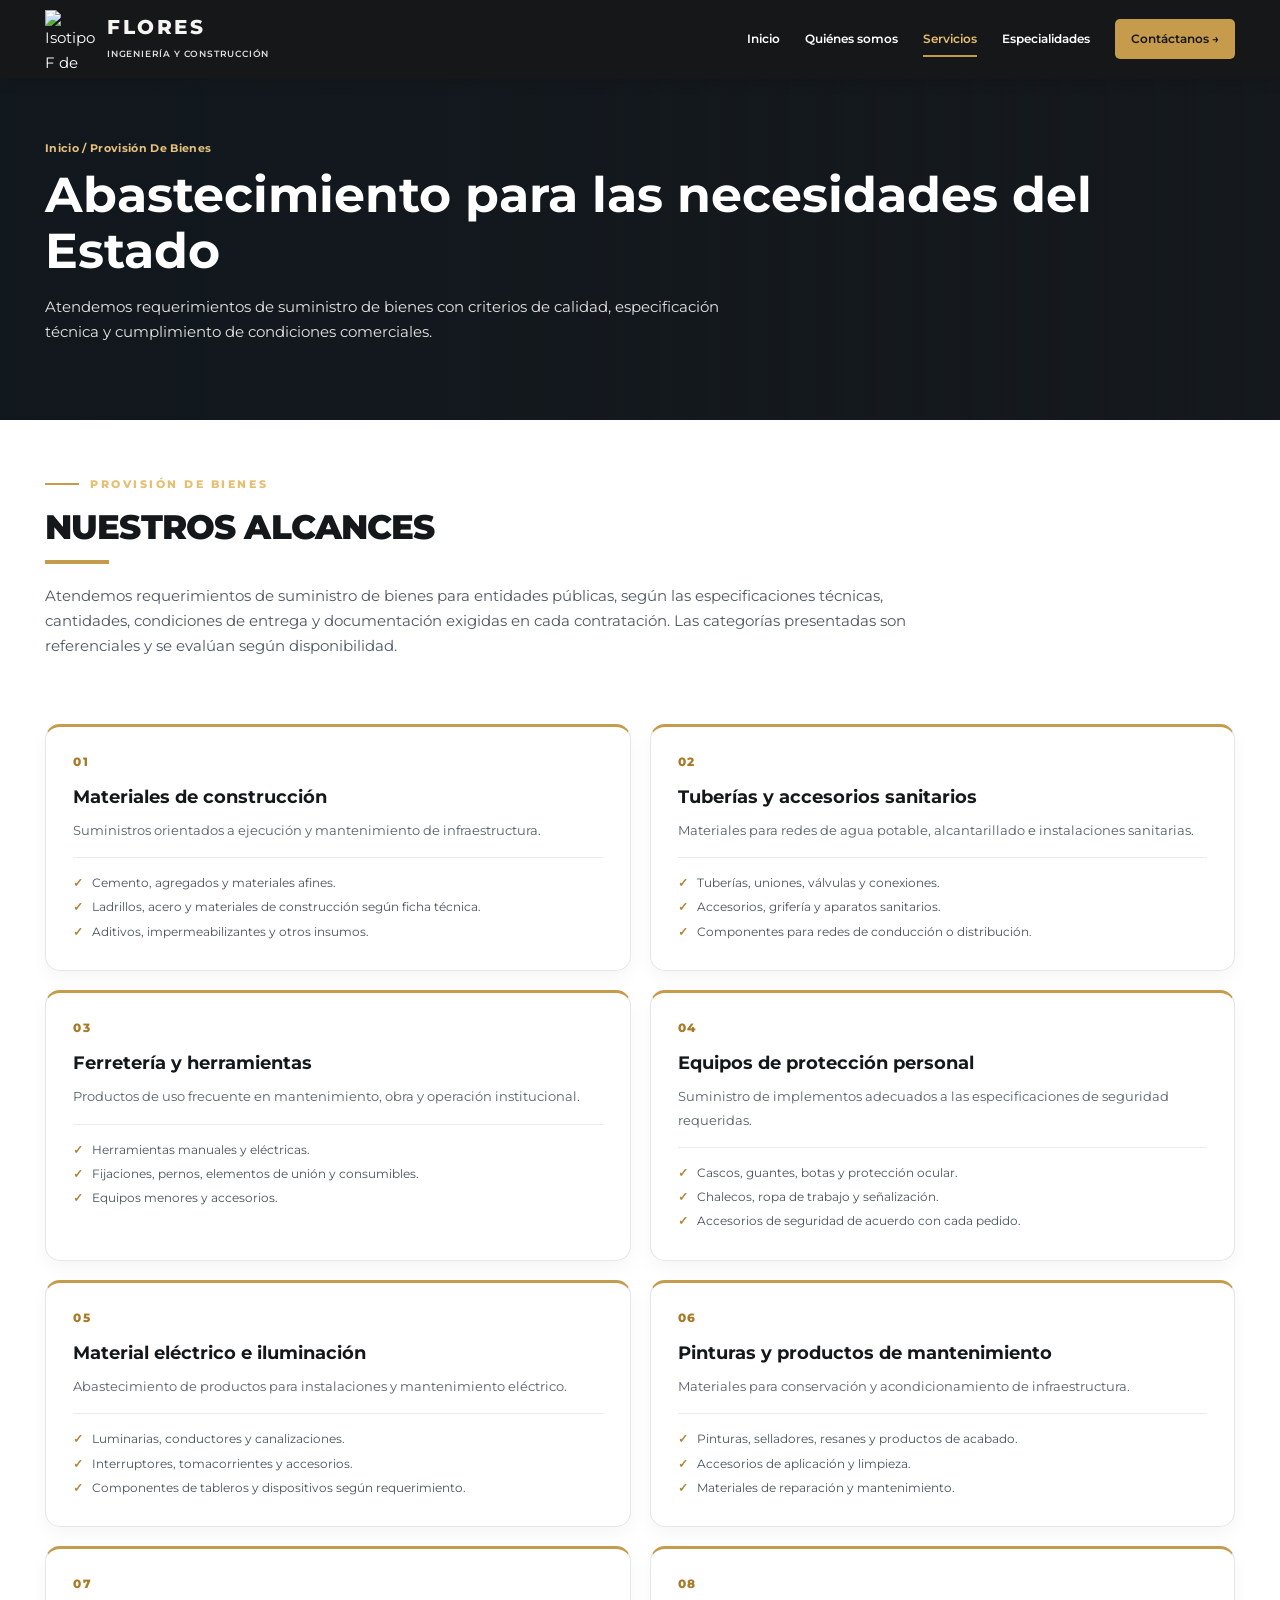
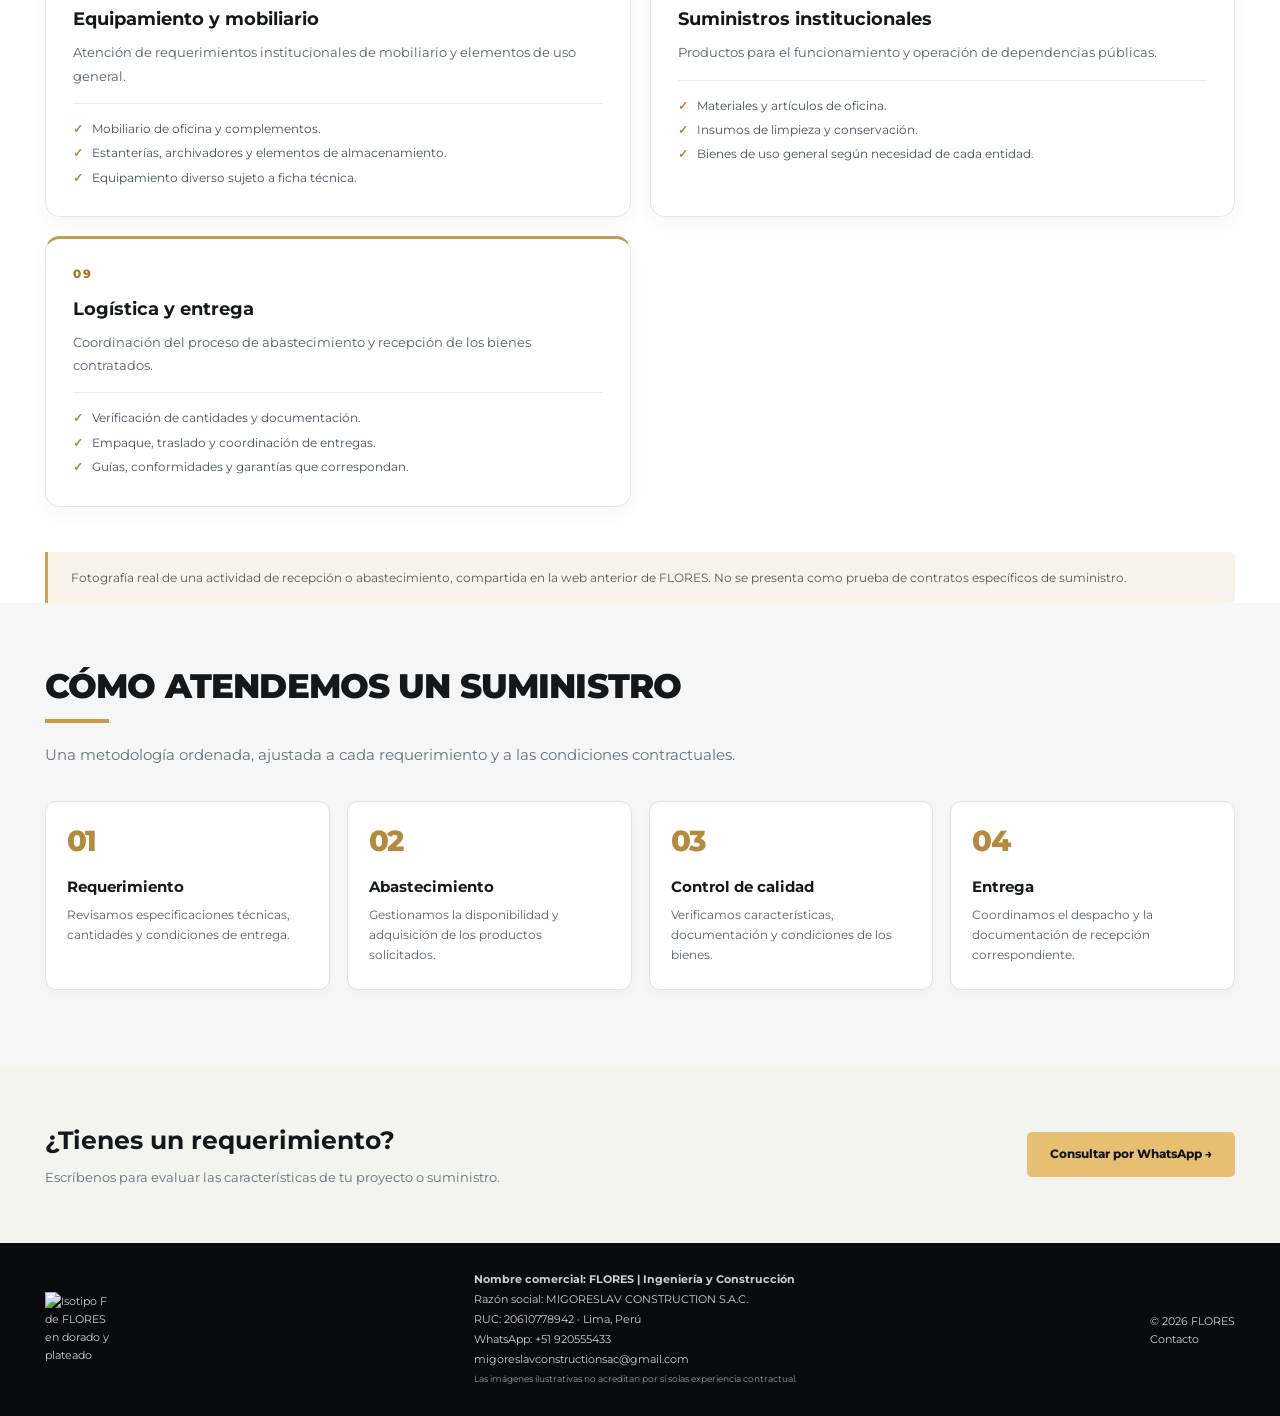
==== bienes.html @ 7e4ef159 "Add files via upload" ====
<!DOCTYPE html>

<html lang="es"><head><meta charset="utf-8"/><meta content="width=device-width, initial-scale=1" name="viewport"/><meta content="#15181b" name="theme-color"/><meta content="Atendemos requerimientos de suministro de bienes con criterios de calidad, especificación técnica y cumplimiento de condiciones comerciales." name="description"/><title>Provisión De Bienes | FLORES</title><link href="assets/favicon.png" rel="icon" type="image/png"/><link href="https://fonts.googleapis.com" rel="preconnect"/><link crossorigin="" href="https://fonts.gstatic.com" rel="preconnect"/><link href="https://fonts.googleapis.com/css2?family=Montserrat:wght@400;500;600;700;800;900&amp;display=swap" rel="stylesheet"/><link href="styles.css" rel="stylesheet"/></head><body><a class="skip" href="#contenido">Saltar al contenido</a><svg aria-hidden="true" style="position:absolute;width:0;height:0;overflow:hidden" xmlns="http://www.w3.org/2000/svg"><defs>
<symbol id="i-work" viewbox="0 0 32 32"><path d="M5 18 15 8l12 10M6 18v10h20V18M13 28V17h8v11M4 8h6M9 4v8"></path></symbol>
<symbol id="i-wrench" viewbox="0 0 32 32"><path d="M22 4a8 8 0 0 0-8.5 10L4 23.5 8.5 28l9.6-9.6A8 8 0 0 0 28 9l-5.4 5.4-5-5Z"></path></symbol>
<symbol id="i-box" viewbox="0 0 32 32"><path d="m16 3 12 7v13l-12 7L4 23V10L16 3ZM4 10l12 7 12-7M16 17v13"></path></symbol>
<symbol id="i-check" viewbox="0 0 32 32"><path d="M16 3 27 8v8c0 7-5.5 11-11 14C10.5 27 5 23 5 16V8L16 3Z"></path><path d="m10 16 4 4 8-9"></path></symbol>
<symbol id="i-mail" viewbox="0 0 32 32"><rect height="18" rx="2" width="26" x="3" y="7"></rect><path d="m4 9 12 9 12-9"></path></symbol>
<symbol id="i-location" viewbox="0 0 32 32"><path d="M26 13c0 8-10 16-10 16S6 21 6 13a10 10 0 1 1 20 0Z"></path><circle cx="16" cy="13" r="3"></circle></symbol>
<symbol id="i-doc" viewbox="0 0 32 32"><path d="M8 3h12l6 6v20H8V3ZM20 3v7h6M12 15h10M12 20h10M12 25h7"></path></symbol>
<symbol id="i-handshake" viewbox="0 0 32 32"><path d="m3 12 7-6 7 2 5-2 7 6-6 9-5 5-4-2-4 1-7-7 2-6Z"></path><path d="m11 15 5-4 5 3M12 20l5 4M16 17l6 5"></path></symbol>
</defs></svg><header class="site-header"><div class="container nav-inner"><a aria-label="FLORES - ir a inicio" class="brand" href="index.html"><img alt="Isotipo F de FLORES en dorado y plateado" class="brand-symbol" src="assets/logo-f-isotipo.webp"/><span><span class="brand-title">FLORES</span><span class="brand-sub">INGENIERÍA Y CONSTRUCCIÓN</span></span></a><button aria-controls="menu-principal" aria-expanded="false" aria-label="Abrir menú" class="menu-toggle">☰</button><nav aria-label="Navegación principal" class="nav-links" id="menu-principal"><a class="" href="index.html">Inicio</a><a class="" href="index.html#quienes-somos">Quiénes somos</a><a class="active" href="index.html#servicios">Servicios</a><a class="" href="index.html#especialidades">Especialidades</a><a class="nav-cta" href="index.html#contacto">Contáctanos →</a></nav></div></header><main id="contenido"><section class="page-hero page-hero--real" style='--hero-img:url("assets/foto-real-bienes.webp")'><div class="container"><div class="breadcrumbs"><a href="index.html">Inicio</a> / Provisión De Bienes</div><h1>Abastecimiento para las necesidades del Estado</h1><p>Atendemos requerimientos de suministro de bienes con criterios de calidad, especificación técnica y cumplimiento de condiciones comerciales.</p></div></section><section class="detail-head"><div class="container"><div class="eyebrow">PROVISIÓN DE BIENES</div><h2 class="section-heading" style="margin-top:15px">Nuestros alcances<div class="underline"></div></h2><p>Atendemos requerimientos de suministro de bienes para entidades públicas, según las especificaciones técnicas, cantidades, condiciones de entrega y documentación exigidas en cada contratación. Las categorías presentadas son referenciales y se evalúan según disponibilidad.</p></div></section><section><div class="container"><div class="detail-grid"><article class="detail-card detail-card--text"><div class="detail-card-body"><span class="detail-card-num">01</span><h2>Materiales de construcción</h2><p>Suministros orientados a ejecución y mantenimiento de infraestructura.</p><ul class="task-list"><li>Cemento, agregados y materiales afines.</li><li>Ladrillos, acero y materiales de construcción según ficha técnica.</li><li>Aditivos, impermeabilizantes y otros insumos.</li></ul></div></article><article class="detail-card detail-card--text"><div class="detail-card-body"><span class="detail-card-num">02</span><h2>Tuberías y accesorios sanitarios</h2><p>Materiales para redes de agua potable, alcantarillado e instalaciones sanitarias.</p><ul class="task-list"><li>Tuberías, uniones, válvulas y conexiones.</li><li>Accesorios, grifería y aparatos sanitarios.</li><li>Componentes para redes de conducción o distribución.</li></ul></div></article><article class="detail-card detail-card--text"><div class="detail-card-body"><span class="detail-card-num">03</span><h2>Ferretería y herramientas</h2><p>Productos de uso frecuente en mantenimiento, obra y operación institucional.</p><ul class="task-list"><li>Herramientas manuales y eléctricas.</li><li>Fijaciones, pernos, elementos de unión y consumibles.</li><li>Equipos menores y accesorios.</li></ul></div></article><article class="detail-card detail-card--text"><div class="detail-card-body"><span class="detail-card-num">04</span><h2>Equipos de protección personal</h2><p>Suministro de implementos adecuados a las especificaciones de seguridad requeridas.</p><ul class="task-list"><li>Cascos, guantes, botas y protección ocular.</li><li>Chalecos, ropa de trabajo y señalización.</li><li>Accesorios de seguridad de acuerdo con cada pedido.</li></ul></div></article><article class="detail-card detail-card--text"><div class="detail-card-body"><span class="detail-card-num">05</span><h2>Material eléctrico e iluminación</h2><p>Abastecimiento de productos para instalaciones y mantenimiento eléctrico.</p><ul class="task-list"><li>Luminarias, conductores y canalizaciones.</li><li>Interruptores, tomacorrientes y accesorios.</li><li>Componentes de tableros y dispositivos según requerimiento.</li></ul></div></article><article class="detail-card detail-card--text"><div class="detail-card-body"><span class="detail-card-num">06</span><h2>Pinturas y productos de mantenimiento</h2><p>Materiales para conservación y acondicionamiento de infraestructura.</p><ul class="task-list"><li>Pinturas, selladores, resanes y productos de acabado.</li><li>Accesorios de aplicación y limpieza.</li><li>Materiales de reparación y mantenimiento.</li></ul></div></article><article class="detail-card detail-card--text"><div class="detail-card-body"><span class="detail-card-num">07</span><h2>Equipamiento y mobiliario</h2><p>Atención de requerimientos institucionales de mobiliario y elementos de uso general.</p><ul class="task-list"><li>Mobiliario de oficina y complementos.</li><li>Estanterías, archivadores y elementos de almacenamiento.</li><li>Equipamiento diverso sujeto a ficha técnica.</li></ul></div></article><article class="detail-card detail-card--text"><div class="detail-card-body"><span class="detail-card-num">08</span><h2>Suministros institucionales</h2><p>Productos para el funcionamiento y operación de dependencias públicas.</p><ul class="task-list"><li>Materiales y artículos de oficina.</li><li>Insumos de limpieza y conservación.</li><li>Bienes de uso general según necesidad de cada entidad.</li></ul></div></article><article class="detail-card detail-card--text"><div class="detail-card-body"><span class="detail-card-num">09</span><h2>Logística y entrega</h2><p>Coordinación del proceso de abastecimiento y recepción de los bienes contratados.</p><ul class="task-list"><li>Verificación de cantidades y documentación.</li><li>Empaque, traslado y coordinación de entregas.</li><li>Guías, conformidades y garantías que correspondan.</li></ul></div></article></div><div class="detail-note">Fotografía real de una actividad de recepción o abastecimiento, compartida en la web anterior de FLORES. No se presenta como prueba de contratos específicos de suministro.</div></div></section><section class="process-section"><div class="container"><h2 class="section-heading">Cómo atendemos un suministro<div class="underline"></div></h2><p class="section-intro">Una metodología ordenada, ajustada a cada requerimiento y a las condiciones contractuales.</p><div class="process-grid"><article class="process-step"><span class="process-num">01</span><h3>Requerimiento</h3><p>Revisamos especificaciones técnicas, cantidades y condiciones de entrega.</p></article><article class="process-step"><span class="process-num">02</span><h3>Abastecimiento</h3><p>Gestionamos la disponibilidad y adquisición de los productos solicitados.</p></article><article class="process-step"><span class="process-num">03</span><h3>Control de calidad</h3><p>Verificamos características, documentación y condiciones de los bienes.</p></article><article class="process-step"><span class="process-num">04</span><h3>Entrega</h3><p>Coordinamos el despacho y la documentación de recepción correspondiente.</p></article></div></div></section><section class="detail-cta"><div class="container detail-cta-inner"><div><h2>¿Tienes un requerimiento?</h2><p>Escríbenos para evaluar las características de tu proyecto o suministro.</p></div><a class="btn btn-gold" href="https://wa.me/51920555433?text=Hola%2C%20quisiera%20realizar%20una%20consulta%20comercial%20a%20FLORES." rel="noopener noreferrer" target="_blank">Consultar por WhatsApp →</a></div></section></main><footer class="footer"><div class="container footer-wrap"><a aria-label="Volver al inicio" href="index.html"><img alt="Isotipo F de FLORES en dorado y plateado" class="footer-mark" src="assets/logo-f-isotipo.webp"/></a><div class="footer-info"><strong>Nombre comercial: FLORES | Ingeniería y Construcción</strong><br/>Razón social: MIGORESLAV CONSTRUCTION S.A.C.<br/>RUC: 20610778942 · Lima, Perú<br/>WhatsApp: <a href="https://wa.me/51920555433?text=Hola%2C%20quisiera%20realizar%20una%20consulta%20comercial%20a%20FLORES." rel="noopener noreferrer" target="_blank">+51 920555433</a><br/><a href="mailto:migoreslavconstructionsac@gmail.com">migoreslavconstructionsac@gmail.com</a><br/><small>Las imágenes ilustrativas no acreditan por sí solas experiencia contractual.</small></div><div class="legal">© 2026 FLORES<br/><a href="index.html#contacto">Contacto</a></div></div></footer><script defer="" src="scripts.js"></script></body></html>
---- styles.css ----
:root{--ink:#15181b;--graphite:#22282d;--gold:#c69b4c;--gold-light:#e6bf71;--paper:#f6f6f4;--white:#fff;--muted:#68717b;--line:#e3e5e4;--radius:15px;--shadow:0 14px 34px rgba(17,24,39,.075)}
*,*::before,*::after{box-sizing:border-box}html{scroll-behavior:smooth;scroll-padding-top:86px}body{margin:0;color:var(--ink);font-family:'Montserrat','Segoe UI',Arial,sans-serif;background:#fff;font-size:15px;line-height:1.65}img{max-width:100%;display:block}a{color:inherit;text-decoration:none}a:focus-visible,button:focus-visible{outline:3px solid #dbaa50;outline-offset:3px}button{font:inherit;cursor:pointer}.container{width:min(1190px,calc(100% - 52px));margin-inline:auto}.skip{position:absolute;left:-9999px;top:0;background:#fff;color:#000;padding:12px;z-index:999}.skip:focus{left:10px;top:10px}.gold{color:var(--gold-light)}
.site-header{position:sticky;top:0;z-index:50;background:rgba(17,19,21,.98);color:#fff;box-shadow:0 2px 15px #0002}.nav-inner{min-height:78px;display:flex;align-items:center;justify-content:space-between;gap:22px}.brand{display:flex;align-items:center;gap:12px;min-width:250px}.brand-symbol{width:50px;height:58px;object-fit:cover;object-position:center;filter:contrast(1.05)}.brand-title{font-size:20px;font-weight:800;line-height:1;letter-spacing:.13em;color:#f5f5f2}.brand-sub{display:block;color:#e0e0e0;font-size:9px;font-weight:600;letter-spacing:.09em;line-height:1.4;margin-top:6px}.nav-links{display:flex;align-items:center;gap:25px}.nav-links a{position:relative;font-weight:600;font-size:12px;white-space:nowrap;padding:10px 0;transition:color .15s}.nav-links a:hover,.nav-links a.active{color:var(--gold-light)}.nav-links a.active::after{content:'';height:2px;width:100%;position:absolute;bottom:2px;left:0;background:var(--gold)}.nav-cta{background:var(--gold);color:#171717!important;border-radius:5px;padding:10px 16px!important}.nav-cta:hover{background:var(--gold-light)}.menu-toggle{display:none;width:43px;height:43px;border:1px solid #676565;background:transparent;border-radius:8px;color:#fff;font-size:25px;line-height:1}
.hero{position:relative;overflow:hidden;min-height:615px;display:flex;align-items:center;background:#12171c}.hero::before{content:'';position:absolute;inset:0;background-image:linear-gradient(90deg,rgba(10,14,18,.98) 0%,rgba(13,18,23,.88) 29%,rgba(15,17,19,.43) 66%,rgba(14,16,17,.14)),url('assets/portada.webp');background-size:cover;background-position:center right;transform:scale(1.01)}.hero::after{content:'';position:absolute;left:0;bottom:0;right:0;height:2px;background:linear-gradient(90deg,transparent,var(--gold),transparent)}.hero-inner{position:relative;z-index:1;color:#fff;padding:93px 0 74px}.eyebrow{color:var(--gold-light);font-size:11px;text-transform:uppercase;letter-spacing:.23em;font-weight:800;display:flex;align-items:center;gap:11px}.eyebrow::before{content:'';height:2px;width:34px;background:var(--gold)}.hero h1{font-size:clamp(31px,4vw,56px);max-width:790px;margin:22px 0 17px;line-height:1.12;font-weight:850;letter-spacing:-.035em}.hero h1 em{font-style:normal;color:var(--gold-light)}.hero p{font-size:16px;max-width:615px;margin:0 0 26px;color:#f0f1f1}.hero .slogan{font-size:15px;font-weight:600;font-style:italic;color:#ffdb95;margin-top:25px}.btns{display:flex;flex-wrap:wrap;gap:13px}.btn{display:inline-flex;align-items:center;justify-content:center;gap:10px;padding:13px 23px;border-radius:5px;font-weight:750;font-size:12px;line-height:1.2;transition:transform .18s,background .18s;min-height:45px}.btn:hover{transform:translateY(-2px)}.btn-gold{background:var(--gold-light);color:#131313}.btn-gold:hover{background:#f4c975}.btn-ghost{border:1px solid #d1b57e;color:#fff;background:#10101044}.btn-ghost:hover{background:#ffffff1a}.hero-tags{display:flex;gap:30px;flex-wrap:wrap;margin-top:60px}.hero-tags>div{display:flex;align-items:center;gap:11px;padding-right:30px;border-right:1px solid #b9b0a977;color:#fff;font-size:12px;font-weight:700;line-height:1.25}.hero-tags>div:last-child{border:none}.mini-icon{width:35px;height:35px;display:grid;place-items:center;color:var(--gold-light)}.mini-icon svg{height:31px;width:31px;stroke:currentColor;fill:none;stroke-width:1.5;stroke-linecap:round;stroke-linejoin:round}
.section{padding:82px 0}.section-heading{margin:0 0 20px;font-size:clamp(24px,2.65vw,34px);font-weight:850;line-height:1.15;letter-spacing:-.025em;text-transform:uppercase}.underline{width:64px;height:4px;background:var(--gold);margin-top:13px}.section-intro{color:var(--muted);max-width:790px;margin-top:15px}.about{background:#fff}.about-grid{display:grid;grid-template-columns:1.4fr .72fr;gap:70px;align-items:center}.about-text{font-size:15px;line-height:1.95;max-width:820px}.about-text strong{font-weight:800}.about-aside{background:var(--paper);border-left:4px solid var(--gold);border-radius:0 11px 11px 0;padding:30px}.about-aside h3{margin:0 0 16px;font-size:16px}.about-aside ul{margin:0;padding:0;list-style:none}.about-aside li{display:flex;align-items:center;gap:12px;padding:10px 0;border-top:1px solid var(--line);font-size:13px;font-weight:650}.check{display:inline-grid;place-items:center;background:#eee1c7;color:#725019;font-size:14px;width:23px;height:23px;border-radius:50%;flex-shrink:0}
.services{background:#f6f7f7}.service-grid{display:grid;grid-template-columns:repeat(4,minmax(0,1fr));gap:18px;margin-top:38px}.service-card{border-radius:var(--radius);overflow:hidden;background:#fff;box-shadow:var(--shadow);display:flex;flex-direction:column;transition:transform .23s,box-shadow .23s}.service-card:hover{transform:translateY(-5px);box-shadow:0 17px 35px #0002}.service-card img{height:190px;width:100%;object-fit:cover}.service-card:nth-child(3) img{object-position:center}.service-body{padding:24px 23px 23px;flex:1;display:flex;flex-direction:column}.service-head{display:flex;align-items:center;gap:13px}.service-head .mini-icon{height:35px;width:39px;color:#ae7f26;border-right:2px solid var(--gold);padding-right:12px;flex-shrink:0}.service-head svg{width:30px;height:30px}.service-head h3{font-size:17px;line-height:1.2;margin:0;font-weight:800}.service-body p{font-size:13px;line-height:1.75;color:#505962;margin:14px 0 18px}.text-link{display:inline-flex;gap:7px;align-items:center;font-size:12px;color:#8a6017;font-weight:850;letter-spacing:.02em;margin-top:auto}.text-link:hover{text-decoration:underline}
.areas{background:white}.areas-grid{display:grid;grid-template-columns:repeat(3,minmax(0,1fr));gap:19px;margin-top:30px}.area-card{min-width:0;background:white;border:1px solid var(--line);border-radius:12px;overflow:hidden;box-shadow:0 5px 14px #00000008;transition:transform .2s}.area-card:hover{transform:translateY(-3px)}.area-card img{width:100%;height:157px;object-fit:cover}.area-card h3{font-size:13px;margin:0;padding:15px 17px;line-height:1.3;min-height:68px;display:flex;align-items:center;gap:10px}.area-card h3 span{width:7px;height:24px;background:var(--gold);display:inline-block;flex-shrink:0;border-radius:4px}.areas-note{font-size:12px;color:#66717c;margin-top:25px}
.proof{padding:31px 0;background:linear-gradient(110deg,#171b20,#2a2b2b 50%,#1e2429);color:white;border-top:2px solid var(--gold)}.proof-grid{display:grid;grid-template-columns:repeat(4,1fr)}.proof-item{display:flex;gap:14px;align-items:center;padding:14px 19px;border-right:1px solid #ffffff31}.proof-item:last-child{border:none}.proof-item strong{display:block;font-size:12px;line-height:1.3}.proof-item small{display:block;color:#cfd0cf;font-size:11px;line-height:1.5;margin-top:4px}.proof-item .mini-icon{flex-shrink:0}
.contact{background:#111519;color:#fff;padding:75px 0 59px}.contact .section-heading{color:#fff}.contact-grid{display:grid;grid-template-columns:1.1fr 1fr;gap:70px}.contact p{font-size:14px;color:#cad0d2;max-width:500px}.contact-cards{display:grid;gap:11px}.contact-line{border-bottom:1px solid #ffffff28;padding:12px 0;display:grid;grid-template-columns:28px 1fr;gap:13px;align-items:center;font-size:13px}.contact-line .mini-icon{width:28px;height:28px}.contact-line .mini-icon svg{width:24px;height:24px}.contact-line small{display:block;color:#aab2b5;font-size:11px}.contact-line a:hover{color:var(--gold-light)}.contact .btn{margin-top:19px}.footer{background:#090b0d;color:#cbd0d1;padding:27px 0;font-size:11px}.footer-wrap{display:flex;align-items:center;justify-content:space-between;gap:28px}.footer-info{line-height:1.8}.footer small{color:#979c9d}.footer-mark{width:76px;height:76px;object-fit:cover;object-position:center}.legal{font-size:11px}
.page-hero{position:relative;min-height:355px;display:flex;align-items:center;background-color:#14191e;color:#fff;overflow:hidden}.page-hero::before{content:'';position:absolute;inset:0;background:linear-gradient(90deg,#11181df5 2%,#13181ddd 47%,#15181b44),var(--hero-img);background-position:center,center;background-size:cover}.page-hero .container{position:relative;z-index:1;padding:61px 0}.page-hero h1{font-size:clamp(32px,4vw,49px);margin:10px 0 12px;line-height:1.15}.page-hero p{max-width:710px;font-size:15px;color:#e5e5e5}.breadcrumbs{font-size:11px;color:#e8c17e;font-weight:700;letter-spacing:.03em}.breadcrumbs a:hover{text-decoration:underline}.detail-head{padding:55px 0 20px}.detail-head p{max-width:890px;color:#4f5862;margin-top:20px}.detail-grid{display:grid;grid-template-columns:repeat(2,1fr);gap:25px;margin-top:28px;margin-bottom:76px}.detail-card{background:white;border:1px solid var(--line);border-radius:var(--radius);overflow:hidden;box-shadow:var(--shadow)}.detail-card img{height:230px;width:100%;object-fit:cover}.detail-card-body{padding:25px}.detail-card h2{margin:0 0 11px;font-size:19px;line-height:1.3}.detail-card p{font-size:13px;color:#59636b;line-height:1.75;margin:0}.detail-note{background:#f8f3ea;border-left:3px solid #cda456;padding:16px 23px;margin-top:15px;border-radius:0 6px 6px 0;color:#5f574c;font-size:12px}.detail-cta{background:#f3f3f0;padding:55px 0}.detail-cta-inner{display:flex;justify-content:space-between;align-items:center;gap:20px}.detail-cta h2{margin:0 0 6px;font-size:25px}.detail-cta p{margin:0;font-size:13px;color:#63707a}.detail-cta .btn{flex-shrink:0}
@media(max-width:1000px){.container{width:min(1100px,calc(100% - 42px))}.nav-links{gap:15px}.nav-links a{font-size:11px}.brand{min-width:210px}.about-grid{gap:30px}.service-grid{grid-template-columns:repeat(2,minmax(0,1fr));gap:18px}.service-head h3{font-size:15px}}
@media(max-width:760px){.container{width:calc(100% - 34px)}.nav-inner{min-height:69px}.brand{min-width:0}.brand-title{font-size:16px}.brand-sub{font-size:7.5px}.brand-symbol{width:42px;height:48px}.menu-toggle{display:inline-grid;place-items:center}.nav-links{display:none;position:absolute;left:0;right:0;top:69px;padding:13px 18px 22px;background:#15191c;border-top:1px solid #434343;flex-direction:column;align-items:stretch;gap:0}.nav-links.open{display:flex}.nav-links a{font-size:14px;padding:14px 12px}.nav-links a.active::after{width:42px;left:12px}.nav-cta{margin-top:8px;text-align:center}.hero{min-height:570px}.hero::before{background-image:linear-gradient(90deg,#0b1118e8,#111922b8 55%,#1119227a),url('assets/portada.webp');background-position:center right 38%}.hero-inner{padding:70px 0 57px}.hero h1{font-size:clamp(31px,8vw,44px);max-width:560px}.hero p{font-size:14px}.hero-tags{margin-top:45px;gap:16px}.hero-tags>div{font-size:10px;padding-right:12px;gap:5px}.mini-icon{width:27px;height:27px}.mini-icon svg{width:24px;height:24px}.section{padding:55px 0}.about-grid{grid-template-columns:1fr;gap:25px}.about-aside{padding:24px}.service-grid{grid-template-columns:1fr;gap:22px;max-width:520px;margin-inline:auto}.service-card img{height:240px}.service-body{padding:20px}.areas-grid{grid-template-columns:repeat(2,1fr);gap:12px}.area-card img{height:134px}.area-card h3{font-size:12px;min-height:66px}.proof-grid{grid-template-columns:repeat(2,1fr)}.proof-item{border-bottom:1px solid #fff2;padding:15px 7px}.proof-item:nth-child(2){border-right:none}.proof-item:nth-child(n+3){border-bottom:none}.contact-grid{grid-template-columns:1fr;gap:20px}.contact{padding:56px 0 45px}.footer-wrap{align-items:flex-start}.detail-grid{grid-template-columns:1fr}.page-hero{min-height:325px}.detail-cta-inner{align-items:flex-start;flex-direction:column}}
@media(max-width:420px){.brand-title{font-size:15px;letter-spacing:.08em}.brand-sub{font-size:7px}.hero-tags{gap:10px}.hero-tags>div{border:0;padding:0;width:calc(50% - 10px)}.hero h1{font-size:30px}.btn{padding:12px 16px}.area-card img{height:110px}.area-card h3{font-size:11px;padding:12px}.footer-wrap{gap:9px}.footer-mark{width:49px;height:49px}.footer{font-size:10px}}
@media(prefers-reduced-motion:reduce){html{scroll-behavior:auto}*,*::before,*::after{transition:none!important}}

@media (min-width: 1100px){.service-body{padding:22px 17px}.service-head h3{font-size:15px}.service-card img{height:185px}}

.contact-line a{overflow-wrap:anywhere}.contact-line strong{font-weight:700}.brand-symbol{object-fit:contain}.footer-mark{object-fit:contain}

/* Versión 4 áreas: fotos de FLORES y páginas de trabajo */
.service-card{position:relative;cursor:pointer;outline-offset:4px}
.service-card:focus-visible,.area-card:focus-visible{outline:3px solid #bd8c3b}
.service-card:hover .text-link{color:#765013;text-decoration:underline}
.service-card img{object-fit:cover;object-position:center;aspect-ratio:4/3}
.photo-note{margin:23px 0 0;font-size:11px;color:#737c84;line-height:1.6}
.process-section{background:#f5f6f5;padding:64px 0 75px}
.process-grid{display:grid;grid-template-columns:repeat(4,minmax(0,1fr));gap:17px;margin-top:33px}
.process-step{background:#fff;border:1px solid #e7e1d4;border-radius:11px;padding:24px 21px;box-shadow:0 5px 12px #00000007}
.process-num{display:block;color:#b48a3e;font-size:29px;font-weight:800;letter-spacing:-.06em;line-height:1;margin-bottom:22px}
.process-step h3{font-size:15px;line-height:1.35;margin:0 0 8px}
.process-step p{font-size:12px;line-height:1.65;color:#596169;margin:0}
@media(max-width:950px){.process-grid{grid-template-columns:repeat(2,minmax(0,1fr))}}
@media(max-width:550px){.process-grid{grid-template-columns:1fr}.process-section{padding:50px 0}}

/* Edición final: sin fotografías repetidas en las fichas interiores */
.detail-grid{gap:19px;margin-top:30px;margin-bottom:45px}
.detail-card--text{position:relative;border:1px solid #e4e7e7;border-top:3px solid #c69b4c;box-shadow:0 7px 18px rgba(16,24,40,.04);transition:transform .18s,box-shadow .18s}
.detail-card--text:hover{transform:translateY(-2px);box-shadow:0 10px 22px rgba(16,24,40,.09)}
.detail-card--text .detail-card-body{padding:25px 27px 26px}
.detail-card-num{display:block;font-size:12px;font-weight:800;letter-spacing:.16em;color:#a97925;margin-bottom:14px}
.detail-card--text h2{font-size:18px;margin-bottom:10px}
.detail-card--text p{font-size:13px;line-height:1.78;color:#56616b;margin-bottom:15px}
.task-list{list-style:none;padding:0;margin:0;border-top:1px solid #ecebea;padding-top:13px}
.task-list li{position:relative;color:#48525b;font-size:12px;line-height:1.7;padding:2px 0 2px 19px}
.task-list li:before{content:'✓';position:absolute;left:0;top:2px;color:#b0863b;font-weight:800}
.area-icon-panel{height:105px;background:linear-gradient(125deg,#161c22,#283139);display:flex;justify-content:flex-end;align-items:flex-end;padding:12px 18px;position:relative;overflow:hidden}
.area-icon-panel:before{content:'';position:absolute;left:-27px;top:-45px;height:160px;width:160px;transform:rotate(35deg);border:1px solid #e2b55d66;border-radius:30px}
.area-number{color:#e1b660;font-weight:800;font-size:32px;opacity:.94;letter-spacing:-.04em}
.area-card h3{min-height:75px}
.page-hero--real{min-height:340px}
.rnp-reminder{font-size:11px;line-height:1.6;color:#6f6655;border-top:1px solid #e4dfd5;padding-top:12px;margin:10px 0 0}
@media(max-width:760px){.detail-card--text .detail-card-body{padding:22px}.detail-grid{gap:15px}.area-icon-panel{height:83px}}
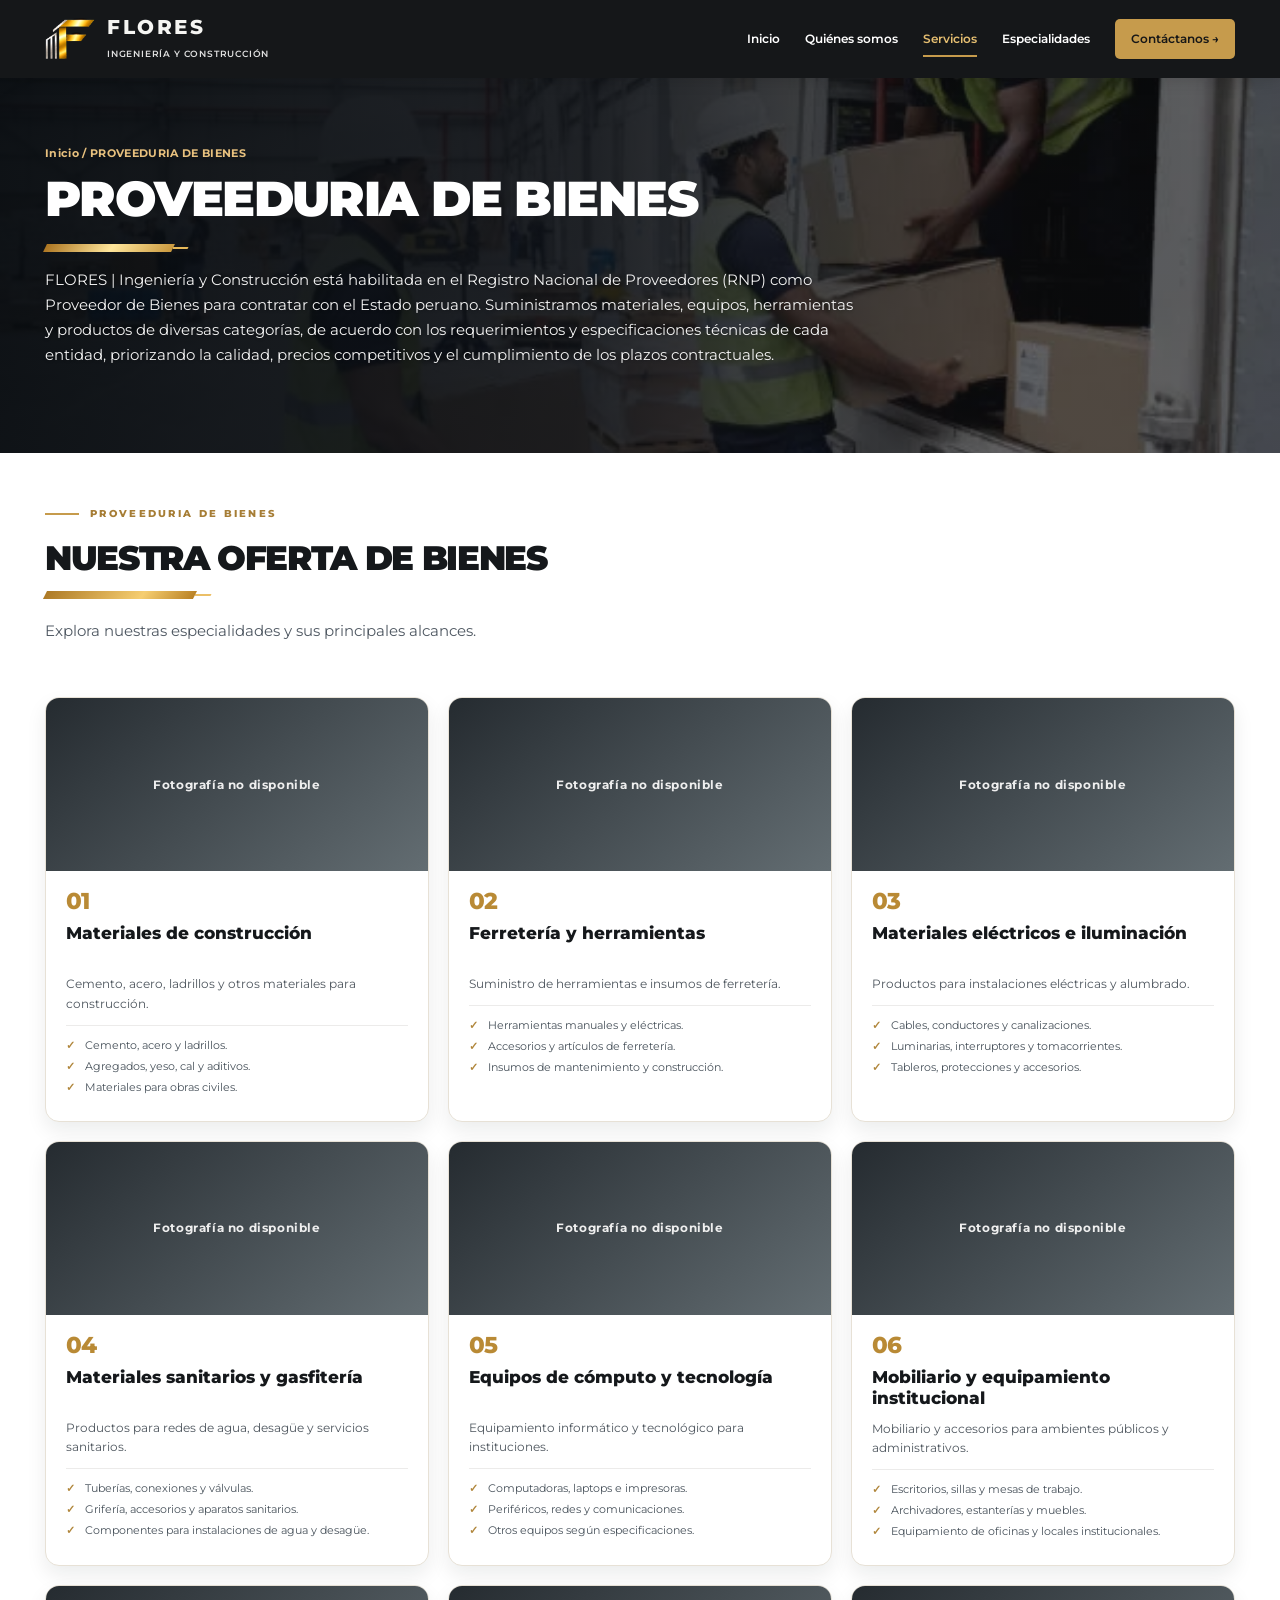
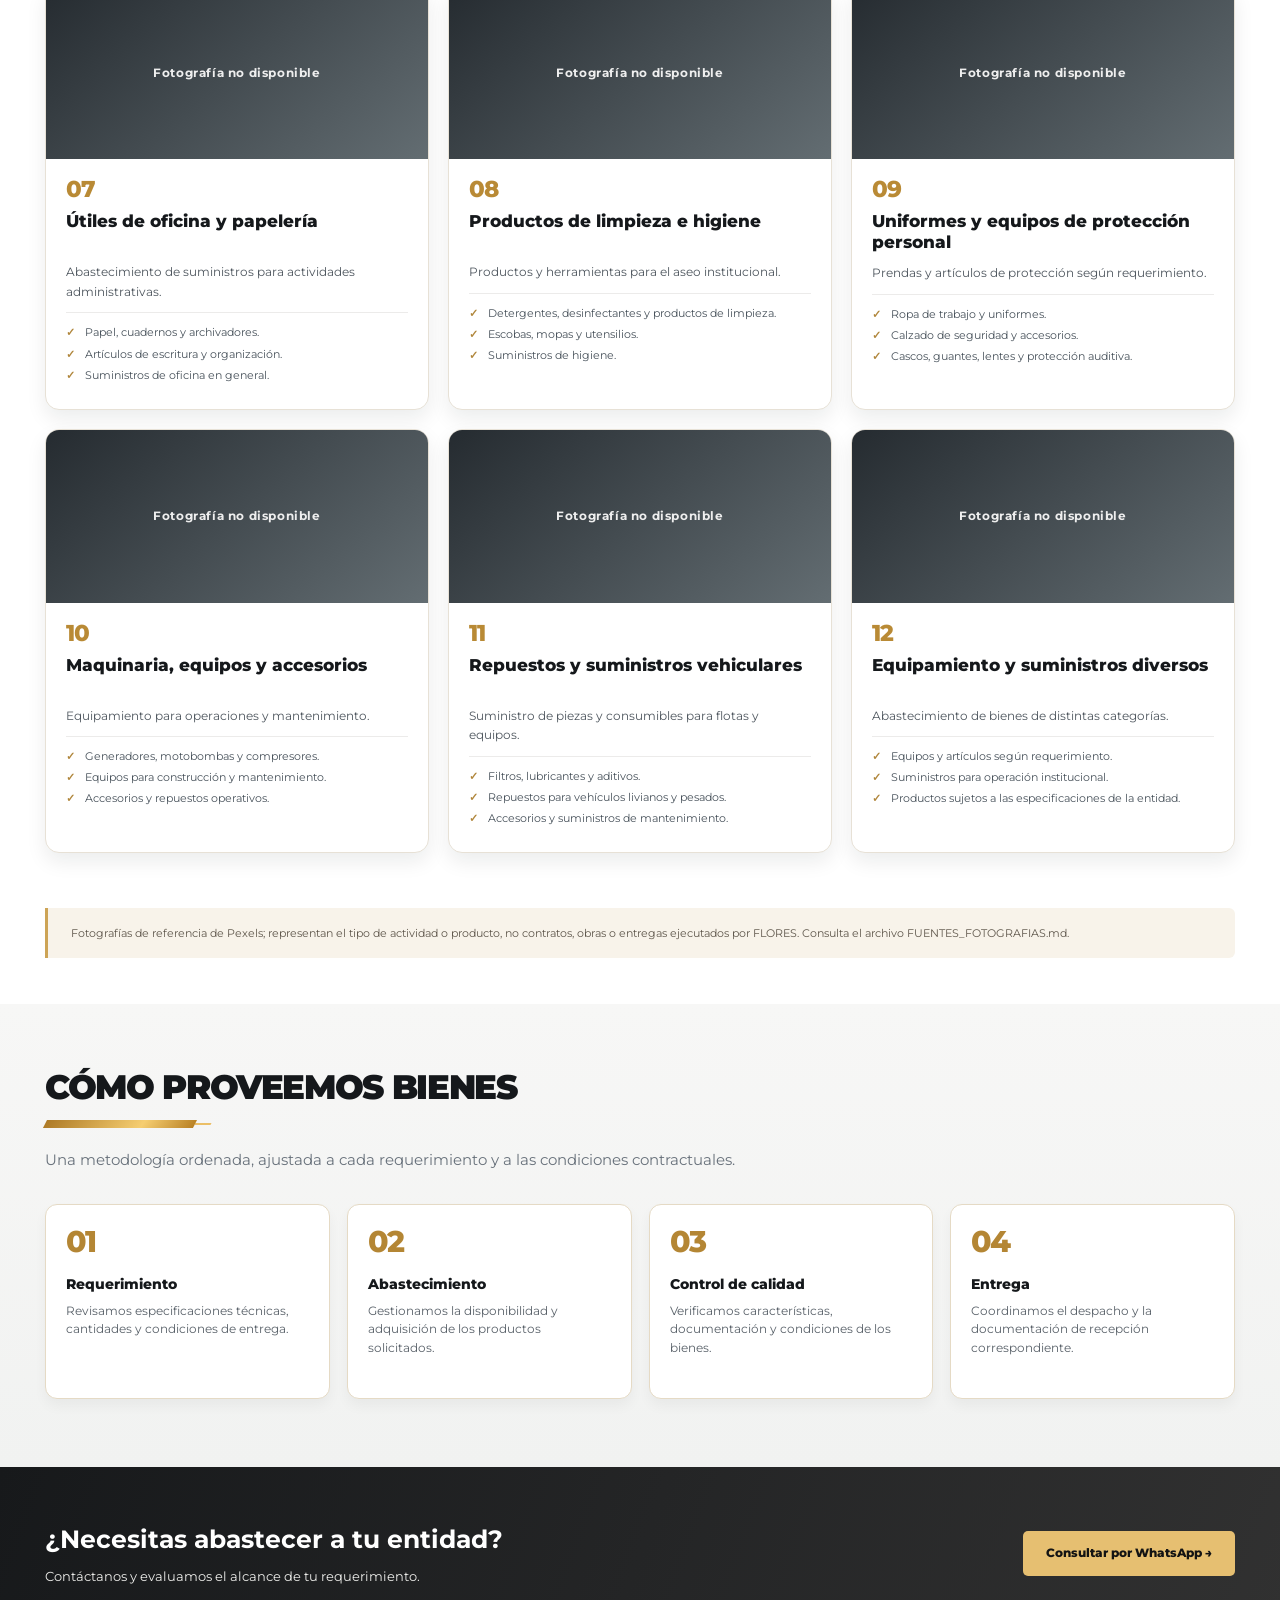
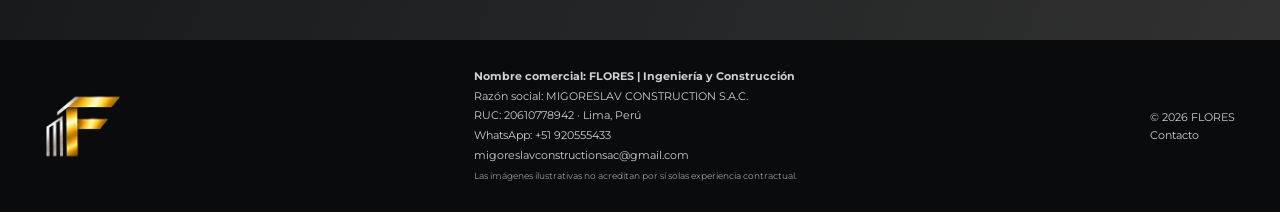
==== commit f03170e1: "Add files via upload" ====
--- a/bienes.html
+++ b/bienes.html
@@ -1,6 +1,6 @@
 <!DOCTYPE html>
 
-<html lang="es"><head><meta charset="utf-8"/><meta content="width=device-width, initial-scale=1" name="viewport"/><meta content="#15181b" name="theme-color"/><meta content="Atendemos requerimientos de suministro de bienes con criterios de calidad, especificación técnica y cumplimiento de condiciones comerciales." name="description"/><title>Provisión De Bienes | FLORES</title><link href="assets/favicon.png" rel="icon" type="image/png"/><link href="https://fonts.googleapis.com" rel="preconnect"/><link crossorigin="" href="https://fonts.gstatic.com" rel="preconnect"/><link href="https://fonts.googleapis.com/css2?family=Montserrat:wght@400;500;600;700;800;900&amp;display=swap" rel="stylesheet"/><link href="styles.css" rel="stylesheet"/></head><body><a class="skip" href="#contenido">Saltar al contenido</a><svg aria-hidden="true" style="position:absolute;width:0;height:0;overflow:hidden" xmlns="http://www.w3.org/2000/svg"><defs>
+<html lang="es"><head><meta charset="utf-8"/><meta content="width=device-width, initial-scale=1" name="viewport"/><meta content="#15181b" name="theme-color"/><meta content="FLORES | Ingeniería y Construcción está habilitada en el Registro Nacional de Proveedores (RNP) como Proveedor de Bienes para contratar con el Estado perua" name="description"/><title>Proveeduria De Bienes | FLORES</title><link href="assets/favicon.png" rel="icon" type="image/png"/><link href="https://fonts.googleapis.com" rel="preconnect"/><link crossorigin="" href="https://fonts.gstatic.com" rel="preconnect"/><link href="https://fonts.googleapis.com/css2?family=Montserrat:wght@400;500;600;700;800;900&amp;display=swap" rel="stylesheet"/><link href="styles.css" rel="stylesheet"/></head><body class="page-bienes page-interior"><a class="skip" href="#contenido">Saltar al contenido</a><svg aria-hidden="true" style="position:absolute;width:0;height:0;overflow:hidden" xmlns="http://www.w3.org/2000/svg"><defs>
 <symbol id="i-work" viewbox="0 0 32 32"><path d="M5 18 15 8l12 10M6 18v10h20V18M13 28V17h8v11M4 8h6M9 4v8"></path></symbol>
 <symbol id="i-wrench" viewbox="0 0 32 32"><path d="M22 4a8 8 0 0 0-8.5 10L4 23.5 8.5 28l9.6-9.6A8 8 0 0 0 28 9l-5.4 5.4-5-5Z"></path></symbol>
 <symbol id="i-box" viewbox="0 0 32 32"><path d="m16 3 12 7v13l-12 7L4 23V10L16 3ZM4 10l12 7 12-7M16 17v13"></path></symbol>
@@ -9,4 +9,4 @@
 <symbol id="i-location" viewbox="0 0 32 32"><path d="M26 13c0 8-10 16-10 16S6 21 6 13a10 10 0 1 1 20 0Z"></path><circle cx="16" cy="13" r="3"></circle></symbol>
 <symbol id="i-doc" viewbox="0 0 32 32"><path d="M8 3h12l6 6v20H8V3ZM20 3v7h6M12 15h10M12 20h10M12 25h7"></path></symbol>
 <symbol id="i-handshake" viewbox="0 0 32 32"><path d="m3 12 7-6 7 2 5-2 7 6-6 9-5 5-4-2-4 1-7-7 2-6Z"></path><path d="m11 15 5-4 5 3M12 20l5 4M16 17l6 5"></path></symbol>
-</defs></svg><header class="site-header"><div class="container nav-inner"><a aria-label="FLORES - ir a inicio" class="brand" href="index.html"><img alt="Isotipo F de FLORES en dorado y plateado" class="brand-symbol" src="assets/logo-f-isotipo.webp"/><span><span class="brand-title">FLORES</span><span class="brand-sub">INGENIERÍA Y CONSTRUCCIÓN</span></span></a><button aria-controls="menu-principal" aria-expanded="false" aria-label="Abrir menú" class="menu-toggle">☰</button><nav aria-label="Navegación principal" class="nav-links" id="menu-principal"><a class="" href="index.html">Inicio</a><a class="" href="index.html#quienes-somos">Quiénes somos</a><a class="active" href="index.html#servicios">Servicios</a><a class="" href="index.html#especialidades">Especialidades</a><a class="nav-cta" href="index.html#contacto">Contáctanos →</a></nav></div></header><main id="contenido"><section class="page-hero page-hero--real" style='--hero-img:url("assets/foto-real-bienes.webp")'><div class="container"><div class="breadcrumbs"><a href="index.html">Inicio</a> / Provisión De Bienes</div><h1>Abastecimiento para las necesidades del Estado</h1><p>Atendemos requerimientos de suministro de bienes con criterios de calidad, especificación técnica y cumplimiento de condiciones comerciales.</p></div></section><section class="detail-head"><div class="container"><div class="eyebrow">PROVISIÓN DE BIENES</div><h2 class="section-heading" style="margin-top:15px">Nuestros alcances<div class="underline"></div></h2><p>Atendemos requerimientos de suministro de bienes para entidades públicas, según las especificaciones técnicas, cantidades, condiciones de entrega y documentación exigidas en cada contratación. Las categorías presentadas son referenciales y se evalúan según disponibilidad.</p></div></section><section><div class="container"><div class="detail-grid"><article class="detail-card detail-card--text"><div class="detail-card-body"><span class="detail-card-num">01</span><h2>Materiales de construcción</h2><p>Suministros orientados a ejecución y mantenimiento de infraestructura.</p><ul class="task-list"><li>Cemento, agregados y materiales afines.</li><li>Ladrillos, acero y materiales de construcción según ficha técnica.</li><li>Aditivos, impermeabilizantes y otros insumos.</li></ul></div></article><article class="detail-card detail-card--text"><div class="detail-card-body"><span class="detail-card-num">02</span><h2>Tuberías y accesorios sanitarios</h2><p>Materiales para redes de agua potable, alcantarillado e instalaciones sanitarias.</p><ul class="task-list"><li>Tuberías, uniones, válvulas y conexiones.</li><li>Accesorios, grifería y aparatos sanitarios.</li><li>Componentes para redes de conducción o distribución.</li></ul></div></article><article class="detail-card detail-card--text"><div class="detail-card-body"><span class="detail-card-num">03</span><h2>Ferretería y herramientas</h2><p>Productos de uso frecuente en mantenimiento, obra y operación institucional.</p><ul class="task-list"><li>Herramientas manuales y eléctricas.</li><li>Fijaciones, pernos, elementos de unión y consumibles.</li><li>Equipos menores y accesorios.</li></ul></div></article><article class="detail-card detail-card--text"><div class="detail-card-body"><span class="detail-card-num">04</span><h2>Equipos de protección personal</h2><p>Suministro de implementos adecuados a las especificaciones de seguridad requeridas.</p><ul class="task-list"><li>Cascos, guantes, botas y protección ocular.</li><li>Chalecos, ropa de trabajo y señalización.</li><li>Accesorios de seguridad de acuerdo con cada pedido.</li></ul></div></article><article class="detail-card detail-card--text"><div class="detail-card-body"><span class="detail-card-num">05</span><h2>Material eléctrico e iluminación</h2><p>Abastecimiento de productos para instalaciones y mantenimiento eléctrico.</p><ul class="task-list"><li>Luminarias, conductores y canalizaciones.</li><li>Interruptores, tomacorrientes y accesorios.</li><li>Componentes de tableros y dispositivos según requerimiento.</li></ul></div></article><article class="detail-card detail-card--text"><div class="detail-card-body"><span class="detail-card-num">06</span><h2>Pinturas y productos de mantenimiento</h2><p>Materiales para conservación y acondicionamiento de infraestructura.</p><ul class="task-list"><li>Pinturas, selladores, resanes y productos de acabado.</li><li>Accesorios de aplicación y limpieza.</li><li>Materiales de reparación y mantenimiento.</li></ul></div></article><article class="detail-card detail-card--text"><div class="detail-card-body"><span class="detail-card-num">07</span><h2>Equipamiento y mobiliario</h2><p>Atención de requerimientos institucionales de mobiliario y elementos de uso general.</p><ul class="task-list"><li>Mobiliario de oficina y complementos.</li><li>Estanterías, archivadores y elementos de almacenamiento.</li><li>Equipamiento diverso sujeto a ficha técnica.</li></ul></div></article><article class="detail-card detail-card--text"><div class="detail-card-body"><span class="detail-card-num">08</span><h2>Suministros institucionales</h2><p>Productos para el funcionamiento y operación de dependencias públicas.</p><ul class="task-list"><li>Materiales y artículos de oficina.</li><li>Insumos de limpieza y conservación.</li><li>Bienes de uso general según necesidad de cada entidad.</li></ul></div></article><article class="detail-card detail-card--text"><div class="detail-card-body"><span class="detail-card-num">09</span><h2>Logística y entrega</h2><p>Coordinación del proceso de abastecimiento y recepción de los bienes contratados.</p><ul class="task-list"><li>Verificación de cantidades y documentación.</li><li>Empaque, traslado y coordinación de entregas.</li><li>Guías, conformidades y garantías que correspondan.</li></ul></div></article></div><div class="detail-note">Fotografía real de una actividad de recepción o abastecimiento, compartida en la web anterior de FLORES. No se presenta como prueba de contratos específicos de suministro.</div></div></section><section class="process-section"><div class="container"><h2 class="section-heading">Cómo atendemos un suministro<div class="underline"></div></h2><p class="section-intro">Una metodología ordenada, ajustada a cada requerimiento y a las condiciones contractuales.</p><div class="process-grid"><article class="process-step"><span class="process-num">01</span><h3>Requerimiento</h3><p>Revisamos especificaciones técnicas, cantidades y condiciones de entrega.</p></article><article class="process-step"><span class="process-num">02</span><h3>Abastecimiento</h3><p>Gestionamos la disponibilidad y adquisición de los productos solicitados.</p></article><article class="process-step"><span class="process-num">03</span><h3>Control de calidad</h3><p>Verificamos características, documentación y condiciones de los bienes.</p></article><article class="process-step"><span class="process-num">04</span><h3>Entrega</h3><p>Coordinamos el despacho y la documentación de recepción correspondiente.</p></article></div></div></section><section class="detail-cta"><div class="container detail-cta-inner"><div><h2>¿Tienes un requerimiento?</h2><p>Escríbenos para evaluar las características de tu proyecto o suministro.</p></div><a class="btn btn-gold" href="https://wa.me/51920555433?text=Hola%2C%20quisiera%20realizar%20una%20consulta%20comercial%20a%20FLORES." rel="noopener noreferrer" target="_blank">Consultar por WhatsApp →</a></div></section></main><footer class="footer"><div class="container footer-wrap"><a aria-label="Volver al inicio" href="index.html"><img alt="Isotipo F de FLORES en dorado y plateado" class="footer-mark" src="assets/logo-f-isotipo.webp"/></a><div class="footer-info"><strong>Nombre comercial: FLORES | Ingeniería y Construcción</strong><br/>Razón social: MIGORESLAV CONSTRUCTION S.A.C.<br/>RUC: 20610778942 · Lima, Perú<br/>WhatsApp: <a href="https://wa.me/51920555433?text=Hola%2C%20quisiera%20realizar%20una%20consulta%20comercial%20a%20FLORES." rel="noopener noreferrer" target="_blank">+51 920555433</a><br/><a href="mailto:migoreslavconstructionsac@gmail.com">migoreslavconstructionsac@gmail.com</a><br/><small>Las imágenes ilustrativas no acreditan por sí solas experiencia contractual.</small></div><div class="legal">© 2026 FLORES<br/><a href="index.html#contacto">Contacto</a></div></div></footer><script defer="" src="scripts.js"></script></body></html>+</defs></svg><header class="site-header"><div class="container nav-inner"><a aria-label="FLORES - ir a inicio" class="brand" href="index.html"><img alt="Isotipo F de FLORES en dorado y plateado" class="brand-symbol" src="assets/logo-f-isotipo.webp"/><span><span class="brand-title">FLORES</span><span class="brand-sub">INGENIERÍA Y CONSTRUCCIÓN</span></span></a><button aria-controls="menu-principal" aria-expanded="false" aria-label="Abrir menú" class="menu-toggle">☰</button><nav aria-label="Navegación principal" class="nav-links" id="menu-principal"><a class="" href="index.html">Inicio</a><a class="" href="index.html#quienes-somos">Quiénes somos</a><a class="active" href="index.html#servicios">Servicios</a><a class="" href="index.html#especialidades">Especialidades</a><a class="nav-cta" href="index.html#contacto">Contáctanos →</a></nav></div></header><main id="contenido"><section class="page-hero page-hero--real" style='--hero-img:url("assets/entrega-bienes-almacen.webp")'><div class="container"><div class="breadcrumbs"><a href="index.html">Inicio</a> / PROVEEDURIA DE BIENES</div><h1>PROVEEDURIA DE BIENES</h1><p>FLORES | Ingeniería y Construcción está habilitada en el Registro Nacional de Proveedores (RNP) como Proveedor de Bienes para contratar con el Estado peruano. Suministramos materiales, equipos, herramientas y productos de diversas categorías, de acuerdo con los requerimientos y especificaciones técnicas de cada entidad, priorizando la calidad, precios competitivos y el cumplimiento de los plazos contractuales.</p></div></section><section class="detail-head"><div class="container"><div class="eyebrow">PROVEEDURIA DE BIENES</div><h2 class="section-heading" style="margin-top:15px">NUESTRA OFERTA DE BIENES<div class="underline"></div></h2><p>Explora nuestras especialidades y sus principales alcances.</p></div></section><section><div class="container"><div class="detail-grid"><article class="detail-card detail-card--photo"><div class="detail-photo-wrap"><img alt="Fotografía referencial: Materiales de construcción" class="detail-photo" data-fallback="assets/entrega-bienes-almacen.webp" decoding="async" fetchpriority="low" height="720" loading="lazy" onerror="this.onerror=null;this.style.display='none';this.parentNode.classList.add('photo-unavailable')" referrerpolicy="no-referrer" src="https://images.pexels.com/photos/9685872/pexels-photo-9685872.jpeg?auto=compress&amp;cs=tinysrgb&amp;w=1200" width="1200"/></div><div class="detail-card-body"><span class="detail-card-num">01</span><h2>Materiales de construcción</h2><p>Cemento, acero, ladrillos y otros materiales para construcción.</p><ul class="task-list"><li>Cemento, acero y ladrillos.</li><li>Agregados, yeso, cal y aditivos.</li><li>Materiales para obras civiles.</li></ul></div></article><article class="detail-card detail-card--photo"><div class="detail-photo-wrap"><img alt="Fotografía referencial: Ferretería y herramientas" class="detail-photo" data-fallback="assets/entrega-bienes-almacen.webp" decoding="async" fetchpriority="low" height="720" loading="lazy" onerror="this.onerror=null;this.style.display='none';this.parentNode.classList.add('photo-unavailable')" referrerpolicy="no-referrer" src="https://images.pexels.com/photos/859235/pexels-photo-859235.jpeg?auto=compress&amp;cs=tinysrgb&amp;w=1200" width="1200"/></div><div class="detail-card-body"><span class="detail-card-num">02</span><h2>Ferretería y herramientas</h2><p>Suministro de herramientas e insumos de ferretería.</p><ul class="task-list"><li>Herramientas manuales y eléctricas.</li><li>Accesorios y artículos de ferretería.</li><li>Insumos de mantenimiento y construcción.</li></ul></div></article><article class="detail-card detail-card--photo"><div class="detail-photo-wrap"><img alt="Fotografía referencial: Materiales eléctricos e iluminación" class="detail-photo" data-fallback="assets/entrega-bienes-almacen.webp" decoding="async" fetchpriority="low" height="720" loading="lazy" onerror="this.onerror=null;this.style.display='none';this.parentNode.classList.add('photo-unavailable')" referrerpolicy="no-referrer" src="https://images.pexels.com/photos/36290332/pexels-photo-36290332.jpeg?auto=compress&amp;cs=tinysrgb&amp;w=1200" width="1200"/></div><div class="detail-card-body"><span class="detail-card-num">03</span><h2>Materiales eléctricos e iluminación</h2><p>Productos para instalaciones eléctricas y alumbrado.</p><ul class="task-list"><li>Cables, conductores y canalizaciones.</li><li>Luminarias, interruptores y tomacorrientes.</li><li>Tableros, protecciones y accesorios.</li></ul></div></article><article class="detail-card detail-card--photo"><div class="detail-photo-wrap"><img alt="Fotografía referencial: Materiales sanitarios y gasfitería" class="detail-photo" data-fallback="assets/entrega-bienes-almacen.webp" decoding="async" fetchpriority="low" height="720" loading="lazy" onerror="this.onerror=null;this.style.display='none';this.parentNode.classList.add('photo-unavailable')" referrerpolicy="no-referrer" src="https://images.pexels.com/photos/29301874/pexels-photo-29301874.jpeg?auto=compress&amp;cs=tinysrgb&amp;w=1200" width="1200"/></div><div class="detail-card-body"><span class="detail-card-num">04</span><h2>Materiales sanitarios y gasfitería</h2><p>Productos para redes de agua, desagüe y servicios sanitarios.</p><ul class="task-list"><li>Tuberías, conexiones y válvulas.</li><li>Grifería, accesorios y aparatos sanitarios.</li><li>Componentes para instalaciones de agua y desagüe.</li></ul></div></article><article class="detail-card detail-card--photo"><div class="detail-photo-wrap"><img alt="Fotografía referencial: Equipos de cómputo y tecnología" class="detail-photo" data-fallback="assets/entrega-bienes-almacen.webp" decoding="async" fetchpriority="low" height="720" loading="lazy" onerror="this.onerror=null;this.style.display='none';this.parentNode.classList.add('photo-unavailable')" referrerpolicy="no-referrer" src="https://images.pexels.com/photos/6044812/pexels-photo-6044812.jpeg?auto=compress&amp;cs=tinysrgb&amp;w=1200" width="1200"/></div><div class="detail-card-body"><span class="detail-card-num">05</span><h2>Equipos de cómputo y tecnología</h2><p>Equipamiento informático y tecnológico para instituciones.</p><ul class="task-list"><li>Computadoras, laptops e impresoras.</li><li>Periféricos, redes y comunicaciones.</li><li>Otros equipos según especificaciones.</li></ul></div></article><article class="detail-card detail-card--photo"><div class="detail-photo-wrap"><img alt="Fotografía referencial: Mobiliario y equipamiento institucional" class="detail-photo" data-fallback="assets/entrega-bienes-almacen.webp" decoding="async" fetchpriority="low" height="720" loading="lazy" onerror="this.onerror=null;this.style.display='none';this.parentNode.classList.add('photo-unavailable')" referrerpolicy="no-referrer" src="https://images.pexels.com/photos/17739891/pexels-photo-17739891.jpeg?auto=compress&amp;cs=tinysrgb&amp;w=1200" width="1200"/></div><div class="detail-card-body"><span class="detail-card-num">06</span><h2>Mobiliario y equipamiento institucional</h2><p>Mobiliario y accesorios para ambientes públicos y administrativos.</p><ul class="task-list"><li>Escritorios, sillas y mesas de trabajo.</li><li>Archivadores, estanterías y muebles.</li><li>Equipamiento de oficinas y locales institucionales.</li></ul></div></article><article class="detail-card detail-card--photo"><div class="detail-photo-wrap"><img alt="Fotografía referencial: Útiles de oficina y papelería" class="detail-photo" data-fallback="assets/entrega-bienes-almacen.webp" decoding="async" fetchpriority="low" height="720" loading="lazy" onerror="this.onerror=null;this.style.display='none';this.parentNode.classList.add('photo-unavailable')" referrerpolicy="no-referrer" src="https://images.pexels.com/photos/8099483/pexels-photo-8099483.jpeg?auto=compress&amp;cs=tinysrgb&amp;w=1200" width="1200"/></div><div class="detail-card-body"><span class="detail-card-num">07</span><h2>Útiles de oficina y papelería</h2><p>Abastecimiento de suministros para actividades administrativas.</p><ul class="task-list"><li>Papel, cuadernos y archivadores.</li><li>Artículos de escritura y organización.</li><li>Suministros de oficina en general.</li></ul></div></article><article class="detail-card detail-card--photo"><div class="detail-photo-wrap"><img alt="Fotografía referencial: Productos de limpieza e higiene" class="detail-photo" data-fallback="assets/entrega-bienes-almacen.webp" decoding="async" fetchpriority="low" height="720" loading="lazy" onerror="this.onerror=null;this.style.display='none';this.parentNode.classList.add('photo-unavailable')" referrerpolicy="no-referrer" src="https://images.pexels.com/photos/3177257/pexels-photo-3177257.jpeg?auto=compress&amp;cs=tinysrgb&amp;w=1200" width="1200"/></div><div class="detail-card-body"><span class="detail-card-num">08</span><h2>Productos de limpieza e higiene</h2><p>Productos y herramientas para el aseo institucional.</p><ul class="task-list"><li>Detergentes, desinfectantes y productos de limpieza.</li><li>Escobas, mopas y utensilios.</li><li>Suministros de higiene.</li></ul></div></article><article class="detail-card detail-card--photo"><div class="detail-photo-wrap"><img alt="Fotografía referencial: Uniformes y equipos de protección personal" class="detail-photo" data-fallback="assets/entrega-bienes-almacen.webp" decoding="async" fetchpriority="low" height="720" loading="lazy" onerror="this.onerror=null;this.style.display='none';this.parentNode.classList.add('photo-unavailable')" referrerpolicy="no-referrer" src="https://images.pexels.com/photos/8961259/pexels-photo-8961259.jpeg?auto=compress&amp;cs=tinysrgb&amp;w=1200" width="1200"/></div><div class="detail-card-body"><span class="detail-card-num">09</span><h2>Uniformes y equipos de protección personal</h2><p>Prendas y artículos de protección según requerimiento.</p><ul class="task-list"><li>Ropa de trabajo y uniformes.</li><li>Calzado de seguridad y accesorios.</li><li>Cascos, guantes, lentes y protección auditiva.</li></ul></div></article><article class="detail-card detail-card--photo"><div class="detail-photo-wrap"><img alt="Fotografía referencial: Maquinaria, equipos y accesorios" class="detail-photo" data-fallback="assets/entrega-bienes-almacen.webp" decoding="async" fetchpriority="low" height="720" loading="lazy" onerror="this.onerror=null;this.style.display='none';this.parentNode.classList.add('photo-unavailable')" referrerpolicy="no-referrer" src="https://images.pexels.com/photos/5953729/pexels-photo-5953729.jpeg?auto=compress&amp;cs=tinysrgb&amp;w=1200" width="1200"/></div><div class="detail-card-body"><span class="detail-card-num">10</span><h2>Maquinaria, equipos y accesorios</h2><p>Equipamiento para operaciones y mantenimiento.</p><ul class="task-list"><li>Generadores, motobombas y compresores.</li><li>Equipos para construcción y mantenimiento.</li><li>Accesorios y repuestos operativos.</li></ul></div></article><article class="detail-card detail-card--photo"><div class="detail-photo-wrap"><img alt="Fotografía referencial: Repuestos y suministros vehiculares" class="detail-photo" data-fallback="assets/entrega-bienes-almacen.webp" decoding="async" fetchpriority="low" height="720" loading="lazy" onerror="this.onerror=null;this.style.display='none';this.parentNode.classList.add('photo-unavailable')" referrerpolicy="no-referrer" src="https://images.pexels.com/photos/7568418/pexels-photo-7568418.jpeg?auto=compress&amp;cs=tinysrgb&amp;w=1200" width="1200"/></div><div class="detail-card-body"><span class="detail-card-num">11</span><h2>Repuestos y suministros vehiculares</h2><p>Suministro de piezas y consumibles para flotas y equipos.</p><ul class="task-list"><li>Filtros, lubricantes y aditivos.</li><li>Repuestos para vehículos livianos y pesados.</li><li>Accesorios y suministros de mantenimiento.</li></ul></div></article><article class="detail-card detail-card--photo"><div class="detail-photo-wrap"><img alt="Fotografía referencial: Equipamiento y suministros diversos" class="detail-photo" data-fallback="assets/entrega-bienes-almacen.webp" decoding="async" fetchpriority="low" height="720" loading="lazy" onerror="this.onerror=null;this.style.display='none';this.parentNode.classList.add('photo-unavailable')" referrerpolicy="no-referrer" src="https://images.pexels.com/photos/34221998/pexels-photo-34221998.jpeg?auto=compress&amp;cs=tinysrgb&amp;w=1200" width="1200"/></div><div class="detail-card-body"><span class="detail-card-num">12</span><h2>Equipamiento y suministros diversos</h2><p>Abastecimiento de bienes de distintas categorías.</p><ul class="task-list"><li>Equipos y artículos según requerimiento.</li><li>Suministros para operación institucional.</li><li>Productos sujetos a las especificaciones de la entidad.</li></ul></div></article></div><div class="detail-note">Fotografías de referencia de Pexels; representan el tipo de actividad o producto, no contratos, obras o entregas ejecutados por FLORES. Consulta el archivo FUENTES_FOTOGRAFIAS.md.</div></div></section><section class="process-section"><div class="container"><h2 class="section-heading">CÓMO PROVEEMOS BIENES<div class="underline"></div></h2><p class="section-intro">Una metodología ordenada, ajustada a cada requerimiento y a las condiciones contractuales.</p><div class="process-grid"><article class="process-step"><span class="process-num">01</span><h3>Requerimiento</h3><p>Revisamos especificaciones técnicas, cantidades y condiciones de entrega.</p></article><article class="process-step"><span class="process-num">02</span><h3>Abastecimiento</h3><p>Gestionamos la disponibilidad y adquisición de los productos solicitados.</p></article><article class="process-step"><span class="process-num">03</span><h3>Control de calidad</h3><p>Verificamos características, documentación y condiciones de los bienes.</p></article><article class="process-step"><span class="process-num">04</span><h3>Entrega</h3><p>Coordinamos el despacho y la documentación de recepción correspondiente.</p></article></div></div></section><section class="detail-cta"><div class="container detail-cta-inner"><div><h2>¿Necesitas abastecer a tu entidad?</h2><p>Contáctanos y evaluamos el alcance de tu requerimiento.</p></div><a class="btn btn-gold" href="https://wa.me/51920555433?text=Hola%2C%20quisiera%20realizar%20una%20consulta%20comercial%20a%20FLORES." rel="noopener noreferrer" target="_blank">Consultar por WhatsApp →</a></div></section></main><footer class="footer"><div class="container footer-wrap"><a aria-label="Volver al inicio" href="index.html"><img alt="Isotipo F de FLORES en dorado y plateado" class="footer-mark" src="assets/logo-f-isotipo.webp"/></a><div class="footer-info"><strong>Nombre comercial: FLORES | Ingeniería y Construcción</strong><br/>Razón social: MIGORESLAV CONSTRUCTION S.A.C.<br/>RUC: 20610778942 · Lima, Perú<br/>WhatsApp: <a href="https://wa.me/51920555433?text=Hola%2C%20quisiera%20realizar%20una%20consulta%20comercial%20a%20FLORES." rel="noopener noreferrer" target="_blank">+51 920555433</a><br/><a href="mailto:migoreslavconstructionsac@gmail.com">migoreslavconstructionsac@gmail.com</a><br/><small>Las imágenes ilustrativas no acreditan por sí solas experiencia contractual.</small></div><div class="legal">© 2026 FLORES<br/><a href="index.html#contacto">Contacto</a></div></div></footer><script defer="" src="scripts.js"></script></body></html>
--- a/styles.css
+++ b/styles.css
@@ -1,7 +1,7 @@
 :root{--ink:#15181b;--graphite:#22282d;--gold:#c69b4c;--gold-light:#e6bf71;--paper:#f6f6f4;--white:#fff;--muted:#68717b;--line:#e3e5e4;--radius:15px;--shadow:0 14px 34px rgba(17,24,39,.075)}
 *,*::before,*::after{box-sizing:border-box}html{scroll-behavior:smooth;scroll-padding-top:86px}body{margin:0;color:var(--ink);font-family:'Montserrat','Segoe UI',Arial,sans-serif;background:#fff;font-size:15px;line-height:1.65}img{max-width:100%;display:block}a{color:inherit;text-decoration:none}a:focus-visible,button:focus-visible{outline:3px solid #dbaa50;outline-offset:3px}button{font:inherit;cursor:pointer}.container{width:min(1190px,calc(100% - 52px));margin-inline:auto}.skip{position:absolute;left:-9999px;top:0;background:#fff;color:#000;padding:12px;z-index:999}.skip:focus{left:10px;top:10px}.gold{color:var(--gold-light)}
 .site-header{position:sticky;top:0;z-index:50;background:rgba(17,19,21,.98);color:#fff;box-shadow:0 2px 15px #0002}.nav-inner{min-height:78px;display:flex;align-items:center;justify-content:space-between;gap:22px}.brand{display:flex;align-items:center;gap:12px;min-width:250px}.brand-symbol{width:50px;height:58px;object-fit:cover;object-position:center;filter:contrast(1.05)}.brand-title{font-size:20px;font-weight:800;line-height:1;letter-spacing:.13em;color:#f5f5f2}.brand-sub{display:block;color:#e0e0e0;font-size:9px;font-weight:600;letter-spacing:.09em;line-height:1.4;margin-top:6px}.nav-links{display:flex;align-items:center;gap:25px}.nav-links a{position:relative;font-weight:600;font-size:12px;white-space:nowrap;padding:10px 0;transition:color .15s}.nav-links a:hover,.nav-links a.active{color:var(--gold-light)}.nav-links a.active::after{content:'';height:2px;width:100%;position:absolute;bottom:2px;left:0;background:var(--gold)}.nav-cta{background:var(--gold);color:#171717!important;border-radius:5px;padding:10px 16px!important}.nav-cta:hover{background:var(--gold-light)}.menu-toggle{display:none;width:43px;height:43px;border:1px solid #676565;background:transparent;border-radius:8px;color:#fff;font-size:25px;line-height:1}
-.hero{position:relative;overflow:hidden;min-height:615px;display:flex;align-items:center;background:#12171c}.hero::before{content:'';position:absolute;inset:0;background-image:linear-gradient(90deg,rgba(10,14,18,.98) 0%,rgba(13,18,23,.88) 29%,rgba(15,17,19,.43) 66%,rgba(14,16,17,.14)),url('assets/portada.webp');background-size:cover;background-position:center right;transform:scale(1.01)}.hero::after{content:'';position:absolute;left:0;bottom:0;right:0;height:2px;background:linear-gradient(90deg,transparent,var(--gold),transparent)}.hero-inner{position:relative;z-index:1;color:#fff;padding:93px 0 74px}.eyebrow{color:var(--gold-light);font-size:11px;text-transform:uppercase;letter-spacing:.23em;font-weight:800;display:flex;align-items:center;gap:11px}.eyebrow::before{content:'';height:2px;width:34px;background:var(--gold)}.hero h1{font-size:clamp(31px,4vw,56px);max-width:790px;margin:22px 0 17px;line-height:1.12;font-weight:850;letter-spacing:-.035em}.hero h1 em{font-style:normal;color:var(--gold-light)}.hero p{font-size:16px;max-width:615px;margin:0 0 26px;color:#f0f1f1}.hero .slogan{font-size:15px;font-weight:600;font-style:italic;color:#ffdb95;margin-top:25px}.btns{display:flex;flex-wrap:wrap;gap:13px}.btn{display:inline-flex;align-items:center;justify-content:center;gap:10px;padding:13px 23px;border-radius:5px;font-weight:750;font-size:12px;line-height:1.2;transition:transform .18s,background .18s;min-height:45px}.btn:hover{transform:translateY(-2px)}.btn-gold{background:var(--gold-light);color:#131313}.btn-gold:hover{background:#f4c975}.btn-ghost{border:1px solid #d1b57e;color:#fff;background:#10101044}.btn-ghost:hover{background:#ffffff1a}.hero-tags{display:flex;gap:30px;flex-wrap:wrap;margin-top:60px}.hero-tags>div{display:flex;align-items:center;gap:11px;padding-right:30px;border-right:1px solid #b9b0a977;color:#fff;font-size:12px;font-weight:700;line-height:1.25}.hero-tags>div:last-child{border:none}.mini-icon{width:35px;height:35px;display:grid;place-items:center;color:var(--gold-light)}.mini-icon svg{height:31px;width:31px;stroke:currentColor;fill:none;stroke-width:1.5;stroke-linecap:round;stroke-linejoin:round}
+.hero{position:relative;overflow:hidden;min-height:615px;display:flex;align-items:center;background:#12171c}.hero::before{content:'';position:absolute;inset:0;background-image:linear-gradient(90deg,rgba(10,14,18,.98) 0%,rgba(13,18,23,.88) 29%,rgba(15,17,19,.43) 66%,rgba(14,16,17,.14)),url('assets/portada.webp');background-size:cover;background-position:center right;transform:scale(1.01)}.hero::after{content:'';position:absolute;left:0;bottom:0;right:0;height:2px;background:linear-gradient(90deg,transparent,var(--gold),transparent)}.hero-inner{position:relative;z-index:1;color:#fff;padding:93px 0 74px}.eyebrow{color:var(--gold-light);font-size:11px;text-transform:uppercase;letter-spacing:.23em;font-weight:800;display:flex;align-items:center;gap:11px}.eyebrow::before{content:'';height:2px;width:34px;background:var(--gold)}.hero h1{font-size:clamp(31px,4vw,56px);max-width:790px;margin:22px 0 17px;line-height:1.12;font-weight:850;letter-spacing:-.035em}.hero h1 em{font-style:normal;color:var(--gold-light)}.hero p{font-size:16px;max-width:615px;margin:0 0 26px;color:#f0f1f1}.hero .slogan{font-size:15px;font-weight:600;font-style:italic;color:#ffdb95;margin-top:25px}.btns{display:flex;flex-wrap:wrap;gap:13px}.btn{display:inline-flex;align-items:center;justify-content:center;gap:10px;padding:13px 23px;border-radius:5px;font-weight:750;font-size:12px;line-height:1.2;transition:transform .18s,background .18s;min-height:45px}.btn:hover{transform:translateY(-2px)}.btn-gold{background:var(--gold-light);color:#131313}.btn-gold:hover{background:#f4c975}.btn-ghost{border:1px solid #d1b57e;color:#fff;background:#10101044}.btn-ghost:hover{background:#ffffff1a}.hero-tags{display:flex;gap:30px;flex-wrap:wrap;margin-top:60px}.hero-tags>a{display:flex;align-items:center;gap:11px;padding-right:30px;border-right:1px solid #b9b0a977;color:#fff;font-size:12px;font-weight:700;line-height:1.25}.hero-tags>a:last-child{border:none}.mini-icon{width:35px;height:35px;display:grid;place-items:center;color:var(--gold-light)}.mini-icon svg{height:31px;width:31px;stroke:currentColor;fill:none;stroke-width:1.5;stroke-linecap:round;stroke-linejoin:round}
 .section{padding:82px 0}.section-heading{margin:0 0 20px;font-size:clamp(24px,2.65vw,34px);font-weight:850;line-height:1.15;letter-spacing:-.025em;text-transform:uppercase}.underline{width:64px;height:4px;background:var(--gold);margin-top:13px}.section-intro{color:var(--muted);max-width:790px;margin-top:15px}.about{background:#fff}.about-grid{display:grid;grid-template-columns:1.4fr .72fr;gap:70px;align-items:center}.about-text{font-size:15px;line-height:1.95;max-width:820px}.about-text strong{font-weight:800}.about-aside{background:var(--paper);border-left:4px solid var(--gold);border-radius:0 11px 11px 0;padding:30px}.about-aside h3{margin:0 0 16px;font-size:16px}.about-aside ul{margin:0;padding:0;list-style:none}.about-aside li{display:flex;align-items:center;gap:12px;padding:10px 0;border-top:1px solid var(--line);font-size:13px;font-weight:650}.check{display:inline-grid;place-items:center;background:#eee1c7;color:#725019;font-size:14px;width:23px;height:23px;border-radius:50%;flex-shrink:0}
 .services{background:#f6f7f7}.service-grid{display:grid;grid-template-columns:repeat(4,minmax(0,1fr));gap:18px;margin-top:38px}.service-card{border-radius:var(--radius);overflow:hidden;background:#fff;box-shadow:var(--shadow);display:flex;flex-direction:column;transition:transform .23s,box-shadow .23s}.service-card:hover{transform:translateY(-5px);box-shadow:0 17px 35px #0002}.service-card img{height:190px;width:100%;object-fit:cover}.service-card:nth-child(3) img{object-position:center}.service-body{padding:24px 23px 23px;flex:1;display:flex;flex-direction:column}.service-head{display:flex;align-items:center;gap:13px}.service-head .mini-icon{height:35px;width:39px;color:#ae7f26;border-right:2px solid var(--gold);padding-right:12px;flex-shrink:0}.service-head svg{width:30px;height:30px}.service-head h3{font-size:17px;line-height:1.2;margin:0;font-weight:800}.service-body p{font-size:13px;line-height:1.75;color:#505962;margin:14px 0 18px}.text-link{display:inline-flex;gap:7px;align-items:center;font-size:12px;color:#8a6017;font-weight:850;letter-spacing:.02em;margin-top:auto}.text-link:hover{text-decoration:underline}
 .areas{background:white}.areas-grid{display:grid;grid-template-columns:repeat(3,minmax(0,1fr));gap:19px;margin-top:30px}.area-card{min-width:0;background:white;border:1px solid var(--line);border-radius:12px;overflow:hidden;box-shadow:0 5px 14px #00000008;transition:transform .2s}.area-card:hover{transform:translateY(-3px)}.area-card img{width:100%;height:157px;object-fit:cover}.area-card h3{font-size:13px;margin:0;padding:15px 17px;line-height:1.3;min-height:68px;display:flex;align-items:center;gap:10px}.area-card h3 span{width:7px;height:24px;background:var(--gold);display:inline-block;flex-shrink:0;border-radius:4px}.areas-note{font-size:12px;color:#66717c;margin-top:25px}
@@ -9,8 +9,8 @@
 .contact{background:#111519;color:#fff;padding:75px 0 59px}.contact .section-heading{color:#fff}.contact-grid{display:grid;grid-template-columns:1.1fr 1fr;gap:70px}.contact p{font-size:14px;color:#cad0d2;max-width:500px}.contact-cards{display:grid;gap:11px}.contact-line{border-bottom:1px solid #ffffff28;padding:12px 0;display:grid;grid-template-columns:28px 1fr;gap:13px;align-items:center;font-size:13px}.contact-line .mini-icon{width:28px;height:28px}.contact-line .mini-icon svg{width:24px;height:24px}.contact-line small{display:block;color:#aab2b5;font-size:11px}.contact-line a:hover{color:var(--gold-light)}.contact .btn{margin-top:19px}.footer{background:#090b0d;color:#cbd0d1;padding:27px 0;font-size:11px}.footer-wrap{display:flex;align-items:center;justify-content:space-between;gap:28px}.footer-info{line-height:1.8}.footer small{color:#979c9d}.footer-mark{width:76px;height:76px;object-fit:cover;object-position:center}.legal{font-size:11px}
 .page-hero{position:relative;min-height:355px;display:flex;align-items:center;background-color:#14191e;color:#fff;overflow:hidden}.page-hero::before{content:'';position:absolute;inset:0;background:linear-gradient(90deg,#11181df5 2%,#13181ddd 47%,#15181b44),var(--hero-img);background-position:center,center;background-size:cover}.page-hero .container{position:relative;z-index:1;padding:61px 0}.page-hero h1{font-size:clamp(32px,4vw,49px);margin:10px 0 12px;line-height:1.15}.page-hero p{max-width:710px;font-size:15px;color:#e5e5e5}.breadcrumbs{font-size:11px;color:#e8c17e;font-weight:700;letter-spacing:.03em}.breadcrumbs a:hover{text-decoration:underline}.detail-head{padding:55px 0 20px}.detail-head p{max-width:890px;color:#4f5862;margin-top:20px}.detail-grid{display:grid;grid-template-columns:repeat(2,1fr);gap:25px;margin-top:28px;margin-bottom:76px}.detail-card{background:white;border:1px solid var(--line);border-radius:var(--radius);overflow:hidden;box-shadow:var(--shadow)}.detail-card img{height:230px;width:100%;object-fit:cover}.detail-card-body{padding:25px}.detail-card h2{margin:0 0 11px;font-size:19px;line-height:1.3}.detail-card p{font-size:13px;color:#59636b;line-height:1.75;margin:0}.detail-note{background:#f8f3ea;border-left:3px solid #cda456;padding:16px 23px;margin-top:15px;border-radius:0 6px 6px 0;color:#5f574c;font-size:12px}.detail-cta{background:#f3f3f0;padding:55px 0}.detail-cta-inner{display:flex;justify-content:space-between;align-items:center;gap:20px}.detail-cta h2{margin:0 0 6px;font-size:25px}.detail-cta p{margin:0;font-size:13px;color:#63707a}.detail-cta .btn{flex-shrink:0}
 @media(max-width:1000px){.container{width:min(1100px,calc(100% - 42px))}.nav-links{gap:15px}.nav-links a{font-size:11px}.brand{min-width:210px}.about-grid{gap:30px}.service-grid{grid-template-columns:repeat(2,minmax(0,1fr));gap:18px}.service-head h3{font-size:15px}}
-@media(max-width:760px){.container{width:calc(100% - 34px)}.nav-inner{min-height:69px}.brand{min-width:0}.brand-title{font-size:16px}.brand-sub{font-size:7.5px}.brand-symbol{width:42px;height:48px}.menu-toggle{display:inline-grid;place-items:center}.nav-links{display:none;position:absolute;left:0;right:0;top:69px;padding:13px 18px 22px;background:#15191c;border-top:1px solid #434343;flex-direction:column;align-items:stretch;gap:0}.nav-links.open{display:flex}.nav-links a{font-size:14px;padding:14px 12px}.nav-links a.active::after{width:42px;left:12px}.nav-cta{margin-top:8px;text-align:center}.hero{min-height:570px}.hero::before{background-image:linear-gradient(90deg,#0b1118e8,#111922b8 55%,#1119227a),url('assets/portada.webp');background-position:center right 38%}.hero-inner{padding:70px 0 57px}.hero h1{font-size:clamp(31px,8vw,44px);max-width:560px}.hero p{font-size:14px}.hero-tags{margin-top:45px;gap:16px}.hero-tags>div{font-size:10px;padding-right:12px;gap:5px}.mini-icon{width:27px;height:27px}.mini-icon svg{width:24px;height:24px}.section{padding:55px 0}.about-grid{grid-template-columns:1fr;gap:25px}.about-aside{padding:24px}.service-grid{grid-template-columns:1fr;gap:22px;max-width:520px;margin-inline:auto}.service-card img{height:240px}.service-body{padding:20px}.areas-grid{grid-template-columns:repeat(2,1fr);gap:12px}.area-card img{height:134px}.area-card h3{font-size:12px;min-height:66px}.proof-grid{grid-template-columns:repeat(2,1fr)}.proof-item{border-bottom:1px solid #fff2;padding:15px 7px}.proof-item:nth-child(2){border-right:none}.proof-item:nth-child(n+3){border-bottom:none}.contact-grid{grid-template-columns:1fr;gap:20px}.contact{padding:56px 0 45px}.footer-wrap{align-items:flex-start}.detail-grid{grid-template-columns:1fr}.page-hero{min-height:325px}.detail-cta-inner{align-items:flex-start;flex-direction:column}}
-@media(max-width:420px){.brand-title{font-size:15px;letter-spacing:.08em}.brand-sub{font-size:7px}.hero-tags{gap:10px}.hero-tags>div{border:0;padding:0;width:calc(50% - 10px)}.hero h1{font-size:30px}.btn{padding:12px 16px}.area-card img{height:110px}.area-card h3{font-size:11px;padding:12px}.footer-wrap{gap:9px}.footer-mark{width:49px;height:49px}.footer{font-size:10px}}
+@media(max-width:760px){.container{width:calc(100% - 34px)}.nav-inner{min-height:69px}.brand{min-width:0}.brand-title{font-size:16px}.brand-sub{font-size:7.5px}.brand-symbol{width:42px;height:48px}.menu-toggle{display:inline-grid;place-items:center}.nav-links{display:none;position:absolute;left:0;right:0;top:69px;padding:13px 18px 22px;background:#15191c;border-top:1px solid #434343;flex-direction:column;align-items:stretch;gap:0}.nav-links.open{display:flex}.nav-links a{font-size:14px;padding:14px 12px}.nav-links a.active::after{width:42px;left:12px}.nav-cta{margin-top:8px;text-align:center}.hero{min-height:570px}.hero::before{background-image:linear-gradient(90deg,#0b1118e8,#111922b8 55%,#1119227a),url('assets/portada.webp');background-position:center right 38%}.hero-inner{padding:70px 0 57px}.hero h1{font-size:clamp(31px,8vw,44px);max-width:560px}.hero p{font-size:14px}.hero-tags{margin-top:45px;gap:16px}.hero-tags>a{font-size:10px;padding-right:12px;gap:5px}.mini-icon{width:27px;height:27px}.mini-icon svg{width:24px;height:24px}.section{padding:55px 0}.about-grid{grid-template-columns:1fr;gap:25px}.about-aside{padding:24px}.service-grid{grid-template-columns:1fr;gap:22px;max-width:520px;margin-inline:auto}.service-card img{height:240px}.service-body{padding:20px}.areas-grid{grid-template-columns:repeat(2,1fr);gap:12px}.area-card img{height:134px}.area-card h3{font-size:12px;min-height:66px}.proof-grid{grid-template-columns:repeat(2,1fr)}.proof-item{border-bottom:1px solid #fff2;padding:15px 7px}.proof-item:nth-child(2){border-right:none}.proof-item:nth-child(n+3){border-bottom:none}.contact-grid{grid-template-columns:1fr;gap:20px}.contact{padding:56px 0 45px}.footer-wrap{align-items:flex-start}.detail-grid{grid-template-columns:1fr}.page-hero{min-height:325px}.detail-cta-inner{align-items:flex-start;flex-direction:column}}
+@media(max-width:420px){.brand-title{font-size:15px;letter-spacing:.08em}.brand-sub{font-size:7px}.hero-tags{gap:10px}.hero-tags>a{border:0;padding:0;width:calc(50% - 10px)}.hero h1{font-size:30px}.btn{padding:12px 16px}.area-card img{height:110px}.area-card h3{font-size:11px;padding:12px}.footer-wrap{gap:9px}.footer-mark{width:49px;height:49px}.footer{font-size:10px}}
 @media(prefers-reduced-motion:reduce){html{scroll-behavior:auto}*,*::before,*::after{transition:none!important}}
 
 @media (min-width: 1100px){.service-body{padding:22px 17px}.service-head h3{font-size:15px}.service-card img{height:185px}}
@@ -50,3 +50,104 @@
 .page-hero--real{min-height:340px}
 .rnp-reminder{font-size:11px;line-height:1.6;color:#6f6655;border-top:1px solid #e4dfd5;padding-top:12px;margin:10px 0 0}
 @media(max-width:760px){.detail-card--text .detail-card-body{padding:22px}.detail-grid{gap:15px}.area-icon-panel{height:83px}}
+
+
+/* Inicio: las cuatro líneas del hero son accesos directos clicables. */
+.hero-tags>a{cursor:pointer;transition:color .2s ease,transform .2s ease;min-height:44px;text-decoration:none}
+.hero-tags>a:hover{color:var(--gold-light);transform:translateY(-2px)}
+.hero-tags>a:hover .mini-icon{color:#f5d583}
+.hero-tags>a:focus-visible{outline:2px solid var(--gold-light);outline-offset:5px;border-radius:4px}
+@media(prefers-reduced-motion:reduce){.hero-tags>a{transition:none}.hero-tags>a:hover{transform:none}}
+
+
+/* INICIO — ÁREAS DE ESPECIALIZACIÓN: 18 accesos, tres por fila en escritorio.
+   Mantiene la identidad oficial FLORES y utiliza iconos SVG originales (sin IA). */
+.areas .underline{width:118px;height:6px;background:linear-gradient(100deg,#bb8324 0%,#f5d580 56%,#c59131 100%);transform:skewX(-27deg);box-shadow:14px 0 0 -2px #e9bd64;}
+.areas .section-intro{max-width:950px;line-height:1.8;}
+.areas .areas-grid{display:grid;grid-template-columns:repeat(3,minmax(0,1fr));gap:17px;margin-top:30px;}
+.areas .area-card{display:flex;flex-direction:column;min-width:0;background:#fff;border:1px solid #e6ded0;border-radius:12px;overflow:hidden;box-shadow:0 5px 15px #0000000b;min-height:146px;text-decoration:none;transition:transform .2s,border-color .2s,box-shadow .2s;}
+.areas .area-card:hover{transform:translateY(-3px);border-color:#c79a45;box-shadow:0 8px 18px #00000019;}
+.areas .area-card:focus-visible{outline:3px solid #bb8733;outline-offset:3px;}
+.areas .area-icon-panel{height:77px;min-height:77px;padding:10px 17px;display:flex;align-items:center;justify-content:space-between;gap:12px;}
+.areas .area-card-icon{position:relative;z-index:1;width:42px;height:42px;display:grid;place-items:center;color:#edc26d;}
+.areas .area-card-icon svg{width:34px;height:34px;display:block;}
+.areas .area-number{font-size:26px;position:relative;z-index:1;}
+.areas .area-card h3{flex:1;margin:0;padding:12px 16px;min-height:68px;display:flex;align-items:center;gap:10px;font-size:13px;line-height:1.4;font-weight:800;}
+.areas .area-card h3 span{width:5px;height:26px;background:linear-gradient(180deg,#e8c577,#ad7b26);border-radius:4px;flex-shrink:0;}
+.areas .areas-note{font-size:12px;line-height:1.6;}
+@media(max-width:760px){
+  .areas .areas-grid{grid-template-columns:repeat(2,minmax(0,1fr));gap:12px;}
+  .areas .area-icon-panel{height:70px;min-height:70px;}
+  .areas .area-card h3{font-size:12px;padding:12px;}
+}
+@media(max-width:520px){
+  .areas .areas-grid{grid-template-columns:1fr;gap:11px;}
+  .areas .area-card{min-height:82px;display:grid;grid-template-columns:112px minmax(0,1fr);}
+  .areas .area-icon-panel{height:100%;min-height:82px;padding:12px;}
+  .areas .area-card-icon{width:30px;height:30px;}
+  .areas .area-card-icon svg{width:27px;height:27px;}
+  .areas .area-number{font-size:21px;}
+  .areas .area-card h3{min-height:82px;font-size:12.5px;padding:12px;}
+}
+
+
+/* FLORES — Integración final de los cuatro apartados (v2) */
+.page-interior .page-hero{min-height:375px;position:relative;overflow:hidden}
+.page-interior .page-hero .container{padding:49px 0 54px}
+.page-interior .page-hero h1{font-size:clamp(31px,4.1vw,49px);font-weight:900;letter-spacing:-.032em;max-width:660px;text-transform:uppercase;line-height:1.12;position:relative}
+.page-interior .page-hero h1::after{content:'';display:block;width:128px;height:8px;margin-top:17px;transform:skewX(-26deg);background:linear-gradient(102deg,#ac7521,#ffe69b 52%,#c9983e);box-shadow:18px 0 0 -3px #e7b95a}
+.page-interior .page-hero p{max-width:815px;line-height:1.7;color:#f3f3f3;font-size:clamp(12px,1.14vw,15px);margin-top:16px;text-shadow:0 1px 3px #0004}
+.page-interior .page-hero::before{background-image:linear-gradient(95deg,rgba(8,12,16,.97) 0%,rgba(12,15,20,.91) 46%,rgba(14,15,17,.64) 80%),var(--hero-img);background-size:cover;background-position:center}
+.page-interior .detail-head{padding:53px 0 9px;background:#fff}
+.page-interior .detail-head .eyebrow{font-size:10px;color:#a67d35}
+.page-interior .detail-head p{max-width:910px;line-height:1.65}
+.page-interior .section-heading{font-size:clamp(24px,2.65vw,37px);font-weight:900;letter-spacing:-.04em;text-transform:uppercase;line-height:1.18}
+.page-interior .section-heading .underline,.section .section-heading .underline{width:150px;height:8px;margin-top:13px;transform:skewX(-27deg);background:linear-gradient(100deg,#ad7a26 0%,#f6ce71 65%,#b98124 100%);box-shadow:19px 0 0 -3px #ebbf67}
+.page-interior .detail-grid{grid-template-columns:repeat(3,minmax(0,1fr));gap:19px;margin-bottom:55px}
+.page-consultoria .detail-grid{grid-template-columns:repeat(2,minmax(0,1fr));gap:22px}
+.page-interior .detail-card--photo{position:relative;border:1px solid #e7e1d6;border-radius:14px;box-shadow:0 9px 20px rgba(18,21,25,.08);transition:transform .2s,box-shadow .2s}
+.page-interior .detail-card--photo:hover{transform:translateY(-4px);box-shadow:0 14px 30px rgba(18,21,25,.13)}
+.page-interior .detail-photo-wrap{height:173px;overflow:hidden;background:linear-gradient(140deg,#252b30,#636d72);position:relative}
+.page-consultoria .detail-photo-wrap{height:238px}
+.page-interior .detail-photo{height:100%;width:100%;display:block;object-fit:cover;transition:transform .25s}
+.page-interior .detail-card--photo:hover .detail-photo{transform:scale(1.035)}
+.page-interior .detail-photo-wrap.photo-unavailable::after{content:'Fotografía no disponible';color:#eee;position:absolute;inset:0;display:grid;place-items:center;font-size:12px;font-weight:700;letter-spacing:.05em}
+.page-interior .detail-card--photo .detail-card-body{padding:19px 20px 23px}
+.page-interior .detail-card--photo .detail-card-num{color:#b98a35;font-size:23px;letter-spacing:-.05em;line-height:1;margin-bottom:10px}
+.page-interior .detail-card--photo h2{font-size:clamp(14px,1.3vw,17px);font-weight:800;line-height:1.26;min-height:41px;margin-bottom:10px}
+.page-interior .detail-card--photo p{font-size:12px;line-height:1.64;color:#4e565e;margin:0 0 11px}
+.page-interior .task-list{padding-top:9px}
+.page-interior .task-list li{font-size:11px;line-height:1.55}
+.page-interior .detail-note{margin:0 0 46px;font-size:11px}
+.page-interior .process-section{padding:63px 0 68px;background:linear-gradient(#f7f7f6,#f1f2f1)}
+.page-interior .process-grid{gap:17px;margin-top:31px}
+.page-interior .process-step{border:1px solid #e5dac5;border-radius:12px;box-shadow:0 7px 13px #0000000b;padding:22px 20px;min-height:195px}
+.page-interior .process-num{font-size:30px;color:#b48634;margin-bottom:18px}
+.page-interior .process-step h3{font-weight:800;font-size:14px}
+.page-interior .process-step p{font-size:11.5px;line-height:1.61}
+.page-interior .detail-cta{background:linear-gradient(110deg,#17191b,#313131);color:#fff;padding:52px 0}
+.page-interior .detail-cta p{color:#eeeeeb}
+.page-interior .detail-cta .btn{font-weight:800}
+.hero-tags>a:hover{color:#f4cf81}
+@media(max-width:1040px){.page-interior .detail-grid{grid-template-columns:repeat(2,minmax(0,1fr))}.page-interior .process-grid{grid-template-columns:repeat(2,minmax(0,1fr))}}
+@media(max-width:700px){.page-interior .detail-grid,.page-consultoria .detail-grid{grid-template-columns:1fr}.page-interior .detail-photo-wrap,.page-consultoria .detail-photo-wrap{height:210px}.page-interior .process-grid{grid-template-columns:1fr}.page-interior .page-hero{min-height:310px}.page-interior .page-hero h1{font-size:clamp(26px,7.5vw,38px)}.page-interior .detail-card--photo h2{min-height:0}}
+
+
+/* FLORES v3 | INICIO: separación vertical exterior reducida 40% (82→49, 75→45, 31→19).
+   Solo Inicio: no modifica tarjetas, párrafos interiores ni los cuatro apartados. */
+.home-page .section { padding-top:49.2px; padding-bottom:49.2px; }
+.home-page .hero-inner { padding-bottom:44.4px; }
+.home-page .hero { min-height:550px; }
+.home-page .proof { padding-top:18.6px; padding-bottom:18.6px; }
+.home-page .contact { padding-top:45px; padding-bottom:35.4px; }
+/* Mantener la portada legible con una separación fluida en pantallas pequeñas. */
+@media(max-width:760px) {
+ .home-page .section { padding-top:33px; padding-bottom:33px; }
+ .home-page .hero { min-height:525px; }
+ .home-page .hero-inner { padding-top:62px; padding-bottom:34.2px; }
+ .home-page .proof { padding-top:19px; padding-bottom:19px; }
+ .home-page .contact { padding-top:34px; padding-bottom:27px; }
+}
+/* Mejoras fotográficas: ajustar encuadre y evitar estiramientos */
+.page-interior .detail-photo { object-position:center center; }
+.page-interior .detail-photo-wrap { isolation:isolate; }
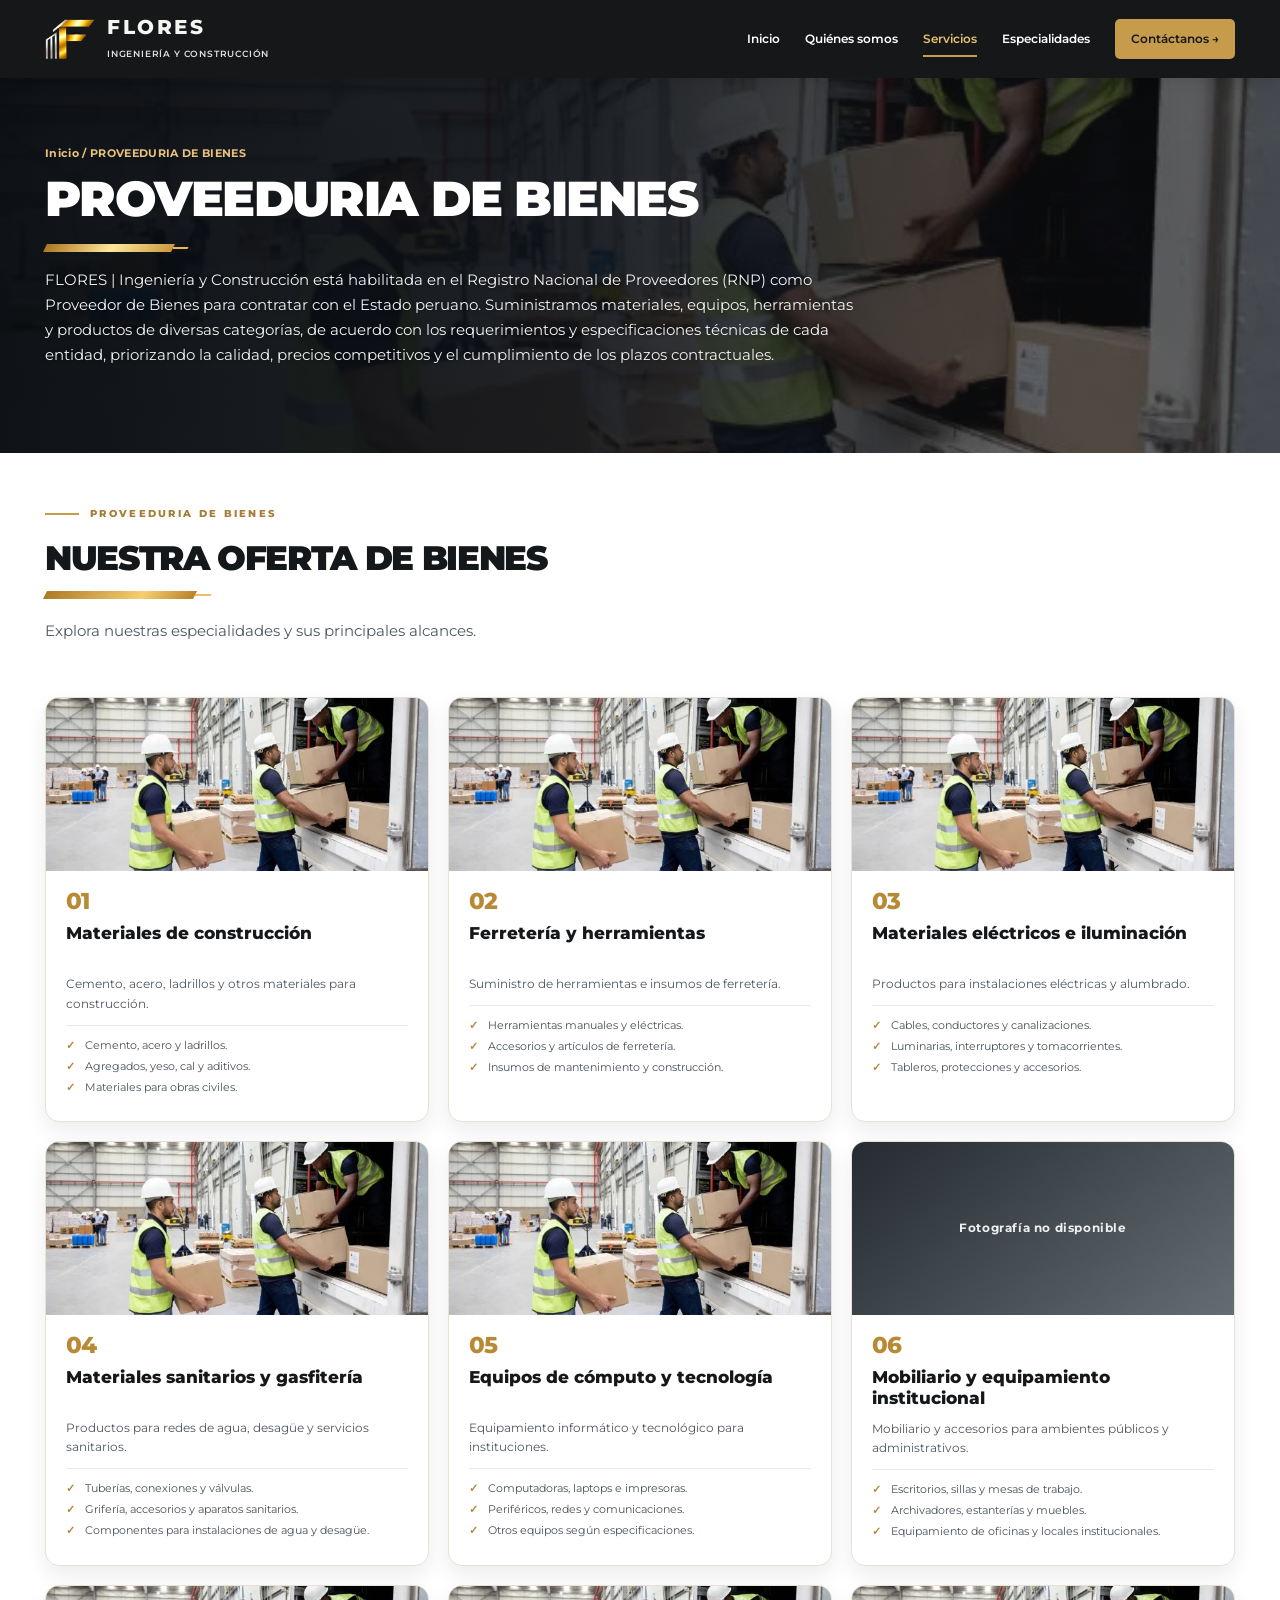
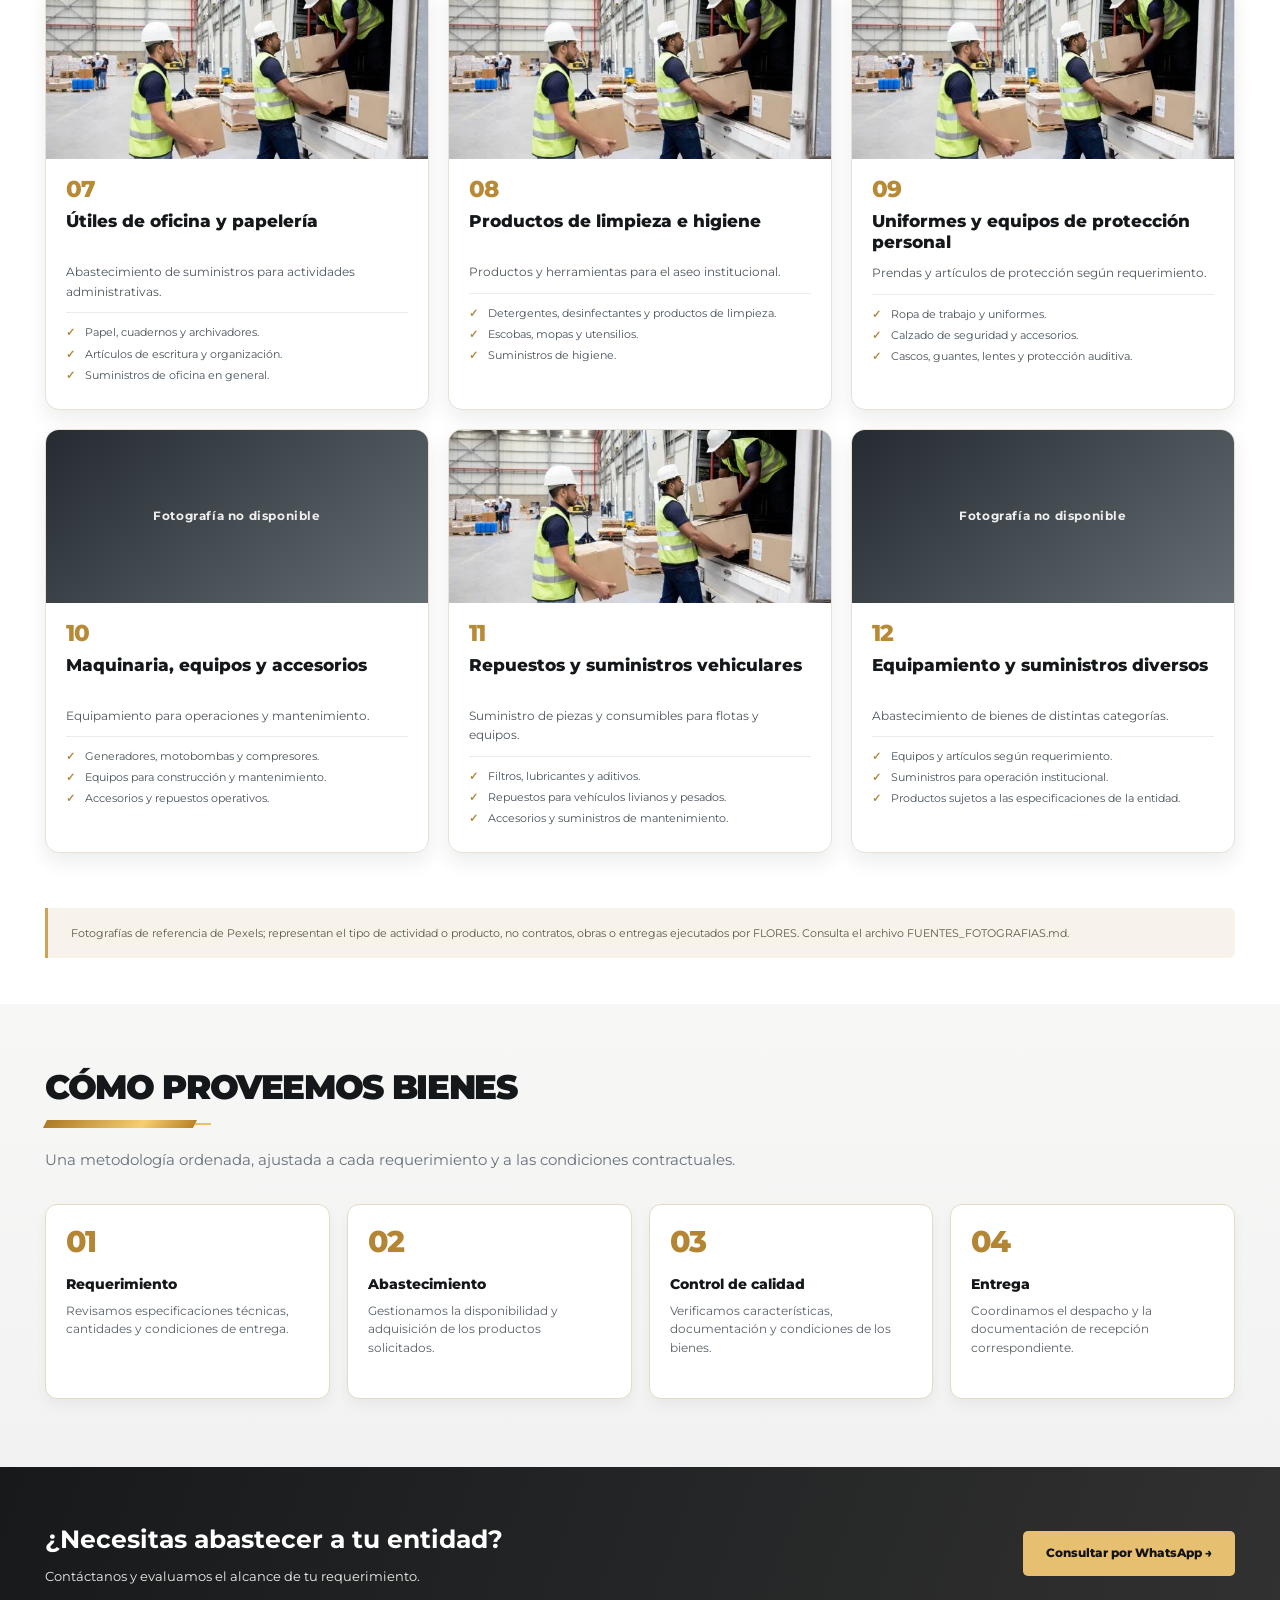
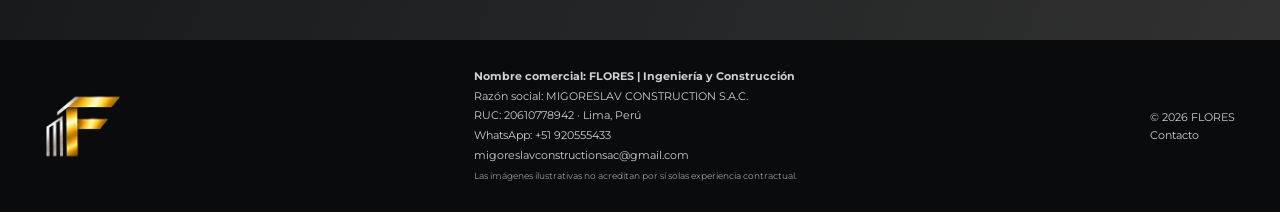
==== commit ec636284: "Add files via upload" ====
--- a/bienes.html
+++ b/bienes.html
@@ -9,4 +9,4 @@
 <symbol id="i-location" viewbox="0 0 32 32"><path d="M26 13c0 8-10 16-10 16S6 21 6 13a10 10 0 1 1 20 0Z"></path><circle cx="16" cy="13" r="3"></circle></symbol>
 <symbol id="i-doc" viewbox="0 0 32 32"><path d="M8 3h12l6 6v20H8V3ZM20 3v7h6M12 15h10M12 20h10M12 25h7"></path></symbol>
 <symbol id="i-handshake" viewbox="0 0 32 32"><path d="m3 12 7-6 7 2 5-2 7 6-6 9-5 5-4-2-4 1-7-7 2-6Z"></path><path d="m11 15 5-4 5 3M12 20l5 4M16 17l6 5"></path></symbol>
-</defs></svg><header class="site-header"><div class="container nav-inner"><a aria-label="FLORES - ir a inicio" class="brand" href="index.html"><img alt="Isotipo F de FLORES en dorado y plateado" class="brand-symbol" src="assets/logo-f-isotipo.webp"/><span><span class="brand-title">FLORES</span><span class="brand-sub">INGENIERÍA Y CONSTRUCCIÓN</span></span></a><button aria-controls="menu-principal" aria-expanded="false" aria-label="Abrir menú" class="menu-toggle">☰</button><nav aria-label="Navegación principal" class="nav-links" id="menu-principal"><a class="" href="index.html">Inicio</a><a class="" href="index.html#quienes-somos">Quiénes somos</a><a class="active" href="index.html#servicios">Servicios</a><a class="" href="index.html#especialidades">Especialidades</a><a class="nav-cta" href="index.html#contacto">Contáctanos →</a></nav></div></header><main id="contenido"><section class="page-hero page-hero--real" style='--hero-img:url("assets/entrega-bienes-almacen.webp")'><div class="container"><div class="breadcrumbs"><a href="index.html">Inicio</a> / PROVEEDURIA DE BIENES</div><h1>PROVEEDURIA DE BIENES</h1><p>FLORES | Ingeniería y Construcción está habilitada en el Registro Nacional de Proveedores (RNP) como Proveedor de Bienes para contratar con el Estado peruano. Suministramos materiales, equipos, herramientas y productos de diversas categorías, de acuerdo con los requerimientos y especificaciones técnicas de cada entidad, priorizando la calidad, precios competitivos y el cumplimiento de los plazos contractuales.</p></div></section><section class="detail-head"><div class="container"><div class="eyebrow">PROVEEDURIA DE BIENES</div><h2 class="section-heading" style="margin-top:15px">NUESTRA OFERTA DE BIENES<div class="underline"></div></h2><p>Explora nuestras especialidades y sus principales alcances.</p></div></section><section><div class="container"><div class="detail-grid"><article class="detail-card detail-card--photo"><div class="detail-photo-wrap"><img alt="Fotografía referencial: Materiales de construcción" class="detail-photo" data-fallback="assets/entrega-bienes-almacen.webp" decoding="async" fetchpriority="low" height="720" loading="lazy" onerror="this.onerror=null;this.style.display='none';this.parentNode.classList.add('photo-unavailable')" referrerpolicy="no-referrer" src="https://images.pexels.com/photos/9685872/pexels-photo-9685872.jpeg?auto=compress&amp;cs=tinysrgb&amp;w=1200" width="1200"/></div><div class="detail-card-body"><span class="detail-card-num">01</span><h2>Materiales de construcción</h2><p>Cemento, acero, ladrillos y otros materiales para construcción.</p><ul class="task-list"><li>Cemento, acero y ladrillos.</li><li>Agregados, yeso, cal y aditivos.</li><li>Materiales para obras civiles.</li></ul></div></article><article class="detail-card detail-card--photo"><div class="detail-photo-wrap"><img alt="Fotografía referencial: Ferretería y herramientas" class="detail-photo" data-fallback="assets/entrega-bienes-almacen.webp" decoding="async" fetchpriority="low" height="720" loading="lazy" onerror="this.onerror=null;this.style.display='none';this.parentNode.classList.add('photo-unavailable')" referrerpolicy="no-referrer" src="https://images.pexels.com/photos/859235/pexels-photo-859235.jpeg?auto=compress&amp;cs=tinysrgb&amp;w=1200" width="1200"/></div><div class="detail-card-body"><span class="detail-card-num">02</span><h2>Ferretería y herramientas</h2><p>Suministro de herramientas e insumos de ferretería.</p><ul class="task-list"><li>Herramientas manuales y eléctricas.</li><li>Accesorios y artículos de ferretería.</li><li>Insumos de mantenimiento y construcción.</li></ul></div></article><article class="detail-card detail-card--photo"><div class="detail-photo-wrap"><img alt="Fotografía referencial: Materiales eléctricos e iluminación" class="detail-photo" data-fallback="assets/entrega-bienes-almacen.webp" decoding="async" fetchpriority="low" height="720" loading="lazy" onerror="this.onerror=null;this.style.display='none';this.parentNode.classList.add('photo-unavailable')" referrerpolicy="no-referrer" src="https://images.pexels.com/photos/36290332/pexels-photo-36290332.jpeg?auto=compress&amp;cs=tinysrgb&amp;w=1200" width="1200"/></div><div class="detail-card-body"><span class="detail-card-num">03</span><h2>Materiales eléctricos e iluminación</h2><p>Productos para instalaciones eléctricas y alumbrado.</p><ul class="task-list"><li>Cables, conductores y canalizaciones.</li><li>Luminarias, interruptores y tomacorrientes.</li><li>Tableros, protecciones y accesorios.</li></ul></div></article><article class="detail-card detail-card--photo"><div class="detail-photo-wrap"><img alt="Fotografía referencial: Materiales sanitarios y gasfitería" class="detail-photo" data-fallback="assets/entrega-bienes-almacen.webp" decoding="async" fetchpriority="low" height="720" loading="lazy" onerror="this.onerror=null;this.style.display='none';this.parentNode.classList.add('photo-unavailable')" referrerpolicy="no-referrer" src="https://images.pexels.com/photos/29301874/pexels-photo-29301874.jpeg?auto=compress&amp;cs=tinysrgb&amp;w=1200" width="1200"/></div><div class="detail-card-body"><span class="detail-card-num">04</span><h2>Materiales sanitarios y gasfitería</h2><p>Productos para redes de agua, desagüe y servicios sanitarios.</p><ul class="task-list"><li>Tuberías, conexiones y válvulas.</li><li>Grifería, accesorios y aparatos sanitarios.</li><li>Componentes para instalaciones de agua y desagüe.</li></ul></div></article><article class="detail-card detail-card--photo"><div class="detail-photo-wrap"><img alt="Fotografía referencial: Equipos de cómputo y tecnología" class="detail-photo" data-fallback="assets/entrega-bienes-almacen.webp" decoding="async" fetchpriority="low" height="720" loading="lazy" onerror="this.onerror=null;this.style.display='none';this.parentNode.classList.add('photo-unavailable')" referrerpolicy="no-referrer" src="https://images.pexels.com/photos/6044812/pexels-photo-6044812.jpeg?auto=compress&amp;cs=tinysrgb&amp;w=1200" width="1200"/></div><div class="detail-card-body"><span class="detail-card-num">05</span><h2>Equipos de cómputo y tecnología</h2><p>Equipamiento informático y tecnológico para instituciones.</p><ul class="task-list"><li>Computadoras, laptops e impresoras.</li><li>Periféricos, redes y comunicaciones.</li><li>Otros equipos según especificaciones.</li></ul></div></article><article class="detail-card detail-card--photo"><div class="detail-photo-wrap"><img alt="Fotografía referencial: Mobiliario y equipamiento institucional" class="detail-photo" data-fallback="assets/entrega-bienes-almacen.webp" decoding="async" fetchpriority="low" height="720" loading="lazy" onerror="this.onerror=null;this.style.display='none';this.parentNode.classList.add('photo-unavailable')" referrerpolicy="no-referrer" src="https://images.pexels.com/photos/17739891/pexels-photo-17739891.jpeg?auto=compress&amp;cs=tinysrgb&amp;w=1200" width="1200"/></div><div class="detail-card-body"><span class="detail-card-num">06</span><h2>Mobiliario y equipamiento institucional</h2><p>Mobiliario y accesorios para ambientes públicos y administrativos.</p><ul class="task-list"><li>Escritorios, sillas y mesas de trabajo.</li><li>Archivadores, estanterías y muebles.</li><li>Equipamiento de oficinas y locales institucionales.</li></ul></div></article><article class="detail-card detail-card--photo"><div class="detail-photo-wrap"><img alt="Fotografía referencial: Útiles de oficina y papelería" class="detail-photo" data-fallback="assets/entrega-bienes-almacen.webp" decoding="async" fetchpriority="low" height="720" loading="lazy" onerror="this.onerror=null;this.style.display='none';this.parentNode.classList.add('photo-unavailable')" referrerpolicy="no-referrer" src="https://images.pexels.com/photos/8099483/pexels-photo-8099483.jpeg?auto=compress&amp;cs=tinysrgb&amp;w=1200" width="1200"/></div><div class="detail-card-body"><span class="detail-card-num">07</span><h2>Útiles de oficina y papelería</h2><p>Abastecimiento de suministros para actividades administrativas.</p><ul class="task-list"><li>Papel, cuadernos y archivadores.</li><li>Artículos de escritura y organización.</li><li>Suministros de oficina en general.</li></ul></div></article><article class="detail-card detail-card--photo"><div class="detail-photo-wrap"><img alt="Fotografía referencial: Productos de limpieza e higiene" class="detail-photo" data-fallback="assets/entrega-bienes-almacen.webp" decoding="async" fetchpriority="low" height="720" loading="lazy" onerror="this.onerror=null;this.style.display='none';this.parentNode.classList.add('photo-unavailable')" referrerpolicy="no-referrer" src="https://images.pexels.com/photos/3177257/pexels-photo-3177257.jpeg?auto=compress&amp;cs=tinysrgb&amp;w=1200" width="1200"/></div><div class="detail-card-body"><span class="detail-card-num">08</span><h2>Productos de limpieza e higiene</h2><p>Productos y herramientas para el aseo institucional.</p><ul class="task-list"><li>Detergentes, desinfectantes y productos de limpieza.</li><li>Escobas, mopas y utensilios.</li><li>Suministros de higiene.</li></ul></div></article><article class="detail-card detail-card--photo"><div class="detail-photo-wrap"><img alt="Fotografía referencial: Uniformes y equipos de protección personal" class="detail-photo" data-fallback="assets/entrega-bienes-almacen.webp" decoding="async" fetchpriority="low" height="720" loading="lazy" onerror="this.onerror=null;this.style.display='none';this.parentNode.classList.add('photo-unavailable')" referrerpolicy="no-referrer" src="https://images.pexels.com/photos/8961259/pexels-photo-8961259.jpeg?auto=compress&amp;cs=tinysrgb&amp;w=1200" width="1200"/></div><div class="detail-card-body"><span class="detail-card-num">09</span><h2>Uniformes y equipos de protección personal</h2><p>Prendas y artículos de protección según requerimiento.</p><ul class="task-list"><li>Ropa de trabajo y uniformes.</li><li>Calzado de seguridad y accesorios.</li><li>Cascos, guantes, lentes y protección auditiva.</li></ul></div></article><article class="detail-card detail-card--photo"><div class="detail-photo-wrap"><img alt="Fotografía referencial: Maquinaria, equipos y accesorios" class="detail-photo" data-fallback="assets/entrega-bienes-almacen.webp" decoding="async" fetchpriority="low" height="720" loading="lazy" onerror="this.onerror=null;this.style.display='none';this.parentNode.classList.add('photo-unavailable')" referrerpolicy="no-referrer" src="https://images.pexels.com/photos/5953729/pexels-photo-5953729.jpeg?auto=compress&amp;cs=tinysrgb&amp;w=1200" width="1200"/></div><div class="detail-card-body"><span class="detail-card-num">10</span><h2>Maquinaria, equipos y accesorios</h2><p>Equipamiento para operaciones y mantenimiento.</p><ul class="task-list"><li>Generadores, motobombas y compresores.</li><li>Equipos para construcción y mantenimiento.</li><li>Accesorios y repuestos operativos.</li></ul></div></article><article class="detail-card detail-card--photo"><div class="detail-photo-wrap"><img alt="Fotografía referencial: Repuestos y suministros vehiculares" class="detail-photo" data-fallback="assets/entrega-bienes-almacen.webp" decoding="async" fetchpriority="low" height="720" loading="lazy" onerror="this.onerror=null;this.style.display='none';this.parentNode.classList.add('photo-unavailable')" referrerpolicy="no-referrer" src="https://images.pexels.com/photos/7568418/pexels-photo-7568418.jpeg?auto=compress&amp;cs=tinysrgb&amp;w=1200" width="1200"/></div><div class="detail-card-body"><span class="detail-card-num">11</span><h2>Repuestos y suministros vehiculares</h2><p>Suministro de piezas y consumibles para flotas y equipos.</p><ul class="task-list"><li>Filtros, lubricantes y aditivos.</li><li>Repuestos para vehículos livianos y pesados.</li><li>Accesorios y suministros de mantenimiento.</li></ul></div></article><article class="detail-card detail-card--photo"><div class="detail-photo-wrap"><img alt="Fotografía referencial: Equipamiento y suministros diversos" class="detail-photo" data-fallback="assets/entrega-bienes-almacen.webp" decoding="async" fetchpriority="low" height="720" loading="lazy" onerror="this.onerror=null;this.style.display='none';this.parentNode.classList.add('photo-unavailable')" referrerpolicy="no-referrer" src="https://images.pexels.com/photos/34221998/pexels-photo-34221998.jpeg?auto=compress&amp;cs=tinysrgb&amp;w=1200" width="1200"/></div><div class="detail-card-body"><span class="detail-card-num">12</span><h2>Equipamiento y suministros diversos</h2><p>Abastecimiento de bienes de distintas categorías.</p><ul class="task-list"><li>Equipos y artículos según requerimiento.</li><li>Suministros para operación institucional.</li><li>Productos sujetos a las especificaciones de la entidad.</li></ul></div></article></div><div class="detail-note">Fotografías de referencia de Pexels; representan el tipo de actividad o producto, no contratos, obras o entregas ejecutados por FLORES. Consulta el archivo FUENTES_FOTOGRAFIAS.md.</div></div></section><section class="process-section"><div class="container"><h2 class="section-heading">CÓMO PROVEEMOS BIENES<div class="underline"></div></h2><p class="section-intro">Una metodología ordenada, ajustada a cada requerimiento y a las condiciones contractuales.</p><div class="process-grid"><article class="process-step"><span class="process-num">01</span><h3>Requerimiento</h3><p>Revisamos especificaciones técnicas, cantidades y condiciones de entrega.</p></article><article class="process-step"><span class="process-num">02</span><h3>Abastecimiento</h3><p>Gestionamos la disponibilidad y adquisición de los productos solicitados.</p></article><article class="process-step"><span class="process-num">03</span><h3>Control de calidad</h3><p>Verificamos características, documentación y condiciones de los bienes.</p></article><article class="process-step"><span class="process-num">04</span><h3>Entrega</h3><p>Coordinamos el despacho y la documentación de recepción correspondiente.</p></article></div></div></section><section class="detail-cta"><div class="container detail-cta-inner"><div><h2>¿Necesitas abastecer a tu entidad?</h2><p>Contáctanos y evaluamos el alcance de tu requerimiento.</p></div><a class="btn btn-gold" href="https://wa.me/51920555433?text=Hola%2C%20quisiera%20realizar%20una%20consulta%20comercial%20a%20FLORES." rel="noopener noreferrer" target="_blank">Consultar por WhatsApp →</a></div></section></main><footer class="footer"><div class="container footer-wrap"><a aria-label="Volver al inicio" href="index.html"><img alt="Isotipo F de FLORES en dorado y plateado" class="footer-mark" src="assets/logo-f-isotipo.webp"/></a><div class="footer-info"><strong>Nombre comercial: FLORES | Ingeniería y Construcción</strong><br/>Razón social: MIGORESLAV CONSTRUCTION S.A.C.<br/>RUC: 20610778942 · Lima, Perú<br/>WhatsApp: <a href="https://wa.me/51920555433?text=Hola%2C%20quisiera%20realizar%20una%20consulta%20comercial%20a%20FLORES." rel="noopener noreferrer" target="_blank">+51 920555433</a><br/><a href="mailto:migoreslavconstructionsac@gmail.com">migoreslavconstructionsac@gmail.com</a><br/><small>Las imágenes ilustrativas no acreditan por sí solas experiencia contractual.</small></div><div class="legal">© 2026 FLORES<br/><a href="index.html#contacto">Contacto</a></div></div></footer><script defer="" src="scripts.js"></script></body></html>+</defs></svg><header class="site-header"><div class="container nav-inner"><a aria-label="FLORES - ir a inicio" class="brand" href="index.html"><img alt="Isotipo F de FLORES en dorado y plateado" class="brand-symbol" src="assets/logo-f-isotipo.webp"/><span><span class="brand-title">FLORES</span><span class="brand-sub">INGENIERÍA Y CONSTRUCCIÓN</span></span></a><button aria-controls="menu-principal" aria-expanded="false" aria-label="Abrir menú" class="menu-toggle">☰</button><nav aria-label="Navegación principal" class="nav-links" id="menu-principal"><a class="" href="index.html">Inicio</a><a class="" href="index.html#quienes-somos">Quiénes somos</a><a class="active" href="index.html#servicios">Servicios</a><a class="" href="index.html#especialidades">Especialidades</a><a class="nav-cta" href="index.html#contacto">Contáctanos →</a></nav></div></header><main id="contenido"><section class="page-hero page-hero--real" style='--hero-img:url("assets/entrega-bienes-almacen.webp")'><div class="container"><div class="breadcrumbs"><a href="index.html">Inicio</a> / PROVEEDURIA DE BIENES</div><h1>PROVEEDURIA DE BIENES</h1><p>FLORES | Ingeniería y Construcción está habilitada en el Registro Nacional de Proveedores (RNP) como Proveedor de Bienes para contratar con el Estado peruano. Suministramos materiales, equipos, herramientas y productos de diversas categorías, de acuerdo con los requerimientos y especificaciones técnicas de cada entidad, priorizando la calidad, precios competitivos y el cumplimiento de los plazos contractuales.</p></div></section><section class="detail-head"><div class="container"><div class="eyebrow">PROVEEDURIA DE BIENES</div><h2 class="section-heading" style="margin-top:15px">NUESTRA OFERTA DE BIENES<div class="underline"></div></h2><p>Explora nuestras especialidades y sus principales alcances.</p></div></section><section><div class="container"><div class="detail-grid"><article class="detail-card detail-card--photo"><div class="detail-photo-wrap"><img alt="Sacos de cemento ordenados dentro de almacén" class="detail-photo" data-fallback="assets/entrega-bienes-almacen.webp" data-review="2026-11-11" decoding="async" fetchpriority="low" height="800" loading="lazy" onerror="this.onerror=null;if(this.dataset.fallback){this.src=this.dataset.fallback}else{this.closest('.detail-photo-wrap').classList.add('photo-unavailable');this.style.display='none'}" referrerpolicy="no-referrer" src="https://images.pexels.com/photos/29519165/pexels-photo-29519165.jpeg?auto=compress&amp;cs=tinysrgb&amp;w=1280&amp;q=82" width="1280"/></div><div class="detail-card-body"><span class="detail-card-num">01</span><h2>Materiales de construcción</h2><p>Cemento, acero, ladrillos y otros materiales para construcción.</p><ul class="task-list"><li>Cemento, acero y ladrillos.</li><li>Agregados, yeso, cal y aditivos.</li><li>Materiales para obras civiles.</li></ul></div></article><article class="detail-card detail-card--photo"><div class="detail-photo-wrap"><img alt="Herramientas y llaves dispuestas ordenadamente en panel de taller" class="detail-photo" data-fallback="assets/entrega-bienes-almacen.webp" data-review="2026-11-11" decoding="async" fetchpriority="low" height="800" loading="lazy" onerror="this.onerror=null;if(this.dataset.fallback){this.src=this.dataset.fallback}else{this.closest('.detail-photo-wrap').classList.add('photo-unavailable');this.style.display='none'}" referrerpolicy="no-referrer" src="https://images.pexels.com/photos/30390964/pexels-photo-30390964.jpeg?auto=compress&amp;cs=tinysrgb&amp;w=1280&amp;q=82" width="1280"/></div><div class="detail-card-body"><span class="detail-card-num">02</span><h2>Ferretería y herramientas</h2><p>Suministro de herramientas e insumos de ferretería.</p><ul class="task-list"><li>Herramientas manuales y eléctricas.</li><li>Accesorios y artículos de ferretería.</li><li>Insumos de mantenimiento y construcción.</li></ul></div></article><article class="detail-card detail-card--photo"><div class="detail-photo-wrap"><img alt="Carretes de cable eléctrico industrial listos para abastecimiento" class="detail-photo" data-fallback="assets/entrega-bienes-almacen.webp" data-review="2026-11-11" decoding="async" fetchpriority="low" height="800" loading="lazy" onerror="this.onerror=null;if(this.dataset.fallback){this.src=this.dataset.fallback}else{this.closest('.detail-photo-wrap').classList.add('photo-unavailable');this.style.display='none'}" referrerpolicy="no-referrer" src="https://images.pexels.com/photos/29596327/pexels-photo-29596327.jpeg?auto=compress&amp;cs=tinysrgb&amp;w=1280&amp;q=82" width="1280"/></div><div class="detail-card-body"><span class="detail-card-num">03</span><h2>Materiales eléctricos e iluminación</h2><p>Productos para instalaciones eléctricas y alumbrado.</p><ul class="task-list"><li>Cables, conductores y canalizaciones.</li><li>Luminarias, interruptores y tomacorrientes.</li><li>Tableros, protecciones y accesorios.</li></ul></div></article><article class="detail-card detail-card--photo"><div class="detail-photo-wrap"><img alt="Accesorios de conexión de tuberías dispuestos en fila" class="detail-photo" data-fallback="assets/entrega-bienes-almacen.webp" data-review="2026-11-11" decoding="async" fetchpriority="low" height="800" loading="lazy" onerror="this.onerror=null;if(this.dataset.fallback){this.src=this.dataset.fallback}else{this.closest('.detail-photo-wrap').classList.add('photo-unavailable');this.style.display='none'}" referrerpolicy="no-referrer" src="https://images.pexels.com/photos/28169591/pexels-photo-28169591.jpeg?auto=compress&amp;cs=tinysrgb&amp;w=1280&amp;q=82" width="1280"/></div><div class="detail-card-body"><span class="detail-card-num">04</span><h2>Materiales sanitarios y gasfitería</h2><p>Productos para redes de agua, desagüe y servicios sanitarios.</p><ul class="task-list"><li>Tuberías, conexiones y válvulas.</li><li>Grifería, accesorios y aparatos sanitarios.</li><li>Componentes para instalaciones de agua y desagüe.</li></ul></div></article><article class="detail-card detail-card--photo"><div class="detail-photo-wrap"><img alt="Computadoras portátiles expuestas en área comercial ordenada" class="detail-photo" data-fallback="assets/entrega-bienes-almacen.webp" data-review="2026-11-11" decoding="async" fetchpriority="low" height="800" loading="lazy" onerror="this.onerror=null;if(this.dataset.fallback){this.src=this.dataset.fallback}else{this.closest('.detail-photo-wrap').classList.add('photo-unavailable');this.style.display='none'}" referrerpolicy="no-referrer" src="https://images.pexels.com/photos/26150608/pexels-photo-26150608.jpeg?auto=compress&amp;cs=tinysrgb&amp;w=1280&amp;q=82" width="1280"/></div><div class="detail-card-body"><span class="detail-card-num">05</span><h2>Equipos de cómputo y tecnología</h2><p>Equipamiento informático y tecnológico para instituciones.</p><ul class="task-list"><li>Computadoras, laptops e impresoras.</li><li>Periféricos, redes y comunicaciones.</li><li>Otros equipos según especificaciones.</li></ul></div></article><article class="detail-card detail-card--photo"><div class="detail-photo-wrap"><img alt="Fotografía referencial: Mobiliario y equipamiento institucional" class="detail-photo" data-fallback="assets/entrega-bienes-almacen.webp" decoding="async" fetchpriority="low" height="720" loading="lazy" onerror="this.onerror=null;this.style.display='none';this.parentNode.classList.add('photo-unavailable')" referrerpolicy="no-referrer" src="https://images.pexels.com/photos/17739891/pexels-photo-17739891.jpeg?auto=compress&amp;cs=tinysrgb&amp;w=1200" width="1200"/></div><div class="detail-card-body"><span class="detail-card-num">06</span><h2>Mobiliario y equipamiento institucional</h2><p>Mobiliario y accesorios para ambientes públicos y administrativos.</p><ul class="task-list"><li>Escritorios, sillas y mesas de trabajo.</li><li>Archivadores, estanterías y muebles.</li><li>Equipamiento de oficinas y locales institucionales.</li></ul></div></article><article class="detail-card detail-card--photo"><div class="detail-photo-wrap"><img alt="Materiales de oficina ordenados en compartimentos" class="detail-photo" data-fallback="assets/entrega-bienes-almacen.webp" data-review="2026-11-11" decoding="async" fetchpriority="low" height="800" loading="lazy" onerror="this.onerror=null;if(this.dataset.fallback){this.src=this.dataset.fallback}else{this.closest('.detail-photo-wrap').classList.add('photo-unavailable');this.style.display='none'}" referrerpolicy="no-referrer" src="https://images.pexels.com/photos/7054730/pexels-photo-7054730.jpeg?auto=compress&amp;cs=tinysrgb&amp;w=1280&amp;q=82" width="1280"/></div><div class="detail-card-body"><span class="detail-card-num">07</span><h2>Útiles de oficina y papelería</h2><p>Abastecimiento de suministros para actividades administrativas.</p><ul class="task-list"><li>Papel, cuadernos y archivadores.</li><li>Artículos de escritura y organización.</li><li>Suministros de oficina en general.</li></ul></div></article><article class="detail-card detail-card--photo"><div class="detail-photo-wrap"><img alt="Equipos de limpieza organizados en almacén de suministros" class="detail-photo" data-fallback="assets/entrega-bienes-almacen.webp" data-review="2026-11-11" decoding="async" fetchpriority="low" height="800" loading="lazy" onerror="this.onerror=null;if(this.dataset.fallback){this.src=this.dataset.fallback}else{this.closest('.detail-photo-wrap').classList.add('photo-unavailable');this.style.display='none'}" referrerpolicy="no-referrer" src="https://images.pexels.com/photos/7108400/pexels-photo-7108400.jpeg?auto=compress&amp;cs=tinysrgb&amp;w=1280&amp;q=82" width="1280"/></div><div class="detail-card-body"><span class="detail-card-num">08</span><h2>Productos de limpieza e higiene</h2><p>Productos y herramientas para el aseo institucional.</p><ul class="task-list"><li>Detergentes, desinfectantes y productos de limpieza.</li><li>Escobas, mopas y utensilios.</li><li>Suministros de higiene.</li></ul></div></article><article class="detail-card detail-card--photo"><div class="detail-photo-wrap"><img alt="Cascos industriales dispuestos ordenadamente en exhibidor" class="detail-photo" data-fallback="assets/entrega-bienes-almacen.webp" data-review="2026-11-11" decoding="async" fetchpriority="low" height="800" loading="lazy" onerror="this.onerror=null;if(this.dataset.fallback){this.src=this.dataset.fallback}else{this.closest('.detail-photo-wrap').classList.add('photo-unavailable');this.style.display='none'}" referrerpolicy="no-referrer" src="https://images.pexels.com/photos/38070/pexels-photo-38070.jpeg?auto=compress&amp;cs=tinysrgb&amp;w=1280&amp;q=82" width="1280"/></div><div class="detail-card-body"><span class="detail-card-num">09</span><h2>Uniformes y equipos de protección personal</h2><p>Prendas y artículos de protección según requerimiento.</p><ul class="task-list"><li>Ropa de trabajo y uniformes.</li><li>Calzado de seguridad y accesorios.</li><li>Cascos, guantes, lentes y protección auditiva.</li></ul></div></article><article class="detail-card detail-card--photo"><div class="detail-photo-wrap"><img alt="Fotografía referencial: Maquinaria, equipos y accesorios" class="detail-photo" data-fallback="assets/entrega-bienes-almacen.webp" decoding="async" fetchpriority="low" height="720" loading="lazy" onerror="this.onerror=null;this.style.display='none';this.parentNode.classList.add('photo-unavailable')" referrerpolicy="no-referrer" src="https://images.pexels.com/photos/5953729/pexels-photo-5953729.jpeg?auto=compress&amp;cs=tinysrgb&amp;w=1200" width="1200"/></div><div class="detail-card-body"><span class="detail-card-num">10</span><h2>Maquinaria, equipos y accesorios</h2><p>Equipamiento para operaciones y mantenimiento.</p><ul class="task-list"><li>Generadores, motobombas y compresores.</li><li>Equipos para construcción y mantenimiento.</li><li>Accesorios y repuestos operativos.</li></ul></div></article><article class="detail-card detail-card--photo"><div class="detail-photo-wrap"><img alt="Mecánico con guantes organizando componentes de motor y repuestos" class="detail-photo" data-fallback="assets/entrega-bienes-almacen.webp" data-review="2026-11-11" decoding="async" fetchpriority="low" height="800" loading="lazy" onerror="this.onerror=null;if(this.dataset.fallback){this.src=this.dataset.fallback}else{this.closest('.detail-photo-wrap').classList.add('photo-unavailable');this.style.display='none'}" referrerpolicy="no-referrer" src="https://images.pexels.com/photos/29181493/pexels-photo-29181493.jpeg?auto=compress&amp;cs=tinysrgb&amp;w=1280&amp;q=82" width="1280"/></div><div class="detail-card-body"><span class="detail-card-num">11</span><h2>Repuestos y suministros vehiculares</h2><p>Suministro de piezas y consumibles para flotas y equipos.</p><ul class="task-list"><li>Filtros, lubricantes y aditivos.</li><li>Repuestos para vehículos livianos y pesados.</li><li>Accesorios y suministros de mantenimiento.</li></ul></div></article><article class="detail-card detail-card--photo"><div class="detail-photo-wrap"><img alt="Fotografía referencial: Equipamiento y suministros diversos" class="detail-photo" data-fallback="assets/entrega-bienes-almacen.webp" decoding="async" fetchpriority="low" height="720" loading="lazy" onerror="this.onerror=null;this.style.display='none';this.parentNode.classList.add('photo-unavailable')" referrerpolicy="no-referrer" src="https://images.pexels.com/photos/34221998/pexels-photo-34221998.jpeg?auto=compress&amp;cs=tinysrgb&amp;w=1200" width="1200"/></div><div class="detail-card-body"><span class="detail-card-num">12</span><h2>Equipamiento y suministros diversos</h2><p>Abastecimiento de bienes de distintas categorías.</p><ul class="task-list"><li>Equipos y artículos según requerimiento.</li><li>Suministros para operación institucional.</li><li>Productos sujetos a las especificaciones de la entidad.</li></ul></div></article></div><div class="detail-note">Fotografías de referencia de Pexels; representan el tipo de actividad o producto, no contratos, obras o entregas ejecutados por FLORES. Consulta el archivo FUENTES_FOTOGRAFIAS.md.</div></div></section><section class="process-section"><div class="container"><h2 class="section-heading">CÓMO PROVEEMOS BIENES<div class="underline"></div></h2><p class="section-intro">Una metodología ordenada, ajustada a cada requerimiento y a las condiciones contractuales.</p><div class="process-grid"><article class="process-step"><span class="process-num">01</span><h3>Requerimiento</h3><p>Revisamos especificaciones técnicas, cantidades y condiciones de entrega.</p></article><article class="process-step"><span class="process-num">02</span><h3>Abastecimiento</h3><p>Gestionamos la disponibilidad y adquisición de los productos solicitados.</p></article><article class="process-step"><span class="process-num">03</span><h3>Control de calidad</h3><p>Verificamos características, documentación y condiciones de los bienes.</p></article><article class="process-step"><span class="process-num">04</span><h3>Entrega</h3><p>Coordinamos el despacho y la documentación de recepción correspondiente.</p></article></div></div></section><section class="detail-cta"><div class="container detail-cta-inner"><div><h2>¿Necesitas abastecer a tu entidad?</h2><p>Contáctanos y evaluamos el alcance de tu requerimiento.</p></div><a class="btn btn-gold" href="https://wa.me/51920555433?text=Hola%2C%20quisiera%20realizar%20una%20consulta%20comercial%20a%20FLORES." rel="noopener noreferrer" target="_blank">Consultar por WhatsApp →</a></div></section></main><footer class="footer"><div class="container footer-wrap"><a aria-label="Volver al inicio" href="index.html"><img alt="Isotipo F de FLORES en dorado y plateado" class="footer-mark" src="assets/logo-f-isotipo.webp"/></a><div class="footer-info"><strong>Nombre comercial: FLORES | Ingeniería y Construcción</strong><br/>Razón social: MIGORESLAV CONSTRUCTION S.A.C.<br/>RUC: 20610778942 · Lima, Perú<br/>WhatsApp: <a href="https://wa.me/51920555433?text=Hola%2C%20quisiera%20realizar%20una%20consulta%20comercial%20a%20FLORES." rel="noopener noreferrer" target="_blank">+51 920555433</a><br/><a href="mailto:migoreslavconstructionsac@gmail.com">migoreslavconstructionsac@gmail.com</a><br/><small>Las imágenes ilustrativas no acreditan por sí solas experiencia contractual.</small></div><div class="legal">© 2026 FLORES<br/><a href="index.html#contacto">Contacto</a></div></div></footer><script defer="" src="scripts.js"></script></body></html>
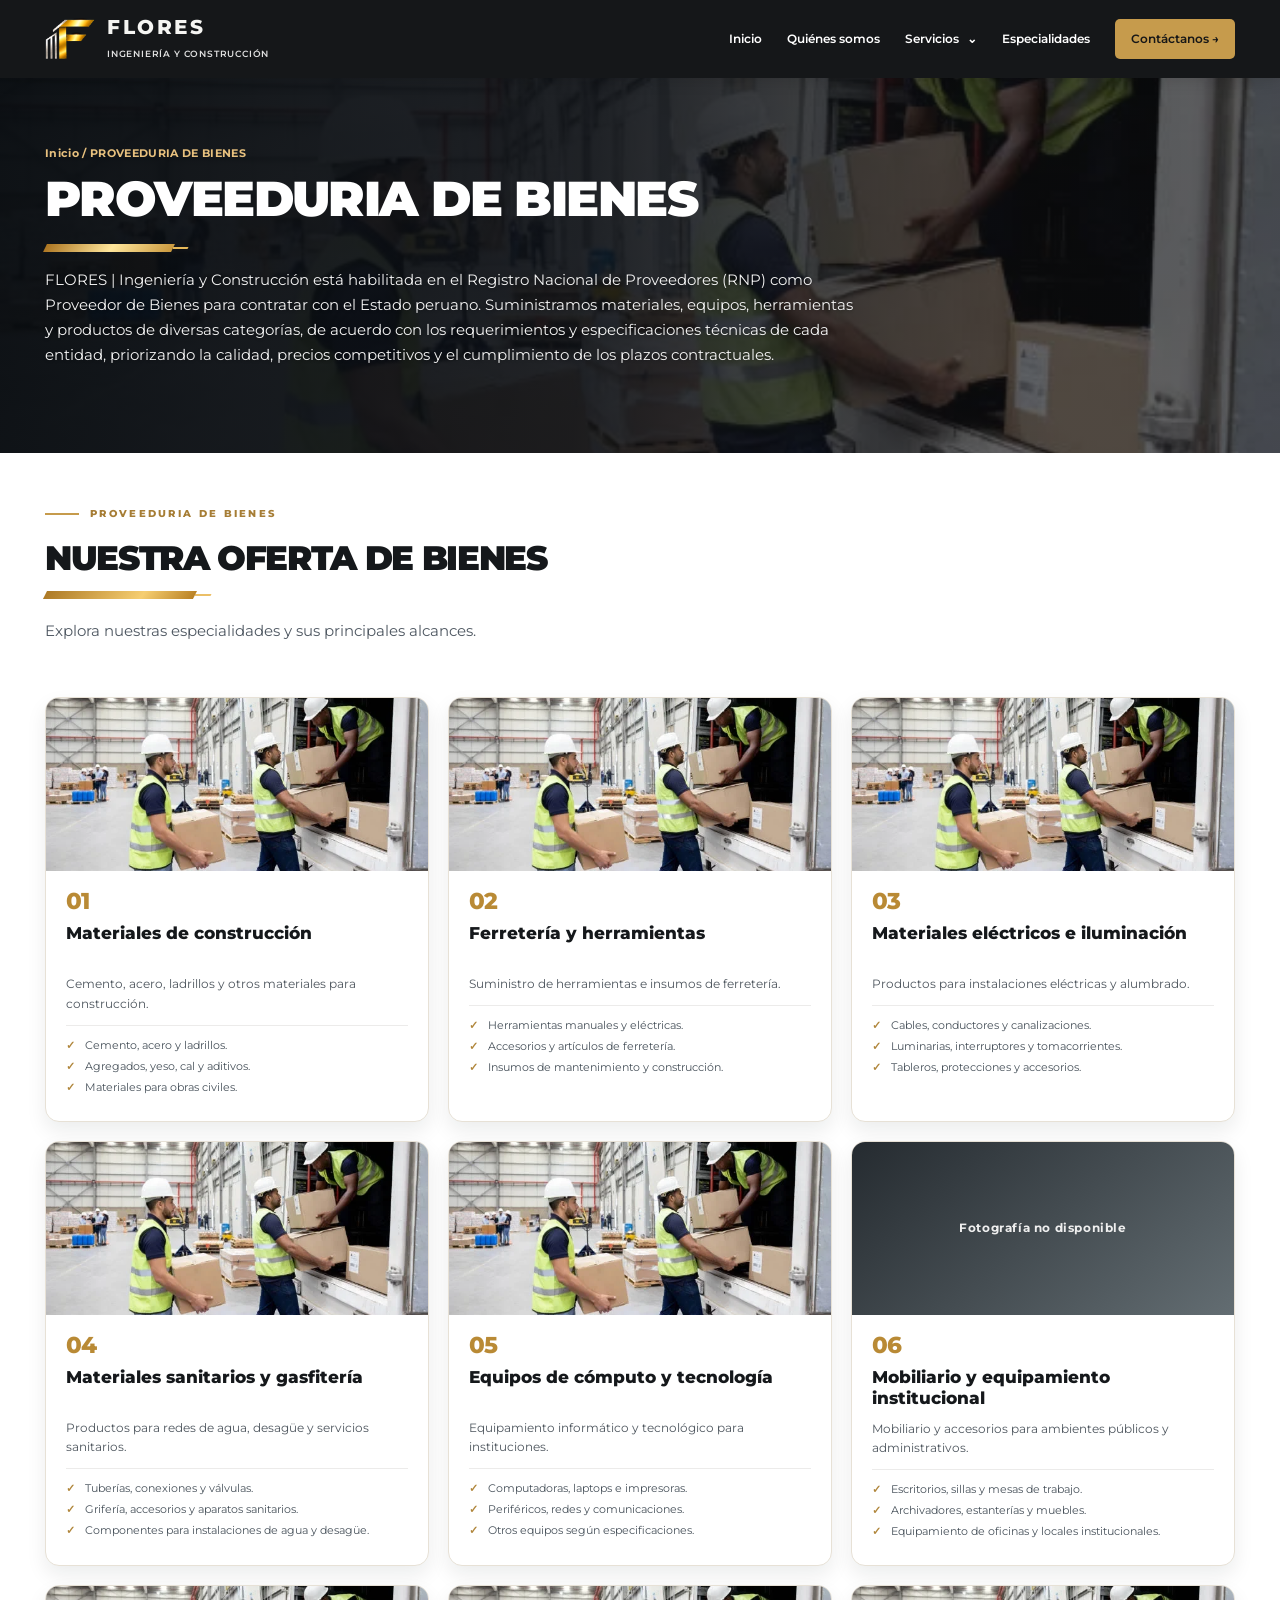
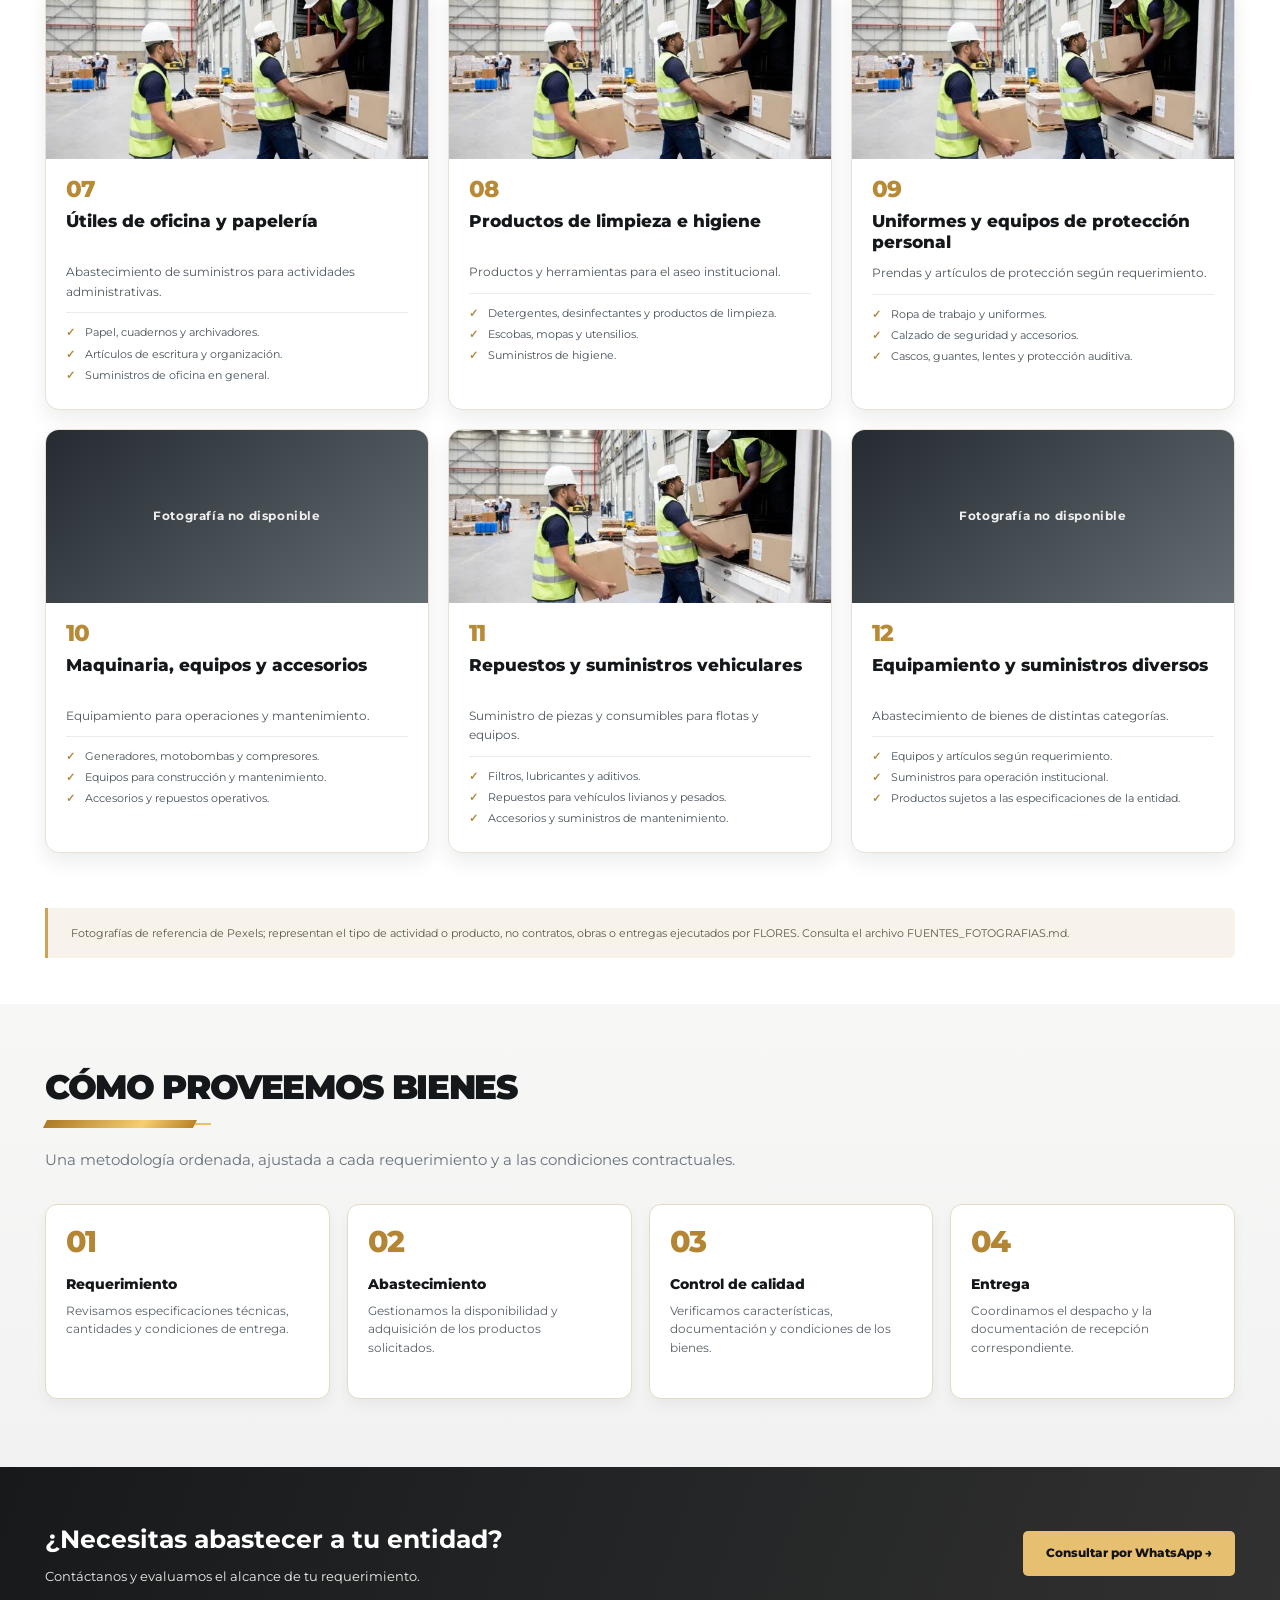
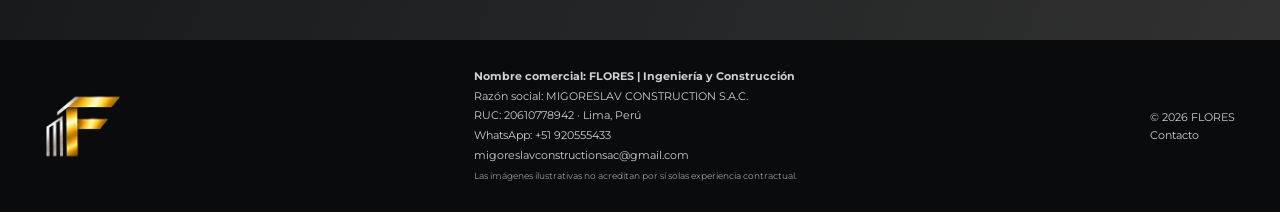
==== commit a7652504: "Add files via upload" ====
--- a/bienes.html
+++ b/bienes.html
@@ -9,4 +9,4 @@
 <symbol id="i-location" viewbox="0 0 32 32"><path d="M26 13c0 8-10 16-10 16S6 21 6 13a10 10 0 1 1 20 0Z"></path><circle cx="16" cy="13" r="3"></circle></symbol>
 <symbol id="i-doc" viewbox="0 0 32 32"><path d="M8 3h12l6 6v20H8V3ZM20 3v7h6M12 15h10M12 20h10M12 25h7"></path></symbol>
 <symbol id="i-handshake" viewbox="0 0 32 32"><path d="m3 12 7-6 7 2 5-2 7 6-6 9-5 5-4-2-4 1-7-7 2-6Z"></path><path d="m11 15 5-4 5 3M12 20l5 4M16 17l6 5"></path></symbol>
-</defs></svg><header class="site-header"><div class="container nav-inner"><a aria-label="FLORES - ir a inicio" class="brand" href="index.html"><img alt="Isotipo F de FLORES en dorado y plateado" class="brand-symbol" src="assets/logo-f-isotipo.webp"/><span><span class="brand-title">FLORES</span><span class="brand-sub">INGENIERÍA Y CONSTRUCCIÓN</span></span></a><button aria-controls="menu-principal" aria-expanded="false" aria-label="Abrir menú" class="menu-toggle">☰</button><nav aria-label="Navegación principal" class="nav-links" id="menu-principal"><a class="" href="index.html">Inicio</a><a class="" href="index.html#quienes-somos">Quiénes somos</a><a class="active" href="index.html#servicios">Servicios</a><a class="" href="index.html#especialidades">Especialidades</a><a class="nav-cta" href="index.html#contacto">Contáctanos →</a></nav></div></header><main id="contenido"><section class="page-hero page-hero--real" style='--hero-img:url("assets/entrega-bienes-almacen.webp")'><div class="container"><div class="breadcrumbs"><a href="index.html">Inicio</a> / PROVEEDURIA DE BIENES</div><h1>PROVEEDURIA DE BIENES</h1><p>FLORES | Ingeniería y Construcción está habilitada en el Registro Nacional de Proveedores (RNP) como Proveedor de Bienes para contratar con el Estado peruano. Suministramos materiales, equipos, herramientas y productos de diversas categorías, de acuerdo con los requerimientos y especificaciones técnicas de cada entidad, priorizando la calidad, precios competitivos y el cumplimiento de los plazos contractuales.</p></div></section><section class="detail-head"><div class="container"><div class="eyebrow">PROVEEDURIA DE BIENES</div><h2 class="section-heading" style="margin-top:15px">NUESTRA OFERTA DE BIENES<div class="underline"></div></h2><p>Explora nuestras especialidades y sus principales alcances.</p></div></section><section><div class="container"><div class="detail-grid"><article class="detail-card detail-card--photo"><div class="detail-photo-wrap"><img alt="Sacos de cemento ordenados dentro de almacén" class="detail-photo" data-fallback="assets/entrega-bienes-almacen.webp" data-review="2026-11-11" decoding="async" fetchpriority="low" height="800" loading="lazy" onerror="this.onerror=null;if(this.dataset.fallback){this.src=this.dataset.fallback}else{this.closest('.detail-photo-wrap').classList.add('photo-unavailable');this.style.display='none'}" referrerpolicy="no-referrer" src="https://images.pexels.com/photos/29519165/pexels-photo-29519165.jpeg?auto=compress&amp;cs=tinysrgb&amp;w=1280&amp;q=82" width="1280"/></div><div class="detail-card-body"><span class="detail-card-num">01</span><h2>Materiales de construcción</h2><p>Cemento, acero, ladrillos y otros materiales para construcción.</p><ul class="task-list"><li>Cemento, acero y ladrillos.</li><li>Agregados, yeso, cal y aditivos.</li><li>Materiales para obras civiles.</li></ul></div></article><article class="detail-card detail-card--photo"><div class="detail-photo-wrap"><img alt="Herramientas y llaves dispuestas ordenadamente en panel de taller" class="detail-photo" data-fallback="assets/entrega-bienes-almacen.webp" data-review="2026-11-11" decoding="async" fetchpriority="low" height="800" loading="lazy" onerror="this.onerror=null;if(this.dataset.fallback){this.src=this.dataset.fallback}else{this.closest('.detail-photo-wrap').classList.add('photo-unavailable');this.style.display='none'}" referrerpolicy="no-referrer" src="https://images.pexels.com/photos/30390964/pexels-photo-30390964.jpeg?auto=compress&amp;cs=tinysrgb&amp;w=1280&amp;q=82" width="1280"/></div><div class="detail-card-body"><span class="detail-card-num">02</span><h2>Ferretería y herramientas</h2><p>Suministro de herramientas e insumos de ferretería.</p><ul class="task-list"><li>Herramientas manuales y eléctricas.</li><li>Accesorios y artículos de ferretería.</li><li>Insumos de mantenimiento y construcción.</li></ul></div></article><article class="detail-card detail-card--photo"><div class="detail-photo-wrap"><img alt="Carretes de cable eléctrico industrial listos para abastecimiento" class="detail-photo" data-fallback="assets/entrega-bienes-almacen.webp" data-review="2026-11-11" decoding="async" fetchpriority="low" height="800" loading="lazy" onerror="this.onerror=null;if(this.dataset.fallback){this.src=this.dataset.fallback}else{this.closest('.detail-photo-wrap').classList.add('photo-unavailable');this.style.display='none'}" referrerpolicy="no-referrer" src="https://images.pexels.com/photos/29596327/pexels-photo-29596327.jpeg?auto=compress&amp;cs=tinysrgb&amp;w=1280&amp;q=82" width="1280"/></div><div class="detail-card-body"><span class="detail-card-num">03</span><h2>Materiales eléctricos e iluminación</h2><p>Productos para instalaciones eléctricas y alumbrado.</p><ul class="task-list"><li>Cables, conductores y canalizaciones.</li><li>Luminarias, interruptores y tomacorrientes.</li><li>Tableros, protecciones y accesorios.</li></ul></div></article><article class="detail-card detail-card--photo"><div class="detail-photo-wrap"><img alt="Accesorios de conexión de tuberías dispuestos en fila" class="detail-photo" data-fallback="assets/entrega-bienes-almacen.webp" data-review="2026-11-11" decoding="async" fetchpriority="low" height="800" loading="lazy" onerror="this.onerror=null;if(this.dataset.fallback){this.src=this.dataset.fallback}else{this.closest('.detail-photo-wrap').classList.add('photo-unavailable');this.style.display='none'}" referrerpolicy="no-referrer" src="https://images.pexels.com/photos/28169591/pexels-photo-28169591.jpeg?auto=compress&amp;cs=tinysrgb&amp;w=1280&amp;q=82" width="1280"/></div><div class="detail-card-body"><span class="detail-card-num">04</span><h2>Materiales sanitarios y gasfitería</h2><p>Productos para redes de agua, desagüe y servicios sanitarios.</p><ul class="task-list"><li>Tuberías, conexiones y válvulas.</li><li>Grifería, accesorios y aparatos sanitarios.</li><li>Componentes para instalaciones de agua y desagüe.</li></ul></div></article><article class="detail-card detail-card--photo"><div class="detail-photo-wrap"><img alt="Computadoras portátiles expuestas en área comercial ordenada" class="detail-photo" data-fallback="assets/entrega-bienes-almacen.webp" data-review="2026-11-11" decoding="async" fetchpriority="low" height="800" loading="lazy" onerror="this.onerror=null;if(this.dataset.fallback){this.src=this.dataset.fallback}else{this.closest('.detail-photo-wrap').classList.add('photo-unavailable');this.style.display='none'}" referrerpolicy="no-referrer" src="https://images.pexels.com/photos/26150608/pexels-photo-26150608.jpeg?auto=compress&amp;cs=tinysrgb&amp;w=1280&amp;q=82" width="1280"/></div><div class="detail-card-body"><span class="detail-card-num">05</span><h2>Equipos de cómputo y tecnología</h2><p>Equipamiento informático y tecnológico para instituciones.</p><ul class="task-list"><li>Computadoras, laptops e impresoras.</li><li>Periféricos, redes y comunicaciones.</li><li>Otros equipos según especificaciones.</li></ul></div></article><article class="detail-card detail-card--photo"><div class="detail-photo-wrap"><img alt="Fotografía referencial: Mobiliario y equipamiento institucional" class="detail-photo" data-fallback="assets/entrega-bienes-almacen.webp" decoding="async" fetchpriority="low" height="720" loading="lazy" onerror="this.onerror=null;this.style.display='none';this.parentNode.classList.add('photo-unavailable')" referrerpolicy="no-referrer" src="https://images.pexels.com/photos/17739891/pexels-photo-17739891.jpeg?auto=compress&amp;cs=tinysrgb&amp;w=1200" width="1200"/></div><div class="detail-card-body"><span class="detail-card-num">06</span><h2>Mobiliario y equipamiento institucional</h2><p>Mobiliario y accesorios para ambientes públicos y administrativos.</p><ul class="task-list"><li>Escritorios, sillas y mesas de trabajo.</li><li>Archivadores, estanterías y muebles.</li><li>Equipamiento de oficinas y locales institucionales.</li></ul></div></article><article class="detail-card detail-card--photo"><div class="detail-photo-wrap"><img alt="Materiales de oficina ordenados en compartimentos" class="detail-photo" data-fallback="assets/entrega-bienes-almacen.webp" data-review="2026-11-11" decoding="async" fetchpriority="low" height="800" loading="lazy" onerror="this.onerror=null;if(this.dataset.fallback){this.src=this.dataset.fallback}else{this.closest('.detail-photo-wrap').classList.add('photo-unavailable');this.style.display='none'}" referrerpolicy="no-referrer" src="https://images.pexels.com/photos/7054730/pexels-photo-7054730.jpeg?auto=compress&amp;cs=tinysrgb&amp;w=1280&amp;q=82" width="1280"/></div><div class="detail-card-body"><span class="detail-card-num">07</span><h2>Útiles de oficina y papelería</h2><p>Abastecimiento de suministros para actividades administrativas.</p><ul class="task-list"><li>Papel, cuadernos y archivadores.</li><li>Artículos de escritura y organización.</li><li>Suministros de oficina en general.</li></ul></div></article><article class="detail-card detail-card--photo"><div class="detail-photo-wrap"><img alt="Equipos de limpieza organizados en almacén de suministros" class="detail-photo" data-fallback="assets/entrega-bienes-almacen.webp" data-review="2026-11-11" decoding="async" fetchpriority="low" height="800" loading="lazy" onerror="this.onerror=null;if(this.dataset.fallback){this.src=this.dataset.fallback}else{this.closest('.detail-photo-wrap').classList.add('photo-unavailable');this.style.display='none'}" referrerpolicy="no-referrer" src="https://images.pexels.com/photos/7108400/pexels-photo-7108400.jpeg?auto=compress&amp;cs=tinysrgb&amp;w=1280&amp;q=82" width="1280"/></div><div class="detail-card-body"><span class="detail-card-num">08</span><h2>Productos de limpieza e higiene</h2><p>Productos y herramientas para el aseo institucional.</p><ul class="task-list"><li>Detergentes, desinfectantes y productos de limpieza.</li><li>Escobas, mopas y utensilios.</li><li>Suministros de higiene.</li></ul></div></article><article class="detail-card detail-card--photo"><div class="detail-photo-wrap"><img alt="Cascos industriales dispuestos ordenadamente en exhibidor" class="detail-photo" data-fallback="assets/entrega-bienes-almacen.webp" data-review="2026-11-11" decoding="async" fetchpriority="low" height="800" loading="lazy" onerror="this.onerror=null;if(this.dataset.fallback){this.src=this.dataset.fallback}else{this.closest('.detail-photo-wrap').classList.add('photo-unavailable');this.style.display='none'}" referrerpolicy="no-referrer" src="https://images.pexels.com/photos/38070/pexels-photo-38070.jpeg?auto=compress&amp;cs=tinysrgb&amp;w=1280&amp;q=82" width="1280"/></div><div class="detail-card-body"><span class="detail-card-num">09</span><h2>Uniformes y equipos de protección personal</h2><p>Prendas y artículos de protección según requerimiento.</p><ul class="task-list"><li>Ropa de trabajo y uniformes.</li><li>Calzado de seguridad y accesorios.</li><li>Cascos, guantes, lentes y protección auditiva.</li></ul></div></article><article class="detail-card detail-card--photo"><div class="detail-photo-wrap"><img alt="Fotografía referencial: Maquinaria, equipos y accesorios" class="detail-photo" data-fallback="assets/entrega-bienes-almacen.webp" decoding="async" fetchpriority="low" height="720" loading="lazy" onerror="this.onerror=null;this.style.display='none';this.parentNode.classList.add('photo-unavailable')" referrerpolicy="no-referrer" src="https://images.pexels.com/photos/5953729/pexels-photo-5953729.jpeg?auto=compress&amp;cs=tinysrgb&amp;w=1200" width="1200"/></div><div class="detail-card-body"><span class="detail-card-num">10</span><h2>Maquinaria, equipos y accesorios</h2><p>Equipamiento para operaciones y mantenimiento.</p><ul class="task-list"><li>Generadores, motobombas y compresores.</li><li>Equipos para construcción y mantenimiento.</li><li>Accesorios y repuestos operativos.</li></ul></div></article><article class="detail-card detail-card--photo"><div class="detail-photo-wrap"><img alt="Mecánico con guantes organizando componentes de motor y repuestos" class="detail-photo" data-fallback="assets/entrega-bienes-almacen.webp" data-review="2026-11-11" decoding="async" fetchpriority="low" height="800" loading="lazy" onerror="this.onerror=null;if(this.dataset.fallback){this.src=this.dataset.fallback}else{this.closest('.detail-photo-wrap').classList.add('photo-unavailable');this.style.display='none'}" referrerpolicy="no-referrer" src="https://images.pexels.com/photos/29181493/pexels-photo-29181493.jpeg?auto=compress&amp;cs=tinysrgb&amp;w=1280&amp;q=82" width="1280"/></div><div class="detail-card-body"><span class="detail-card-num">11</span><h2>Repuestos y suministros vehiculares</h2><p>Suministro de piezas y consumibles para flotas y equipos.</p><ul class="task-list"><li>Filtros, lubricantes y aditivos.</li><li>Repuestos para vehículos livianos y pesados.</li><li>Accesorios y suministros de mantenimiento.</li></ul></div></article><article class="detail-card detail-card--photo"><div class="detail-photo-wrap"><img alt="Fotografía referencial: Equipamiento y suministros diversos" class="detail-photo" data-fallback="assets/entrega-bienes-almacen.webp" decoding="async" fetchpriority="low" height="720" loading="lazy" onerror="this.onerror=null;this.style.display='none';this.parentNode.classList.add('photo-unavailable')" referrerpolicy="no-referrer" src="https://images.pexels.com/photos/34221998/pexels-photo-34221998.jpeg?auto=compress&amp;cs=tinysrgb&amp;w=1200" width="1200"/></div><div class="detail-card-body"><span class="detail-card-num">12</span><h2>Equipamiento y suministros diversos</h2><p>Abastecimiento de bienes de distintas categorías.</p><ul class="task-list"><li>Equipos y artículos según requerimiento.</li><li>Suministros para operación institucional.</li><li>Productos sujetos a las especificaciones de la entidad.</li></ul></div></article></div><div class="detail-note">Fotografías de referencia de Pexels; representan el tipo de actividad o producto, no contratos, obras o entregas ejecutados por FLORES. Consulta el archivo FUENTES_FOTOGRAFIAS.md.</div></div></section><section class="process-section"><div class="container"><h2 class="section-heading">CÓMO PROVEEMOS BIENES<div class="underline"></div></h2><p class="section-intro">Una metodología ordenada, ajustada a cada requerimiento y a las condiciones contractuales.</p><div class="process-grid"><article class="process-step"><span class="process-num">01</span><h3>Requerimiento</h3><p>Revisamos especificaciones técnicas, cantidades y condiciones de entrega.</p></article><article class="process-step"><span class="process-num">02</span><h3>Abastecimiento</h3><p>Gestionamos la disponibilidad y adquisición de los productos solicitados.</p></article><article class="process-step"><span class="process-num">03</span><h3>Control de calidad</h3><p>Verificamos características, documentación y condiciones de los bienes.</p></article><article class="process-step"><span class="process-num">04</span><h3>Entrega</h3><p>Coordinamos el despacho y la documentación de recepción correspondiente.</p></article></div></div></section><section class="detail-cta"><div class="container detail-cta-inner"><div><h2>¿Necesitas abastecer a tu entidad?</h2><p>Contáctanos y evaluamos el alcance de tu requerimiento.</p></div><a class="btn btn-gold" href="https://wa.me/51920555433?text=Hola%2C%20quisiera%20realizar%20una%20consulta%20comercial%20a%20FLORES." rel="noopener noreferrer" target="_blank">Consultar por WhatsApp →</a></div></section></main><footer class="footer"><div class="container footer-wrap"><a aria-label="Volver al inicio" href="index.html"><img alt="Isotipo F de FLORES en dorado y plateado" class="footer-mark" src="assets/logo-f-isotipo.webp"/></a><div class="footer-info"><strong>Nombre comercial: FLORES | Ingeniería y Construcción</strong><br/>Razón social: MIGORESLAV CONSTRUCTION S.A.C.<br/>RUC: 20610778942 · Lima, Perú<br/>WhatsApp: <a href="https://wa.me/51920555433?text=Hola%2C%20quisiera%20realizar%20una%20consulta%20comercial%20a%20FLORES." rel="noopener noreferrer" target="_blank">+51 920555433</a><br/><a href="mailto:migoreslavconstructionsac@gmail.com">migoreslavconstructionsac@gmail.com</a><br/><small>Las imágenes ilustrativas no acreditan por sí solas experiencia contractual.</small></div><div class="legal">© 2026 FLORES<br/><a href="index.html#contacto">Contacto</a></div></div></footer><script defer="" src="scripts.js"></script></body></html>+</defs></svg><header class="site-header"><div class="container nav-inner"><a aria-label="FLORES - ir a inicio" class="brand" href="index.html"><img alt="Isotipo F de FLORES en dorado y plateado" class="brand-symbol" src="assets/logo-f-isotipo.webp"/><span><span class="brand-title">FLORES</span><span class="brand-sub">INGENIERÍA Y CONSTRUCCIÓN</span></span></a><button aria-controls="menu-principal" aria-expanded="false" aria-label="Abrir menú" class="menu-toggle">☰</button><nav aria-label="Navegación principal" class="nav-links" id="menu-principal"><a class="" href="index.html">Inicio</a><a class="" href="index.html#quienes-somos">Quiénes somos</a><details class="services-dropdown"><summary>Servicios <span aria-hidden="true">⌄</span></summary><div class="services-submenu"><a href="obras.html">Ejecución de obras</a><a href="servicios.html">Prestación de servicios</a><a href="bienes.html" aria-current="page">PROVEEDURIA DE BIENES</a><a href="consultoria.html">Consultoría de obras</a></div></details><a class="" href="index.html#especialidades">Especialidades</a><a class="nav-cta" href="index.html#contacto">Contáctanos →</a></nav></div></header><main id="contenido"><section class="page-hero page-hero--real" style='--hero-img:url("assets/entrega-bienes-almacen.webp")'><div class="container"><div class="breadcrumbs"><a href="index.html">Inicio</a> / PROVEEDURIA DE BIENES</div><h1>PROVEEDURIA DE BIENES</h1><p>FLORES | Ingeniería y Construcción está habilitada en el Registro Nacional de Proveedores (RNP) como Proveedor de Bienes para contratar con el Estado peruano. Suministramos materiales, equipos, herramientas y productos de diversas categorías, de acuerdo con los requerimientos y especificaciones técnicas de cada entidad, priorizando la calidad, precios competitivos y el cumplimiento de los plazos contractuales.</p></div></section><section class="detail-head"><div class="container"><div class="eyebrow">PROVEEDURIA DE BIENES</div><h2 class="section-heading" style="margin-top:15px">NUESTRA OFERTA DE BIENES<div class="underline"></div></h2><p>Explora nuestras especialidades y sus principales alcances.</p></div></section><section><div class="container"><div class="detail-grid"><article id="especialidad-01" class="detail-card detail-card--photo"><div class="detail-photo-wrap"><img alt="Sacos de cemento ordenados dentro de almacén" class="detail-photo" data-fallback="assets/entrega-bienes-almacen.webp" data-review="2026-11-11" decoding="async" fetchpriority="low" height="800" loading="lazy" onerror="this.onerror=null;if(this.dataset.fallback){this.src=this.dataset.fallback}else{this.closest('.detail-photo-wrap').classList.add('photo-unavailable');this.style.display='none'}" referrerpolicy="no-referrer" src="https://images.pexels.com/photos/29519165/pexels-photo-29519165.jpeg?auto=compress&amp;cs=tinysrgb&amp;w=1280&amp;q=82" width="1280"/></div><div class="detail-card-body"><span class="detail-card-num">01</span><h2>Materiales de construcción</h2><p>Cemento, acero, ladrillos y otros materiales para construcción.</p><ul class="task-list"><li>Cemento, acero y ladrillos.</li><li>Agregados, yeso, cal y aditivos.</li><li>Materiales para obras civiles.</li></ul></div></article><article id="especialidad-02" class="detail-card detail-card--photo"><div class="detail-photo-wrap"><img alt="Herramientas y llaves dispuestas ordenadamente en panel de taller" class="detail-photo" data-fallback="assets/entrega-bienes-almacen.webp" data-review="2026-11-11" decoding="async" fetchpriority="low" height="800" loading="lazy" onerror="this.onerror=null;if(this.dataset.fallback){this.src=this.dataset.fallback}else{this.closest('.detail-photo-wrap').classList.add('photo-unavailable');this.style.display='none'}" referrerpolicy="no-referrer" src="https://images.pexels.com/photos/30390964/pexels-photo-30390964.jpeg?auto=compress&amp;cs=tinysrgb&amp;w=1280&amp;q=82" width="1280"/></div><div class="detail-card-body"><span class="detail-card-num">02</span><h2>Ferretería y herramientas</h2><p>Suministro de herramientas e insumos de ferretería.</p><ul class="task-list"><li>Herramientas manuales y eléctricas.</li><li>Accesorios y artículos de ferretería.</li><li>Insumos de mantenimiento y construcción.</li></ul></div></article><article id="especialidad-03" class="detail-card detail-card--photo"><div class="detail-photo-wrap"><img alt="Carretes de cable eléctrico industrial listos para abastecimiento" class="detail-photo" data-fallback="assets/entrega-bienes-almacen.webp" data-review="2026-11-11" decoding="async" fetchpriority="low" height="800" loading="lazy" onerror="this.onerror=null;if(this.dataset.fallback){this.src=this.dataset.fallback}else{this.closest('.detail-photo-wrap').classList.add('photo-unavailable');this.style.display='none'}" referrerpolicy="no-referrer" src="https://images.pexels.com/photos/29596327/pexels-photo-29596327.jpeg?auto=compress&amp;cs=tinysrgb&amp;w=1280&amp;q=82" width="1280"/></div><div class="detail-card-body"><span class="detail-card-num">03</span><h2>Materiales eléctricos e iluminación</h2><p>Productos para instalaciones eléctricas y alumbrado.</p><ul class="task-list"><li>Cables, conductores y canalizaciones.</li><li>Luminarias, interruptores y tomacorrientes.</li><li>Tableros, protecciones y accesorios.</li></ul></div></article><article id="especialidad-04" class="detail-card detail-card--photo"><div class="detail-photo-wrap"><img alt="Accesorios de conexión de tuberías dispuestos en fila" class="detail-photo" data-fallback="assets/entrega-bienes-almacen.webp" data-review="2026-11-11" decoding="async" fetchpriority="low" height="800" loading="lazy" onerror="this.onerror=null;if(this.dataset.fallback){this.src=this.dataset.fallback}else{this.closest('.detail-photo-wrap').classList.add('photo-unavailable');this.style.display='none'}" referrerpolicy="no-referrer" src="https://images.pexels.com/photos/28169591/pexels-photo-28169591.jpeg?auto=compress&amp;cs=tinysrgb&amp;w=1280&amp;q=82" width="1280"/></div><div class="detail-card-body"><span class="detail-card-num">04</span><h2>Materiales sanitarios y gasfitería</h2><p>Productos para redes de agua, desagüe y servicios sanitarios.</p><ul class="task-list"><li>Tuberías, conexiones y válvulas.</li><li>Grifería, accesorios y aparatos sanitarios.</li><li>Componentes para instalaciones de agua y desagüe.</li></ul></div></article><article id="especialidad-05" class="detail-card detail-card--photo"><div class="detail-photo-wrap"><img alt="Computadoras portátiles expuestas en área comercial ordenada" class="detail-photo" data-fallback="assets/entrega-bienes-almacen.webp" data-review="2026-11-11" decoding="async" fetchpriority="low" height="800" loading="lazy" onerror="this.onerror=null;if(this.dataset.fallback){this.src=this.dataset.fallback}else{this.closest('.detail-photo-wrap').classList.add('photo-unavailable');this.style.display='none'}" referrerpolicy="no-referrer" src="https://images.pexels.com/photos/26150608/pexels-photo-26150608.jpeg?auto=compress&amp;cs=tinysrgb&amp;w=1280&amp;q=82" width="1280"/></div><div class="detail-card-body"><span class="detail-card-num">05</span><h2>Equipos de cómputo y tecnología</h2><p>Equipamiento informático y tecnológico para instituciones.</p><ul class="task-list"><li>Computadoras, laptops e impresoras.</li><li>Periféricos, redes y comunicaciones.</li><li>Otros equipos según especificaciones.</li></ul></div></article><article id="especialidad-06" class="detail-card detail-card--photo"><div class="detail-photo-wrap"><img alt="Fotografía referencial: Mobiliario y equipamiento institucional" class="detail-photo" data-fallback="assets/entrega-bienes-almacen.webp" decoding="async" fetchpriority="low" height="720" loading="lazy" onerror="this.onerror=null;this.style.display='none';this.parentNode.classList.add('photo-unavailable')" referrerpolicy="no-referrer" src="https://images.pexels.com/photos/17739891/pexels-photo-17739891.jpeg?auto=compress&amp;cs=tinysrgb&amp;w=1200" width="1200"/></div><div class="detail-card-body"><span class="detail-card-num">06</span><h2>Mobiliario y equipamiento institucional</h2><p>Mobiliario y accesorios para ambientes públicos y administrativos.</p><ul class="task-list"><li>Escritorios, sillas y mesas de trabajo.</li><li>Archivadores, estanterías y muebles.</li><li>Equipamiento de oficinas y locales institucionales.</li></ul></div></article><article id="especialidad-07" class="detail-card detail-card--photo"><div class="detail-photo-wrap"><img alt="Materiales de oficina ordenados en compartimentos" class="detail-photo" data-fallback="assets/entrega-bienes-almacen.webp" data-review="2026-11-11" decoding="async" fetchpriority="low" height="800" loading="lazy" onerror="this.onerror=null;if(this.dataset.fallback){this.src=this.dataset.fallback}else{this.closest('.detail-photo-wrap').classList.add('photo-unavailable');this.style.display='none'}" referrerpolicy="no-referrer" src="https://images.pexels.com/photos/7054730/pexels-photo-7054730.jpeg?auto=compress&amp;cs=tinysrgb&amp;w=1280&amp;q=82" width="1280"/></div><div class="detail-card-body"><span class="detail-card-num">07</span><h2>Útiles de oficina y papelería</h2><p>Abastecimiento de suministros para actividades administrativas.</p><ul class="task-list"><li>Papel, cuadernos y archivadores.</li><li>Artículos de escritura y organización.</li><li>Suministros de oficina en general.</li></ul></div></article><article id="especialidad-08" class="detail-card detail-card--photo"><div class="detail-photo-wrap"><img alt="Equipos de limpieza organizados en almacén de suministros" class="detail-photo" data-fallback="assets/entrega-bienes-almacen.webp" data-review="2026-11-11" decoding="async" fetchpriority="low" height="800" loading="lazy" onerror="this.onerror=null;if(this.dataset.fallback){this.src=this.dataset.fallback}else{this.closest('.detail-photo-wrap').classList.add('photo-unavailable');this.style.display='none'}" referrerpolicy="no-referrer" src="https://images.pexels.com/photos/7108400/pexels-photo-7108400.jpeg?auto=compress&amp;cs=tinysrgb&amp;w=1280&amp;q=82" width="1280"/></div><div class="detail-card-body"><span class="detail-card-num">08</span><h2>Productos de limpieza e higiene</h2><p>Productos y herramientas para el aseo institucional.</p><ul class="task-list"><li>Detergentes, desinfectantes y productos de limpieza.</li><li>Escobas, mopas y utensilios.</li><li>Suministros de higiene.</li></ul></div></article><article id="especialidad-09" class="detail-card detail-card--photo"><div class="detail-photo-wrap"><img alt="Cascos industriales dispuestos ordenadamente en exhibidor" class="detail-photo" data-fallback="assets/entrega-bienes-almacen.webp" data-review="2026-11-11" decoding="async" fetchpriority="low" height="800" loading="lazy" onerror="this.onerror=null;if(this.dataset.fallback){this.src=this.dataset.fallback}else{this.closest('.detail-photo-wrap').classList.add('photo-unavailable');this.style.display='none'}" referrerpolicy="no-referrer" src="https://images.pexels.com/photos/38070/pexels-photo-38070.jpeg?auto=compress&amp;cs=tinysrgb&amp;w=1280&amp;q=82" width="1280"/></div><div class="detail-card-body"><span class="detail-card-num">09</span><h2>Uniformes y equipos de protección personal</h2><p>Prendas y artículos de protección según requerimiento.</p><ul class="task-list"><li>Ropa de trabajo y uniformes.</li><li>Calzado de seguridad y accesorios.</li><li>Cascos, guantes, lentes y protección auditiva.</li></ul></div></article><article id="especialidad-10" class="detail-card detail-card--photo"><div class="detail-photo-wrap"><img alt="Fotografía referencial: Maquinaria, equipos y accesorios" class="detail-photo" data-fallback="assets/entrega-bienes-almacen.webp" decoding="async" fetchpriority="low" height="720" loading="lazy" onerror="this.onerror=null;this.style.display='none';this.parentNode.classList.add('photo-unavailable')" referrerpolicy="no-referrer" src="https://images.pexels.com/photos/5953729/pexels-photo-5953729.jpeg?auto=compress&amp;cs=tinysrgb&amp;w=1200" width="1200"/></div><div class="detail-card-body"><span class="detail-card-num">10</span><h2>Maquinaria, equipos y accesorios</h2><p>Equipamiento para operaciones y mantenimiento.</p><ul class="task-list"><li>Generadores, motobombas y compresores.</li><li>Equipos para construcción y mantenimiento.</li><li>Accesorios y repuestos operativos.</li></ul></div></article><article id="especialidad-11" class="detail-card detail-card--photo"><div class="detail-photo-wrap"><img alt="Mecánico con guantes organizando componentes de motor y repuestos" class="detail-photo" data-fallback="assets/entrega-bienes-almacen.webp" data-review="2026-11-11" decoding="async" fetchpriority="low" height="800" loading="lazy" onerror="this.onerror=null;if(this.dataset.fallback){this.src=this.dataset.fallback}else{this.closest('.detail-photo-wrap').classList.add('photo-unavailable');this.style.display='none'}" referrerpolicy="no-referrer" src="https://images.pexels.com/photos/29181493/pexels-photo-29181493.jpeg?auto=compress&amp;cs=tinysrgb&amp;w=1280&amp;q=82" width="1280"/></div><div class="detail-card-body"><span class="detail-card-num">11</span><h2>Repuestos y suministros vehiculares</h2><p>Suministro de piezas y consumibles para flotas y equipos.</p><ul class="task-list"><li>Filtros, lubricantes y aditivos.</li><li>Repuestos para vehículos livianos y pesados.</li><li>Accesorios y suministros de mantenimiento.</li></ul></div></article><article id="especialidad-12" class="detail-card detail-card--photo"><div class="detail-photo-wrap"><img alt="Fotografía referencial: Equipamiento y suministros diversos" class="detail-photo" data-fallback="assets/entrega-bienes-almacen.webp" decoding="async" fetchpriority="low" height="720" loading="lazy" onerror="this.onerror=null;this.style.display='none';this.parentNode.classList.add('photo-unavailable')" referrerpolicy="no-referrer" src="https://images.pexels.com/photos/34221998/pexels-photo-34221998.jpeg?auto=compress&amp;cs=tinysrgb&amp;w=1200" width="1200"/></div><div class="detail-card-body"><span class="detail-card-num">12</span><h2>Equipamiento y suministros diversos</h2><p>Abastecimiento de bienes de distintas categorías.</p><ul class="task-list"><li>Equipos y artículos según requerimiento.</li><li>Suministros para operación institucional.</li><li>Productos sujetos a las especificaciones de la entidad.</li></ul></div></article></div><div class="detail-note">Fotografías de referencia de Pexels; representan el tipo de actividad o producto, no contratos, obras o entregas ejecutados por FLORES. Consulta el archivo FUENTES_FOTOGRAFIAS.md.</div></div></section><section class="process-section"><div class="container"><h2 class="section-heading">CÓMO PROVEEMOS BIENES<div class="underline"></div></h2><p class="section-intro">Una metodología ordenada, ajustada a cada requerimiento y a las condiciones contractuales.</p><div class="process-grid"><article class="process-step"><span class="process-num">01</span><h3>Requerimiento</h3><p>Revisamos especificaciones técnicas, cantidades y condiciones de entrega.</p></article><article class="process-step"><span class="process-num">02</span><h3>Abastecimiento</h3><p>Gestionamos la disponibilidad y adquisición de los productos solicitados.</p></article><article class="process-step"><span class="process-num">03</span><h3>Control de calidad</h3><p>Verificamos características, documentación y condiciones de los bienes.</p></article><article class="process-step"><span class="process-num">04</span><h3>Entrega</h3><p>Coordinamos el despacho y la documentación de recepción correspondiente.</p></article></div></div></section><section class="detail-cta"><div class="container detail-cta-inner"><div><h2>¿Necesitas abastecer a tu entidad?</h2><p>Contáctanos y evaluamos el alcance de tu requerimiento.</p></div><a class="btn btn-gold" href="https://wa.me/51920555433?text=Hola%2C%20quisiera%20realizar%20una%20consulta%20comercial%20a%20FLORES." rel="noopener noreferrer" target="_blank">Consultar por WhatsApp →</a></div></section></main><footer class="footer"><div class="container footer-wrap"><a aria-label="Volver al inicio" href="index.html"><img alt="Isotipo F de FLORES en dorado y plateado" class="footer-mark" src="assets/logo-f-isotipo.webp"/></a><div class="footer-info"><strong>Nombre comercial: FLORES | Ingeniería y Construcción</strong><br/>Razón social: MIGORESLAV CONSTRUCTION S.A.C.<br/>RUC: 20610778942 · Lima, Perú<br/>WhatsApp: <a href="https://wa.me/51920555433?text=Hola%2C%20quisiera%20realizar%20una%20consulta%20comercial%20a%20FLORES." rel="noopener noreferrer" target="_blank">+51 920555433</a><br/><a href="mailto:migoreslavconstructionsac@gmail.com">migoreslavconstructionsac@gmail.com</a><br/><small>Las imágenes ilustrativas no acreditan por sí solas experiencia contractual.</small></div><div class="legal">© 2026 FLORES<br/><a href="index.html#contacto">Contacto</a></div></div></footer><script defer="" src="scripts.js"></script></body></html>
--- a/styles.css
+++ b/styles.css
@@ -151,3 +151,36 @@
 /* Mejoras fotográficas: ajustar encuadre y evitar estiramientos */
 .page-interior .detail-photo { object-position:center center; }
 .page-interior .detail-photo-wrap { isolation:isolate; }
+
+/* Navegación directa entre las cuatro áreas */
+.services-dropdown{position:relative}
+.services-dropdown summary{list-style:none;cursor:pointer;padding:10px 0;font-size:12px;font-weight:600;white-space:nowrap}
+.services-dropdown summary::-webkit-details-marker{display:none}
+.services-dropdown summary span{display:inline-block;margin-left:5px}
+.services-dropdown[open] summary span{transform:rotate(180deg)}
+.services-dropdown summary:hover,.services-dropdown[open] summary{color:var(--gold-light)}
+.services-dropdown summary:focus-visible,.services-submenu a:focus-visible{outline:2px solid var(--gold-light);outline-offset:3px}
+.services-submenu{position:absolute;top:calc(100% + 10px);left:0;min-width:255px;padding:8px;background:#15191c;border:1px solid #b88b3b;border-radius:8px;box-shadow:0 12px 30px #0005}
+.nav-links .services-submenu a{display:block;padding:12px;border-radius:4px;white-space:normal;color:#fff}
+.nav-links .services-submenu a:hover,.nav-links .services-submenu a[aria-current="page"]{background:#ffffff12;color:var(--gold-light)}
+@media(max-width:1000px){.services-dropdown summary{font-size:11px}}
+@media(max-width:760px){.nav-links{max-height:calc(100dvh - 69px);overflow-y:auto}.services-dropdown summary{font-size:14px;padding:14px 12px}.services-submenu{position:static;min-width:0;margin:0 0 8px 12px;box-shadow:none}.nav-links .services-submenu a{font-size:13px;white-space:normal}}
+
+.image-reference-note{font-size:11px;color:#666;margin:8px 18px 14px;line-height:1.4}
+
+/* Áreas de especialización: propuesta minimalista aprobada */
+.specialties-minimal{background:#fafaf8}
+.specialties-minimal .section-heading{text-align:center;font-size:clamp(25px,3vw,38px);letter-spacing:-.035em;line-height:1.2}
+.section.specialties-minimal .section-heading .underline{width:76px;height:3px;margin:18px auto 0;background:#a67c26;transform:none;box-shadow:none}
+.specialties-intro{text-align:center;color:#63696d;font-size:14px;margin:19px auto 30px;line-height:1.6}
+.specialties-grid{display:grid;grid-template-columns:repeat(3,minmax(0,1fr));gap:18px}
+.specialty-card{display:flex;flex-direction:column;align-items:center;justify-content:center;gap:19px;min-height:196px;padding:27px 20px 25px;background:#fff;border:1px solid #deded9;border-radius:8px;color:#202428;box-shadow:0 2px 5px #161c2203;transition:border-color .18s,box-shadow .18s,transform .18s}
+.specialty-card .specialty-icon{display:block;width:68px;height:68px;flex-shrink:0;color:#a47d27}
+.specialty-card h3{margin:0;text-align:center;font-size:15px;font-weight:600;line-height:1.45;max-width:270px;min-height:44px;display:flex;align-items:center;justify-content:center}
+.specialty-card:focus-visible{outline:3px solid #a47d27;outline-offset:4px;border-color:#a47d27}
+@media(hover:hover){.specialty-card:hover{border-color:#b49452;box-shadow:0 6px 17px #2024280a;transform:translateY(-2px)}}
+.specialties-note{text-align:center;color:#6d7376;font-size:12px;margin:24px 0 0}
+article[id^="especialidad-"]{scroll-margin-top:100px}
+@media(max-width:760px){.specialties-grid{grid-template-columns:repeat(2,minmax(0,1fr));gap:12px}.specialty-card{min-height:184px;padding:22px 13px;gap:15px}.specialty-card .specialty-icon{width:58px;height:58px}.specialty-card h3{font-size:13px;min-height:56px}.specialties-intro{font-size:13px}.specialties-note{font-size:11px}}
+@media(max-width:380px){.specialties-grid{grid-template-columns:1fr}.specialty-card{min-height:155px}.specialty-card h3{min-height:0;max-width:260px}}
+@media(prefers-reduced-motion:reduce){.specialty-card{transition:none}.specialty-card:hover{transform:none}}
